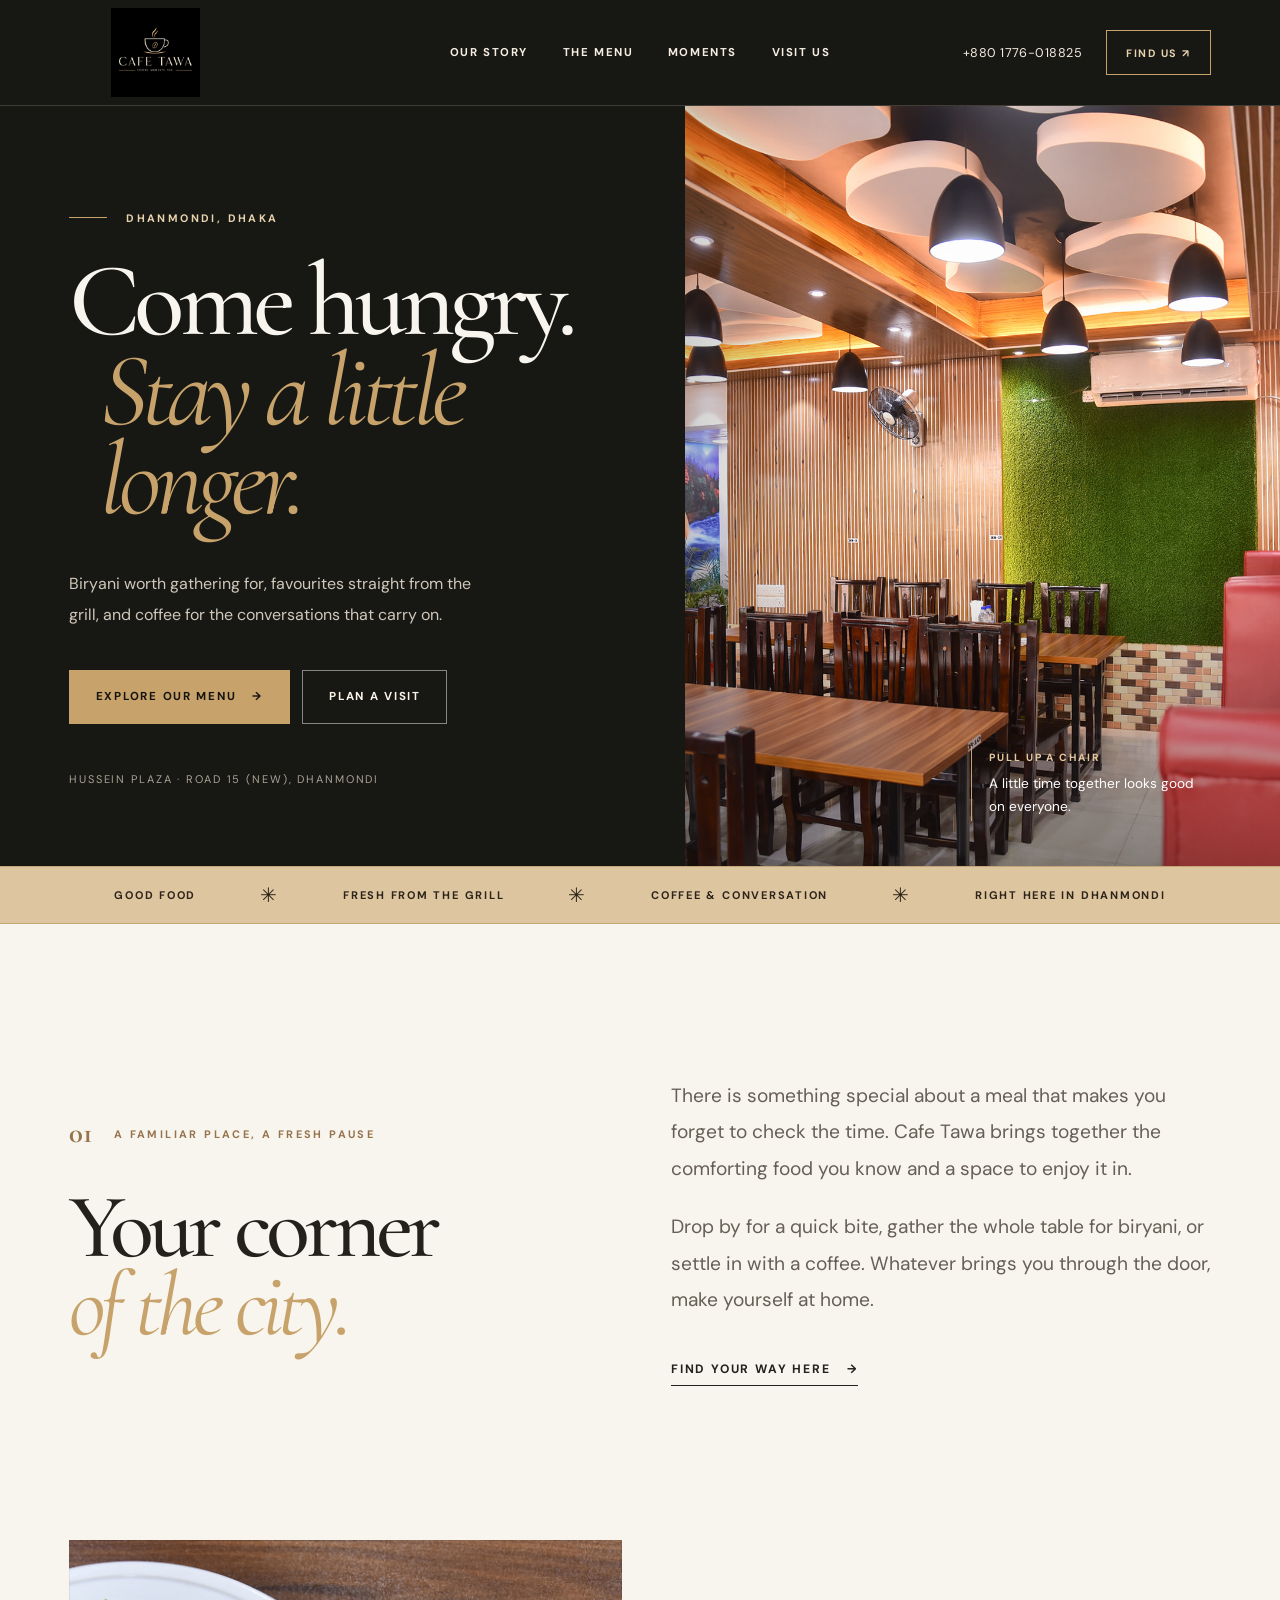
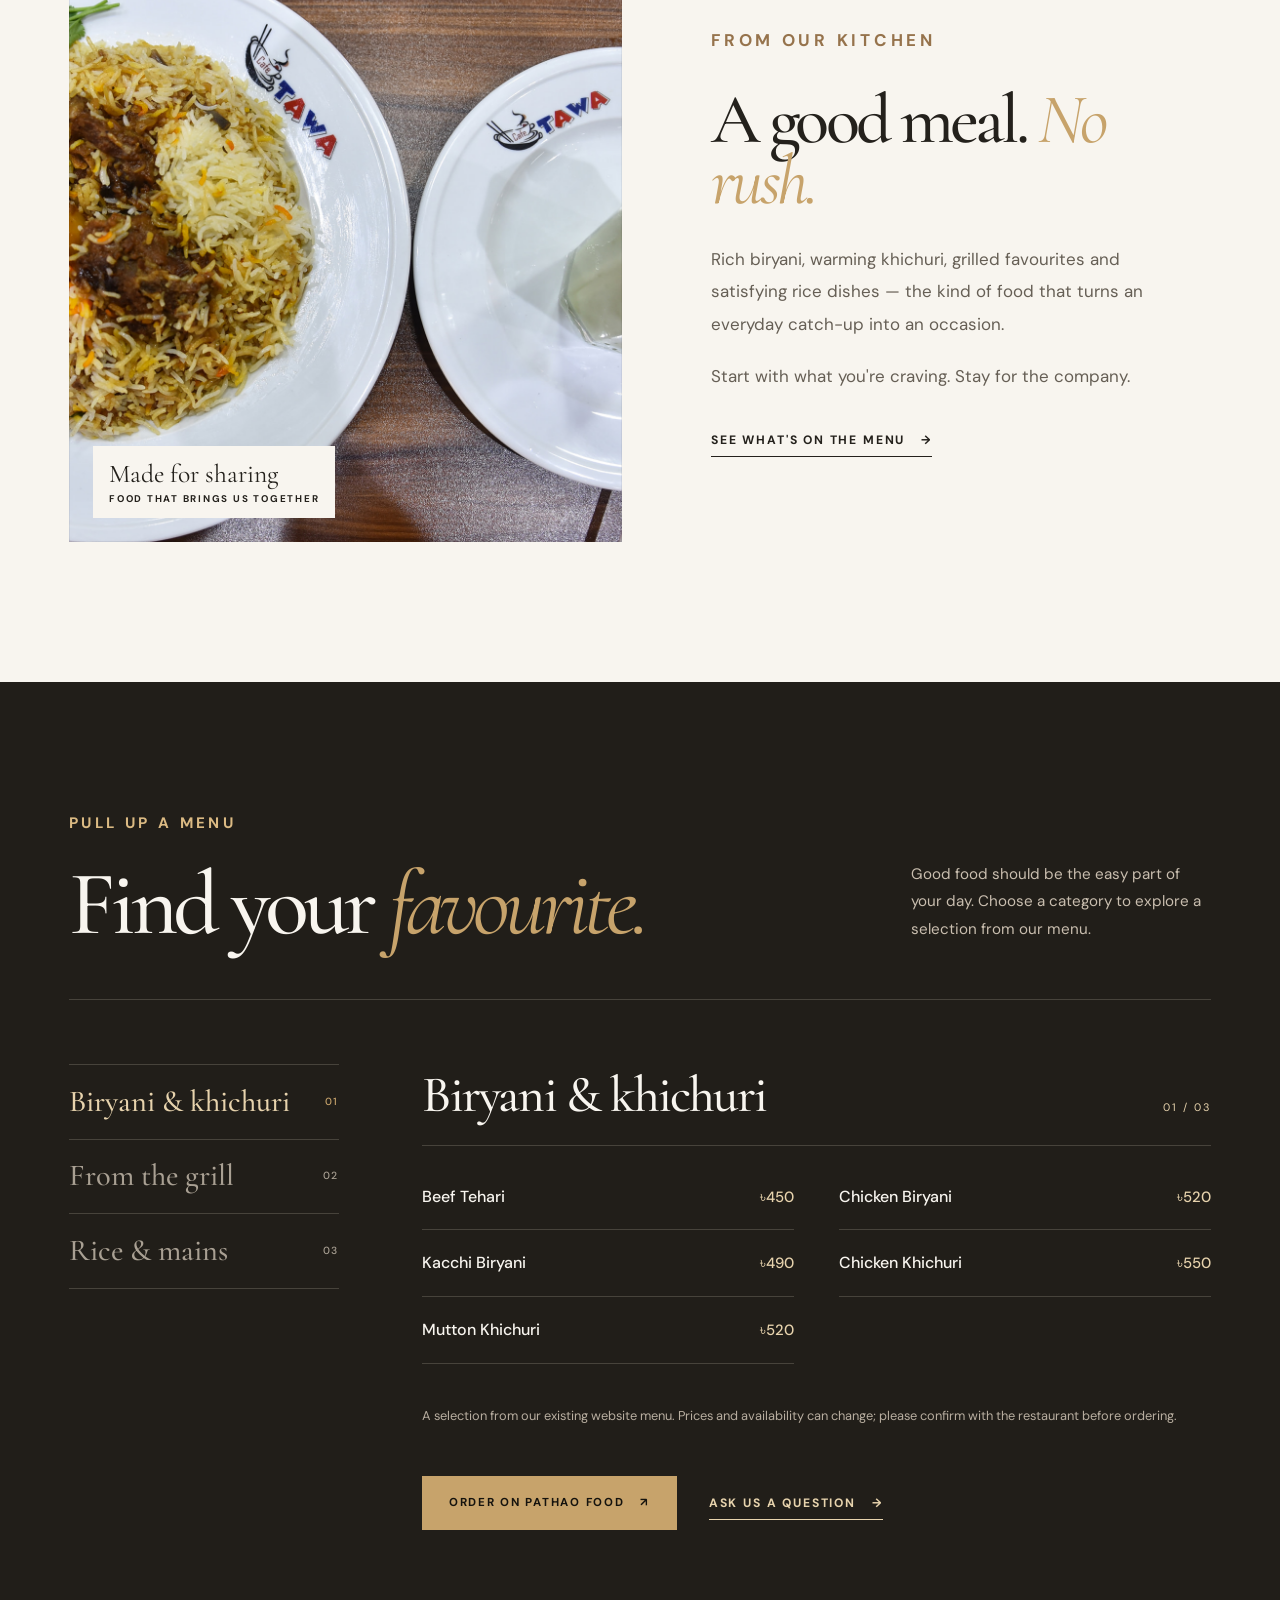
==== index.html @ 7200bcac "feat: add accessible category-based food menu" ====
<!doctype html>
<html lang="en">
<head>
  <meta charset="utf-8">
  <meta name="viewport" content="width=device-width, initial-scale=1">
  <meta name="theme-color" content="#171714">
  <meta name="description" content="Cafe Tawa in Dhanmondi, Dhaka. Biryani, khichuri, grills, coffee and good company. Explore our menu, find us or order delivery.">
  <link rel="canonical" href="https://cafetawa.com/">
  <meta property="og:type" content="restaurant">
  <meta property="og:title" content="Cafe Tawa | Restaurant & Café in Dhanmondi">
  <meta property="og:description" content="Come hungry. Stay a little longer. Find us in Dhanmondi, Dhaka.">
  <meta property="og:url" content="https://cafetawa.com/">
  <meta property="og:image" content="https://cafetawa.com/images/gallery/469578017_1083793163534440_3454982807789287247_n.jpg">
  <meta name="twitter:card" content="summary_large_image">
  <title>Cafe Tawa | Restaurant & Café in Dhanmondi, Dhaka</title>
  <link rel="icon" type="image/jpeg" href="/favicon.jpg">
  <link rel="preconnect" href="https://fonts.googleapis.com">
  <link rel="preconnect" href="https://fonts.gstatic.com" crossorigin>
  <link href="https://fonts.googleapis.com/css2?family=Cormorant+Garamond:ital,wght@0,400;0,500;0,600;1,400;1,500&family=DM+Sans:wght@400;500;600;700&display=swap" rel="stylesheet">
  <link rel="preload" as="image" href="images/gallery/130541223_135856751661424_7557791355764471478_n.jpg">
  <link rel="stylesheet" href="css/cafe-tawa.css">
  <script src="js/cafe-tawa.js" defer></script>
</head>
<body id="top">
  <a class="skip-link" href="#main">Skip to content</a>
  <header class="site-header">
    <div class="container header__inner">
      <a class="brand" href="#top" aria-label="Cafe Tawa — back to top">
        <img src="images/main%20logo.png" width="172" height="89" alt="Cafe Tawa, Coffee. Moments. You.">
      </a>
      <nav class="header__nav" id="primary-navigation" data-navigation aria-label="Primary navigation">
        <ul class="nav-list">
          <li><a href="#about">Our story</a></li>
          <li><a href="#menu">The menu</a></li>
          <li><a href="#gallery">Moments</a></li>
          <li><a href="#visit">Visit us</a></li>
        </ul>
      </nav>
      <div class="header__actions">
        <a class="header__phone" href="tel:+8801776018825">+880 1776-018825</a>
        <a class="header__cta" href="#visit">Find us ↗</a>
        <button type="button" class="menu-toggle" data-menu-toggle aria-controls="primary-navigation" aria-expanded="false" aria-label="Toggle navigation">
          <svg aria-hidden="true" viewBox="0 0 24 24" fill="none" stroke="currentColor" stroke-width="1.5" stroke-linecap="round"><path d="M3 7h18M3 12h18M3 17h18"/></svg>
        </button>
      </div>
    </div>
  </header>
  <main id="main">
    <section class="hero" aria-labelledby="hero-heading">
      <div class="hero__copy">
        <p class="eyebrow hero__eyebrow">Dhanmondi, Dhaka</p>
        <h1 class="hero__title" id="hero-heading">Come hungry.<em>Stay a little longer.</em></h1>
        <p class="hero__lead">Biryani worth gathering for, favourites straight from the grill, and coffee for the conversations that carry on.</p>
        <div class="hero__buttons">
          <a class="button button--gold" href="#menu">Explore our menu <span aria-hidden="true">→</span></a>
          <a class="button button--outline" href="#visit">Plan a visit</a>
        </div>
        <p class="hero__footnote">Hussein Plaza · Road 15 (New), Dhanmondi</p>
      </div>
      <div class="hero__visual">
        <img src="images/gallery/130541223_135856751661424_7557791355764471478_n.jpg" width="1200" height="800" fetchpriority="high" alt="Warmly lit Cafe Tawa dining space with wooden tables and seating">
        <div class="hero__image-tag"><span>Pull up a chair</span>A little time together looks good on everyone.</div>
      </div>
    </section>
    <div class="ticker" aria-label="Menu highlights">
      <div class="ticker__inner">
        <span>Good food</span><b aria-hidden="true">✳</b>
        <span>Fresh from the grill</span><b aria-hidden="true">✳</b>
        <span>Coffee &amp; conversation</span><b aria-hidden="true">✳</b>
        <span>Right here in Dhanmondi</span>
      </div>
    </div>
    <section class="intro" id="about" aria-labelledby="about-heading">
      <div class="container intro__grid">
        <div>
          <div class="intro__meta eyebrow">A familiar place, a fresh pause</div>
          <h2 class="section-heading intro__headline" id="about-heading">Your corner <em>of the city.</em></h2>
        </div>
        <div class="intro__right">
          <p>There is something special about a meal that makes you forget to check the time. Cafe Tawa brings together the comforting food you know and a space to enjoy it in.</p>
          <p>Drop by for a quick bite, gather the whole table for biryani, or settle in with a coffee. Whatever brings you through the door, make yourself at home.</p>
          <a class="text-link" href="#visit">Find your way here <span aria-hidden="true">→</span></a>
        </div>
      </div>
    </section>
    <section class="feature" aria-labelledby="feature-heading">
      <div class="container feature__grid">
        <figure class="feature__photo">
          <img src="images/gallery/469578017_1083793163534440_3454982807789287247_n.jpg" width="1200" height="800" loading="lazy" decoding="async" alt="A plated biryani meal and drink at Cafe Tawa">
          <figcaption class="feature__counter">Made for sharing<span>Food that brings us together</span></figcaption>
        </figure>
        <div class="feature__copy">
          <p class="eyebrow">From our kitchen</p>
          <h2 class="section-heading section-heading--sm" id="feature-heading">A good meal. <em>No rush.</em></h2>
          <p>Rich biryani, warming khichuri, grilled favourites and satisfying rice dishes — the kind of food that turns an everyday catch-up into an occasion.</p>
          <p>Start with what you're craving. Stay for the company.</p>
          <a class="text-link" href="#menu">See what's on the menu <span aria-hidden="true">→</span></a>
        </div>
      </div>
    </section>
    <section class="menu-section" id="menu" aria-labelledby="menu-heading">
      <div class="container">
        <div class="menu-section__top">
          <div><p class="eyebrow">Pull up a menu</p>
          <h2 class="section-heading" id="menu-heading">Find your <em>favourite.</em></h2></div>
          <p>Good food should be the easy part of your day. Choose a category to explore a selection from our menu.</p>
        </div>
        <div class="menu-layout">
          <div class="menu-tabs" role="tablist" aria-label="Menu categories" data-menu-tabs><button class="menu-tab" type="button" id="tab-biryani" role="tab" aria-controls="panel-biryani" aria-selected="true" ><span>Biryani & khichuri</span><small>01</small></button>
<button class="menu-tab" type="button" id="tab-grill" role="tab" aria-controls="panel-grill" aria-selected="false" tabindex="-1"><span>From the grill</span><small>02</small></button>
<button class="menu-tab" type="button" id="tab-rice" role="tab" aria-controls="panel-rice" aria-selected="false" tabindex="-1"><span>Rice & mains</span><small>03</small></button></div>
          <div class="menu-content"><section class="menu-panel" id="panel-biryani" role="tabpanel" aria-labelledby="tab-biryani" tabindex="0">
<div class="menu-panel__header"><h3>Biryani & khichuri</h3><span>01 / 03</span></div>
<ul class="menu-items"><li><span class="menu-items__name">Beef Tehari</span><span class="menu-items__price">৳450</span></li><li><span class="menu-items__name">Chicken Biryani</span><span class="menu-items__price">৳520</span></li><li><span class="menu-items__name">Kacchi Biryani</span><span class="menu-items__price">৳490</span></li><li><span class="menu-items__name">Chicken Khichuri</span><span class="menu-items__price">৳550</span></li><li><span class="menu-items__name">Mutton Khichuri</span><span class="menu-items__price">৳520</span></li></ul>
</section>
<section class="menu-panel" id="panel-grill" role="tabpanel" aria-labelledby="tab-grill" tabindex="0">
<div class="menu-panel__header"><h3>From the grill</h3><span>02 / 03</span></div>
<ul class="menu-items"><li><span class="menu-items__name">Grill Chicken</span><span class="menu-items__price">৳300</span></li><li><span class="menu-items__name">Tandoori Chicken</span><span class="menu-items__price">৳370</span></li><li><span class="menu-items__name">Arabian Kabab</span><span class="menu-items__price">৳340</span></li><li><span class="menu-items__name">Chicken Tikka</span><span class="menu-items__price">৳390</span></li><li><span class="menu-items__name">Beef Chap</span><span class="menu-items__price">৳390</span></li></ul>
</section>
<section class="menu-panel" id="panel-rice" role="tabpanel" aria-labelledby="tab-rice" tabindex="0">
<div class="menu-panel__header"><h3>Rice & mains</h3><span>03 / 03</span></div>
<ul class="menu-items"><li><span class="menu-items__name">White Rice</span><span class="menu-items__price">৳340</span></li><li><span class="menu-items__name">Chicken Jhal Fry with Rice</span><span class="menu-items__price">৳370</span></li><li><span class="menu-items__name">Beef Bhuna</span><span class="menu-items__price">৳490</span></li><li><span class="menu-items__name">Fish</span><span class="menu-items__price">৳450</span></li></ul>
</section>
            <p class="menu-note">A selection from our existing website menu. Prices and availability can change; please confirm with the restaurant before ordering.</p>
            <div class="menu-foot">
              <a class="button button--gold" href="https://food.pathao.com/restaurants/gq2tgoi/cafe-tawa" target="_blank" rel="noopener noreferrer">Order on Pathao Food <span aria-hidden="true">↗</span></a>
              <a class="text-link" href="tel:+8801776018825">Ask us a question <span aria-hidden="true">→</span></a>
            </div>
          </div>
        </div>
      </div>
    </section>
<!-- CONTENT-INSERT -->
  </main>
<!-- FOOTER-INSERT -->
</body>
</html>
---- css/cafe-tawa.css ----
/* Cafe Tawa — independent editorial restaurant design, 2026 */
:root {
  color-scheme: light;
  --ink:#24211c;
  --muted:#665f55;
  --paper:#f8f5ef;
  --surface:#f0ebe1;
  --night:#171714;
  --night-soft:#211f1a;
  --gold:#c7a36b;
  --gold-light:#e7d3ad;
  --rule:rgba(36,33,28,.18);
  --rule-inverse:rgba(242,230,209,.18);
  --serif:"Cormorant Garamond",Georgia,"Times New Roman",serif;
  --sans:"DM Sans",Arial,Helvetica,sans-serif;
  --gutter:clamp(1.3rem,5.4vw,6rem);
  --max:1480px;
}
*,*::before,*::after{box-sizing:border-box}
html{scroll-behavior:smooth;scroll-padding-top:100px}
body{margin:0;background:var(--paper);color:var(--ink);font-family:var(--sans);-webkit-font-smoothing:antialiased}
body.menu-open{overflow:hidden}
::selection{background:#d9bb87;color:#171714}
img{max-width:100%;display:block}
a{color:inherit;text-decoration:none}
button{font:inherit}
button,a{-webkit-tap-highlight-color:transparent}
button:focus-visible,a:focus-visible{outline:2px solid var(--gold);outline-offset:5px}
svg{display:block}
h1,h2,h3,p,figure{margin:0}
ul{margin:0;padding:0;list-style:none}
.container{width:min(calc(100% - var(--gutter)*2),var(--max));margin-inline:auto}
.eyebrow{font-size:.68rem;font-weight:700;letter-spacing:.22em;text-transform:uppercase}
.section-heading{font-family:var(--serif);font-size:clamp(3.7rem,7.1vw,7.65rem);font-weight:500;letter-spacing:-.055em;line-height:.86}
.section-heading em,.hero__title em{font-weight:400;color:var(--gold);font-style:italic}
.section-heading--sm{font-size:clamp(3.2rem,5.5vw,6.2rem)}
.text-link{display:inline-flex;align-items:center;gap:1rem;border-bottom:1px solid currentColor;padding:.5rem 0;font-size:.76rem;text-transform:uppercase;letter-spacing:.15em;font-weight:700;transition:gap .25s ease,color .25s ease}
.text-link:hover{gap:1.5rem;color:#986e39}
.text-link svg{width:17px;height:17px}
.button{min-height:54px;display:inline-flex;align-items:center;justify-content:center;gap:1rem;padding:1rem 1.6rem;border:1px solid transparent;font-size:.72rem;text-transform:uppercase;letter-spacing:.15em;font-weight:700;line-height:1.3;transition:background .22s ease,color .22s ease,border-color .22s ease,transform .22s ease;cursor:pointer}
.button:hover{transform:translateY(-2px)}
.button svg{width:17px;height:17px;flex:none}
.button--gold{background:var(--gold);color:#15130e}
.button--gold:hover{background:#e0bf89}
.button--outline{color:#fbf5e9;border-color:rgba(255,255,255,.48);background:transparent}
.button--outline:hover{background:rgba(255,255,255,.09);border-color:white}
.button--dark{background:var(--night);color:#fff}
.button--dark:hover{background:#393024}
.skip-link{position:fixed;z-index:1000;top:-6rem;left:1rem;padding:.9rem 1.2rem;background:#fff;color:#000}
.skip-link:focus{top:1rem}
.site-header{position:relative;z-index:90;background:var(--night);color:#f6eee0;border-bottom:1px solid var(--rule-inverse)}
.header__inner{height:105px;display:grid;grid-template-columns:1fr auto 1fr;align-items:center;gap:2rem}
.brand{width:176px;display:flex;align-items:center;justify-content:flex-start}
.brand img{width:172px;height:89px;object-fit:contain;object-position:center}
.nav-list{display:flex;align-items:center;gap:clamp(1.35rem,2.7vw,3.15rem)}
.nav-list a{display:block;padding:.7rem 0;font-size:.71rem;font-weight:700;letter-spacing:.14em;text-transform:uppercase;transition:color .2s ease}
.nav-list a:hover,.nav-list a[aria-current="page"]{color:var(--gold-light)}
.header__actions{justify-self:end;display:flex;align-items:center;gap:1.5rem}
.header__phone{font-size:.79rem;letter-spacing:.035em;white-space:nowrap}
.header__phone:hover{color:var(--gold-light)}
.header__cta{border:1px solid var(--gold);padding:.9rem 1.2rem;color:var(--gold-light);font-size:.67rem;letter-spacing:.14em;text-transform:uppercase;font-weight:700;white-space:nowrap;transition:background .25s,color .25s}
.header__cta:hover{background:var(--gold);color:var(--night)}
.menu-toggle{display:none;background:none;border:1px solid var(--rule-inverse);color:inherit;width:46px;height:46px;align-items:center;justify-content:center;cursor:pointer}
.menu-toggle svg{width:22px;height:22px}
.hero{min-height:min(760px,calc(100svh - 105px));background:var(--night);color:var(--paper);display:grid;grid-template-columns:53.5% 46.5%;overflow:hidden}
.hero__copy{position:relative;padding:clamp(4rem,8.2vw,8.2rem) clamp(2.3rem,6.8vw,8rem) 5rem max(var(--gutter),calc((100vw - var(--max))/2));display:flex;flex-direction:column;justify-content:center;align-items:flex-start}
.hero__eyebrow{display:flex;align-items:center;gap:1.2rem;color:var(--gold-light);margin-bottom:2rem}
.hero__eyebrow::before{content:"";height:1px;width:38px;background:var(--gold)}
.hero__title{font-family:var(--serif);font-weight:500;letter-spacing:-.055em;line-height:.86;font-size:clamp(4.6rem,8.15vw,10rem);max-width:880px}
.hero__title em{display:block;margin-left:clamp(.5rem,2.4vw,2rem)}
.hero__lead{margin-top:2.7rem;font-size:clamp(.96rem,1.25vw,1.08rem);line-height:1.9;max-width:425px;color:#d0c8ba;font-weight:400}
.hero__buttons{display:flex;flex-wrap:wrap;gap:.8rem;margin-top:2.5rem}
.hero__footnote{margin-top:auto;padding-top:3rem;color:#aba293;font-size:.69rem;letter-spacing:.17em;text-transform:uppercase}
.hero__visual{position:relative;min-height:610px;overflow:hidden}
.hero__visual::after{content:"";position:absolute;inset:0;background:linear-gradient(90deg,rgba(23,23,20,.2),transparent 24%),linear-gradient(0deg,rgba(0,0,0,.4),transparent 42%)}
.hero__visual img{width:100%;height:100%;position:absolute;inset:0;object-fit:cover;object-position:center}
.hero__image-tag{position:absolute;z-index:2;right:var(--gutter);bottom:2.8rem;max-width:240px;border-left:1px solid var(--gold);padding:.2rem 0 .2rem 1.1rem;line-height:1.65;color:white;font-size:.85rem}
.hero__image-tag span{display:block;color:#e5c99e;text-transform:uppercase;letter-spacing:.18em;font-weight:700;font-size:.65rem;margin-bottom:.45rem}
.ticker{background:#ddc69f;overflow:hidden;color:#2e241b;border-block:1px solid #c2a676}
.ticker__inner{min-height:56px;display:flex;align-items:center;justify-content:center;gap:clamp(1.4rem,5vw,6rem);font-size:.69rem;letter-spacing:.16em;text-transform:uppercase;font-weight:700}
.ticker__inner span{white-space:nowrap}
.ticker__inner b{font-size:1.25rem;line-height:1;font-weight:400}
.intro{padding:clamp(6.5rem,12vw,12rem) 0}
.intro__grid{display:grid;grid-template-columns:.82fr 1.18fr;column-gap:clamp(3rem,9vw,11rem);align-items:center}
.intro__meta{align-self:start;display:flex;align-items:center;gap:1.3rem;margin-bottom:2.5rem;color:#96734c}
.intro__meta::before{content:"01";font-family:var(--serif);font-size:1.8rem;letter-spacing:0;line-height:1}
.intro__headline{max-width:660px}
.intro__right{max-width:540px;justify-self:end}
.intro__right p{font-size:clamp(1.02rem,1.5vw,1.25rem);line-height:1.9;color:var(--muted)}
.intro__right p+p{margin-top:1.4rem}
.intro__right .text-link{margin-top:2.15rem;color:var(--ink)}
.feature{padding-bottom:clamp(7rem,11vw,12rem)}
.feature__grid{display:grid;grid-template-columns:1.05fr .95fr;gap:clamp(2rem,7vw,9rem);align-items:center}
.feature__photo{height:clamp(430px,47vw,670px);position:relative;overflow:hidden;background:#e7e0d4}
.feature__photo img{width:100%;height:100%;object-fit:cover}
.feature__photo::after{content:"";position:absolute;inset:0;border:1px solid rgba(0,0,0,.06);pointer-events:none}
.feature__counter{position:absolute;bottom:1.5rem;left:1.5rem;background:var(--paper);padding:.8rem 1rem;min-width:178px;font-family:var(--serif);font-size:1.6rem}
.feature__counter span{display:block;font-family:var(--sans);font-size:.61rem;letter-spacing:.18em;font-weight:700;text-transform:uppercase;margin-top:.15rem}
.feature__copy{padding:1rem 0}
.feature__copy .eyebrow{color:#96734c;margin-bottom:2.1rem}
.feature__copy .section-heading{margin-bottom:2rem}
.feature__copy p{font-size:1.06rem;color:var(--muted);line-height:1.9;max-width:455px}
.feature__copy p+p{margin-top:1.25rem}
.feature__copy .text-link{margin-top:2rem}
.menu-section{background:#211e19;color:var(--paper);padding:clamp(6.5rem,10vw,11rem) 0}
.menu-section__top{display:flex;justify-content:space-between;align-items:end;gap:2rem;padding-bottom:3.5rem;border-bottom:1px solid var(--rule-inverse)}
.menu-section__top .eyebrow{color:#dbba83;margin-bottom:1.7rem}
.menu-section__top .section-heading{max-width:750px}
.menu-section__top p{color:#c9beaf;max-width:300px;font-size:.95rem;line-height:1.8}
.menu-layout{display:grid;grid-template-columns:270px minmax(0,1fr);gap:clamp(2rem,6.5vw,7rem);padding-top:4rem}
.menu-tabs{display:flex;flex-direction:column;align-items:stretch}
.menu-tab{background:none;border:0;border-bottom:1px solid var(--rule-inverse);color:#a9a093;cursor:pointer;text-align:left;display:flex;justify-content:space-between;gap:1rem;padding:1.35rem 0;font-family:var(--serif);font-size:1.9rem;line-height:1;font-weight:500;transition:color .2s}
.menu-tab:first-child{border-top:1px solid var(--rule-inverse)}
.menu-tab small{align-self:center;font-family:var(--sans);font-size:.65rem;letter-spacing:.16em}
.menu-tab:hover,.menu-tab[aria-selected="true"]{color:var(--gold-light)}
.menu-tab[aria-selected="true"] small{color:var(--gold)}
.menu-panel[hidden]{display:none}
.menu-panel__header{display:flex;justify-content:space-between;align-items:baseline;gap:1rem;border-bottom:1px solid var(--rule-inverse);padding-bottom:1.2rem;margin-bottom:1.1rem}
.menu-panel__header h3{font-family:var(--serif);font-size:clamp(2.5rem,4vw,4rem);font-weight:500;letter-spacing:-.035em}
.menu-panel__header span{font-size:.68rem;color:var(--gold-light);letter-spacing:.18em;text-transform:uppercase}
.menu-items{display:grid;grid-template-columns:1fr 1fr;column-gap:clamp(1.5rem,3.5vw,3.7rem)}
.menu-items li{padding:1.3rem 0;border-bottom:1px solid var(--rule-inverse);display:flex;align-items:baseline;justify-content:space-between;gap:1.25rem}
.menu-items__name{font-size:clamp(.9rem,1.25vw,1.03rem);font-weight:500;line-height:1.5}
.menu-items__price{white-space:nowrap;font-size:.93rem;color:var(--gold-light);font-weight:500}
.menu-note{color:#b8aea0;font-size:.8rem;line-height:1.8;margin-top:2.5rem}
.menu-foot{margin-top:3.1rem;display:flex;flex-wrap:wrap;align-items:center;gap:2rem}
.menu-foot .text-link{color:var(--gold-light)}
.spotlight{background:var(--paper);padding:clamp(7rem,10vw,11rem) 0}
.spotlight__header{display:flex;justify-content:space-between;align-items:end;gap:2rem;margin-bottom:3.5rem}
.spotlight__header .eyebrow{color:#926d40;margin-bottom:1.5rem}
.spotlight__header .section-heading{max-width:660px}
.spotlight__header p{font-size:1rem;color:var(--muted);line-height:1.7;max-width:260px}
.spotlight__photos{display:grid;grid-template-columns:1.14fr .86fr;gap:1.2rem;align-items:stretch}
.spotlight__photo{position:relative;overflow:hidden;background:#e5dfd4}
.spotlight__photo--food{height:clamp(340px,40vw,595px)}
.spotlight__photo--coffee{height:clamp(340px,40vw,595px)}
.spotlight__photo img{height:100%;width:100%;object-fit:cover;transition:transform .7s cubic-bezier(.2,.65,.3,1)}
.spotlight__photo:hover img{transform:scale(1.045)}
.spotlight__photo figcaption{position:absolute;bottom:0;left:0;right:0;padding:3.5rem 2rem 1.7rem;background:linear-gradient(transparent,rgba(0,0,0,.73));font-family:var(--serif);font-size:clamp(1.7rem,2.9vw,3rem);color:#fff}
.spotlight__photo figcaption span{display:block;font-family:var(--sans);font-size:.65rem;letter-spacing:.17em;text-transform:uppercase;color:#e1c69c;font-weight:700;margin-bottom:.35rem}
.visit{background:#eae2d4;padding:clamp(6rem,9vw,10rem) 0}
.visit__grid{display:grid;grid-template-columns:1fr 1fr;gap:clamp(2rem,9vw,9rem)}
.visit__intro .eyebrow{color:#8c673b;margin-bottom:1.9rem}
.visit__intro .section-heading{margin-bottom:2rem}
.visit__intro p{font-size:1.04rem;color:#665b4c;line-height:1.85;max-width:445px}
.visit__actions{display:flex;flex-wrap:wrap;gap:.8rem;margin-top:2.6rem}
.visit__details{padding-top:.5rem}
.visit__detail{padding:1.8rem 0;border-bottom:1px solid rgba(56,47,35,.19);display:grid;grid-template-columns:130px 1fr;gap:1.6rem;align-items:start}
.visit__detail:first-child{border-top:1px solid rgba(56,47,35,.19)}
.visit__detail dt{font-size:.66rem;letter-spacing:.17em;text-transform:uppercase;font-weight:700;color:#816d54;padding-top:.35rem}
.visit__detail dd{margin:0;font-size:1rem;line-height:1.85}
.visit__detail a{text-decoration:underline;text-decoration-color:rgba(0,0,0,.3);text-underline-offset:5px}
.visit__detail a:hover{color:#91663c}
.site-footer{background:#171714;color:#efe9dc;padding:5.5rem 0 2rem}
.footer__top{display:flex;justify-content:space-between;align-items:start;gap:3rem;padding-bottom:4rem}
.footer__brand{max-width:380px}
.footer__brand img{width:230px;height:auto;margin-left:-16px}
.footer__brand p{margin-top:1.3rem;color:#b5ad9e;font-size:.9rem;line-height:1.8}
.footer__links{display:flex;gap:clamp(2rem,5vw,6rem)}
.footer__links h3{font-size:.67rem;letter-spacing:.18em;text-transform:uppercase;color:var(--gold);margin-bottom:1.4rem}
.footer__links a{display:block;margin-bottom:1rem;font-size:.92rem}
.footer__links a:hover{color:var(--gold-light)}
.footer__bottom{border-top:1px solid var(--rule-inverse);padding-top:1.8rem;display:flex;align-items:center;justify-content:space-between;gap:1rem;color:#a69f92;font-size:.7rem;letter-spacing:.08em}
.footer__bottom a:hover{color:var(--gold-light)}
@media (min-width:1500px){.hero__copy{padding-left:max(var(--gutter),calc((100vw - 1480px)/2))}}
@media (max-width:1150px){
 .header__inner{grid-template-columns:1fr auto}
 .header__nav{position:absolute;top:100%;left:0;right:0;background:#1c1b18;padding:1.5rem var(--gutter) 2rem;border-top:1px solid var(--rule-inverse);box-shadow:0 16px 24px rgba(0,0,0,.15);display:none}
 .header__nav.is-open{display:block}
 .nav-list{flex-direction:column;align-items:flex-start;gap:.5rem}
 .nav-list a{font-size:.88rem;padding:.7rem 0}
 .header__actions{grid-column:2;grid-row:1}
 .menu-toggle{display:flex}
 .header__phone{display:none}
 .hero{grid-template-columns:55% 45%}
 .hero__copy{padding-right:3rem}
 .hero__title{font-size:clamp(4.5rem,8.6vw,7.8rem)}
 .menu-layout{grid-template-columns:210px minmax(0,1fr)}
}
@media (max-width:820px){
 .site-header .header__inner{height:85px}
 .brand{width:142px}
 .brand img{width:142px;height:76px}
 .hero{display:flex;flex-direction:column;min-height:auto}
 .hero__copy{padding:5rem var(--gutter) 4rem;min-height:620px}
 .hero__title{font-size:clamp(5rem,13vw,8.5rem)}
 .hero__visual{min-height:430px}
 .hero__footnote{margin-top:3rem;padding-top:0}
 .hero__image-tag{bottom:1.8rem}
 .intro__grid{grid-template-columns:1fr;gap:2.5rem}
 .intro__right{justify-self:start}
 .feature__grid{grid-template-columns:1fr;gap:3rem}
 .feature__photo{height:min(75vw,600px)}
 .feature__copy{padding:0}
 .menu-section__top{display:block}
 .menu-section__top p{margin-top:2rem}
 .menu-layout{grid-template-columns:1fr;gap:2.5rem;padding-top:2.4rem}
 .menu-tabs{flex-direction:row;overflow-x:auto;gap:1.8rem;scrollbar-width:thin}
 .menu-tab{flex:none;white-space:nowrap;font-size:1.65rem;border-top:0!important}
 .spotlight__header{display:block}
 .spotlight__header p{margin-top:2rem}
 .visit__grid{grid-template-columns:1fr;gap:3rem}
 .footer__top{flex-direction:column}
}
@media (max-width:560px){
 :root{--gutter:1.35rem}
 .header__inner{gap:.8rem}
 .header__cta{display:none}
 .hero__copy{min-height:560px;padding-top:4rem}
 .hero__title{font-size:clamp(4.8rem,17vw,7rem)}
 .hero__lead{margin-top:2.1rem;font-size:.98rem}
 .hero__buttons{width:100%;flex-direction:column;align-items:stretch}
 .hero__buttons .button{width:100%}
 .hero__visual{min-height:345px}
 .ticker__inner{justify-content:flex-start;width:max-content;gap:1.2rem;padding-inline:1.35rem}
 .ticker__inner span{font-size:.64rem}
 .intro{padding:5.5rem 0}
 .section-heading{font-size:clamp(3.7rem,15vw,5.6rem)}
 .feature{padding-bottom:6rem}
 .feature__photo{height:375px}
 .menu-section{padding:5.5rem 0}
 .menu-section__top{padding-bottom:2rem}
 .menu-items{grid-template-columns:1fr}
 .menu-items li{padding:1.12rem 0}
 .menu-foot{align-items:flex-start;flex-direction:column;gap:1.2rem}
 .spotlight{padding:5.5rem 0}
 .spotlight__photos{grid-template-columns:1fr;gap:.85rem}
 .spotlight__photo--food{height:360px}
 .spotlight__photo--coffee{height:290px}
 .spotlight__photo figcaption{padding:2.7rem 1.3rem 1.3rem}
 .visit{padding:5rem 0}
 .visit__detail{grid-template-columns:1fr;gap:.45rem;padding:1.3rem 0}
 .visit__actions{flex-direction:column;align-items:stretch}
 .footer__links{flex-wrap:wrap;gap:2.5rem}
 .footer__bottom{align-items:flex-start;flex-direction:column}
}
@media (prefers-reduced-motion:reduce){
 *,*::before,*::after{scroll-behavior:auto!important;animation-duration:.01ms!important;transition-duration:.01ms!important}
}
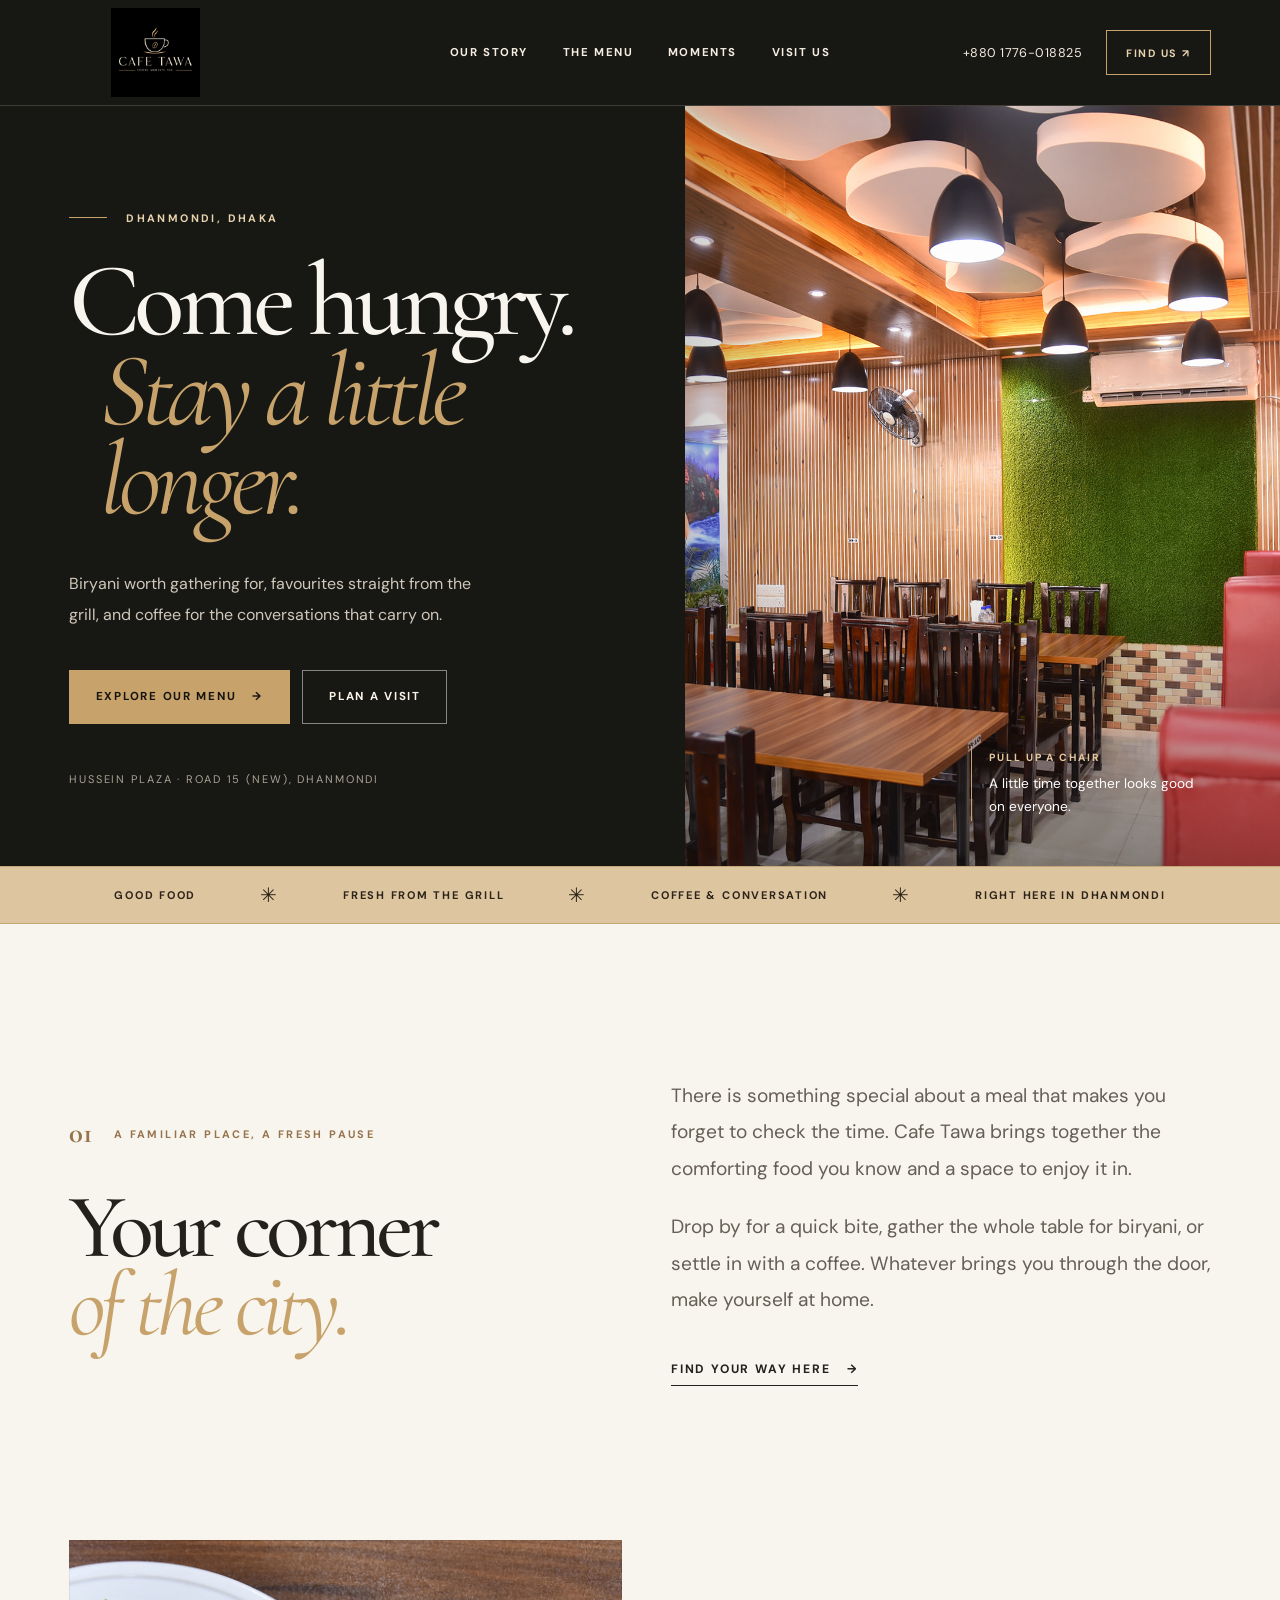
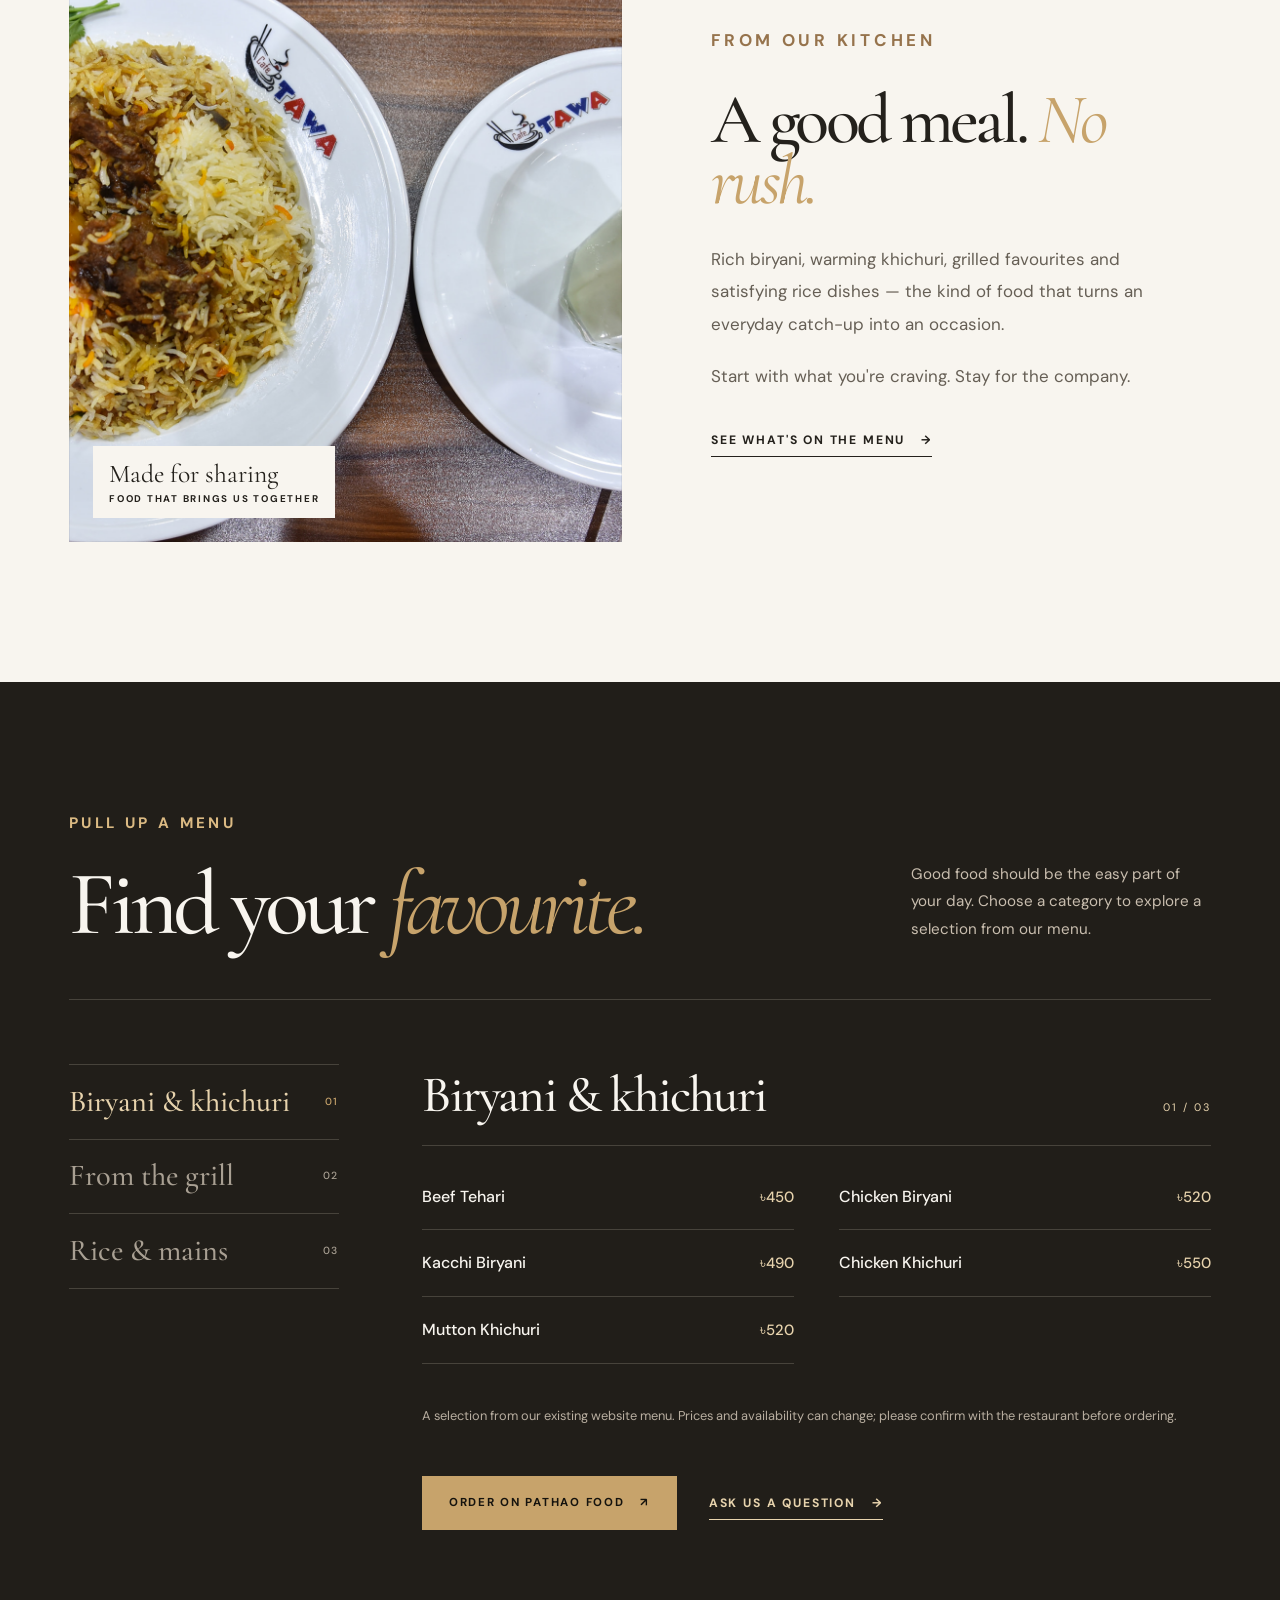
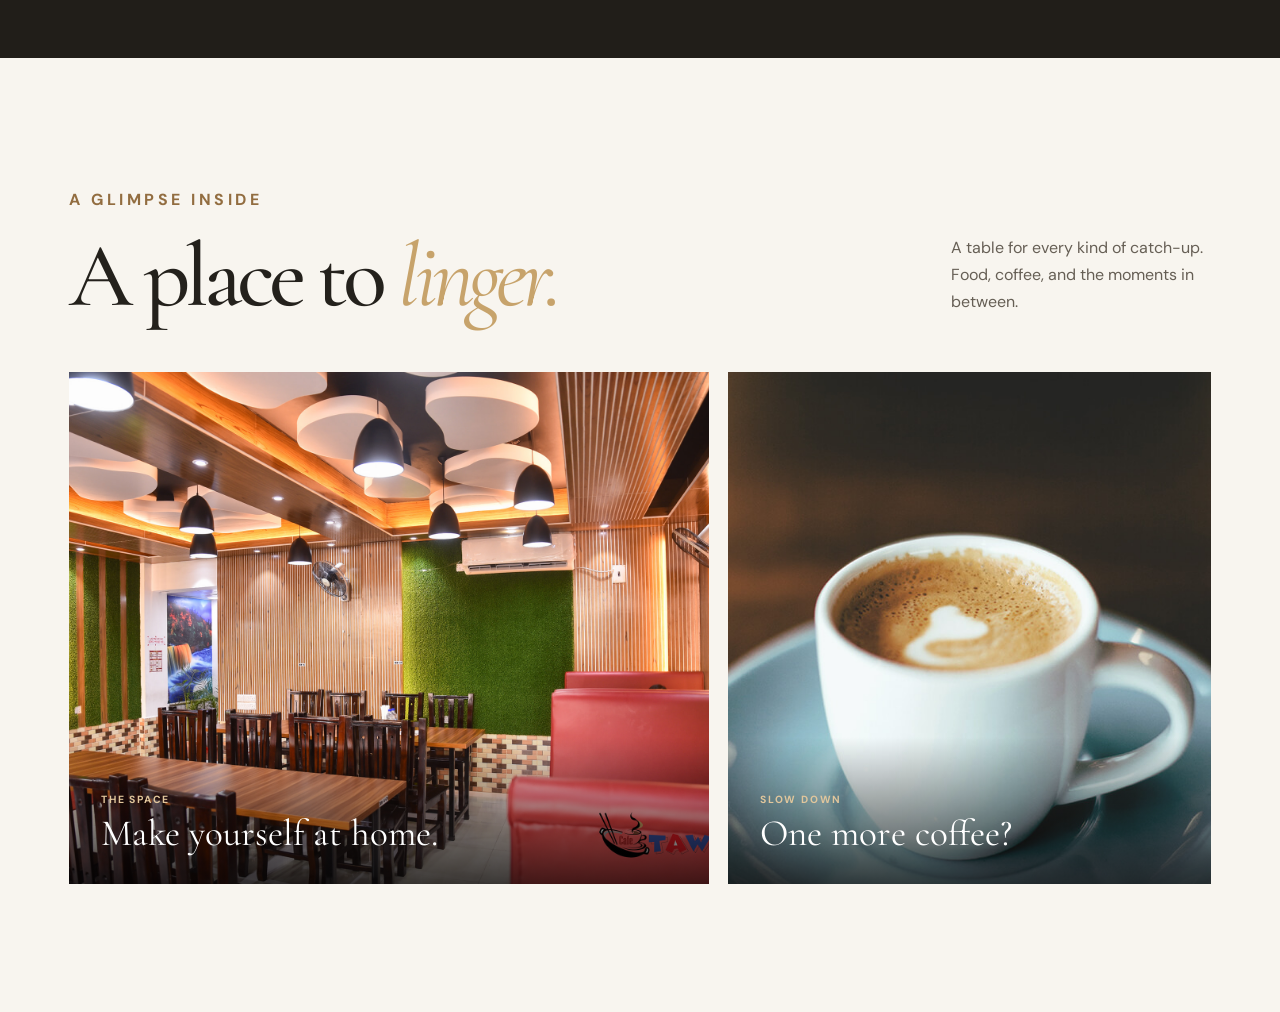
==== commit 98adbbbc: "feat: add gallery feature" ====
--- a/index.html
+++ b/index.html
@@ -130,6 +130,24 @@
         </div>
       </div>
     </section>
+    <section class="spotlight" id="gallery" aria-labelledby="gallery-heading">
+      <div class="container">
+        <div class="spotlight__header">
+          <div><p class="eyebrow">A glimpse inside</p><h2 class="section-heading" id="gallery-heading">A place to <em>linger.</em></h2></div>
+          <p>A table for every kind of catch-up. Food, coffee, and the moments in between.</p>
+        </div>
+        <div class="spotlight__photos">
+          <figure class="spotlight__photo spotlight__photo--food">
+            <img src="images/gallery/130541223_135856751661424_7557791355764471478_n.jpg" loading="lazy" decoding="async" alt="Inside the Cafe Tawa dining room">
+            <figcaption><span>The space</span>Make yourself at home.</figcaption>
+          </figure>
+          <figure class="spotlight__photo spotlight__photo--coffee">
+            <img src="images/gallery/gallery-01.jpg" loading="lazy" decoding="async" alt="A cappuccino with delicate latte art">
+            <figcaption><span>Slow down</span>One more coffee?</figcaption>
+          </figure>
+        </div>
+      </div>
+    </section>
 <!-- CONTENT-INSERT -->
   </main>
 <!-- FOOTER-INSERT -->
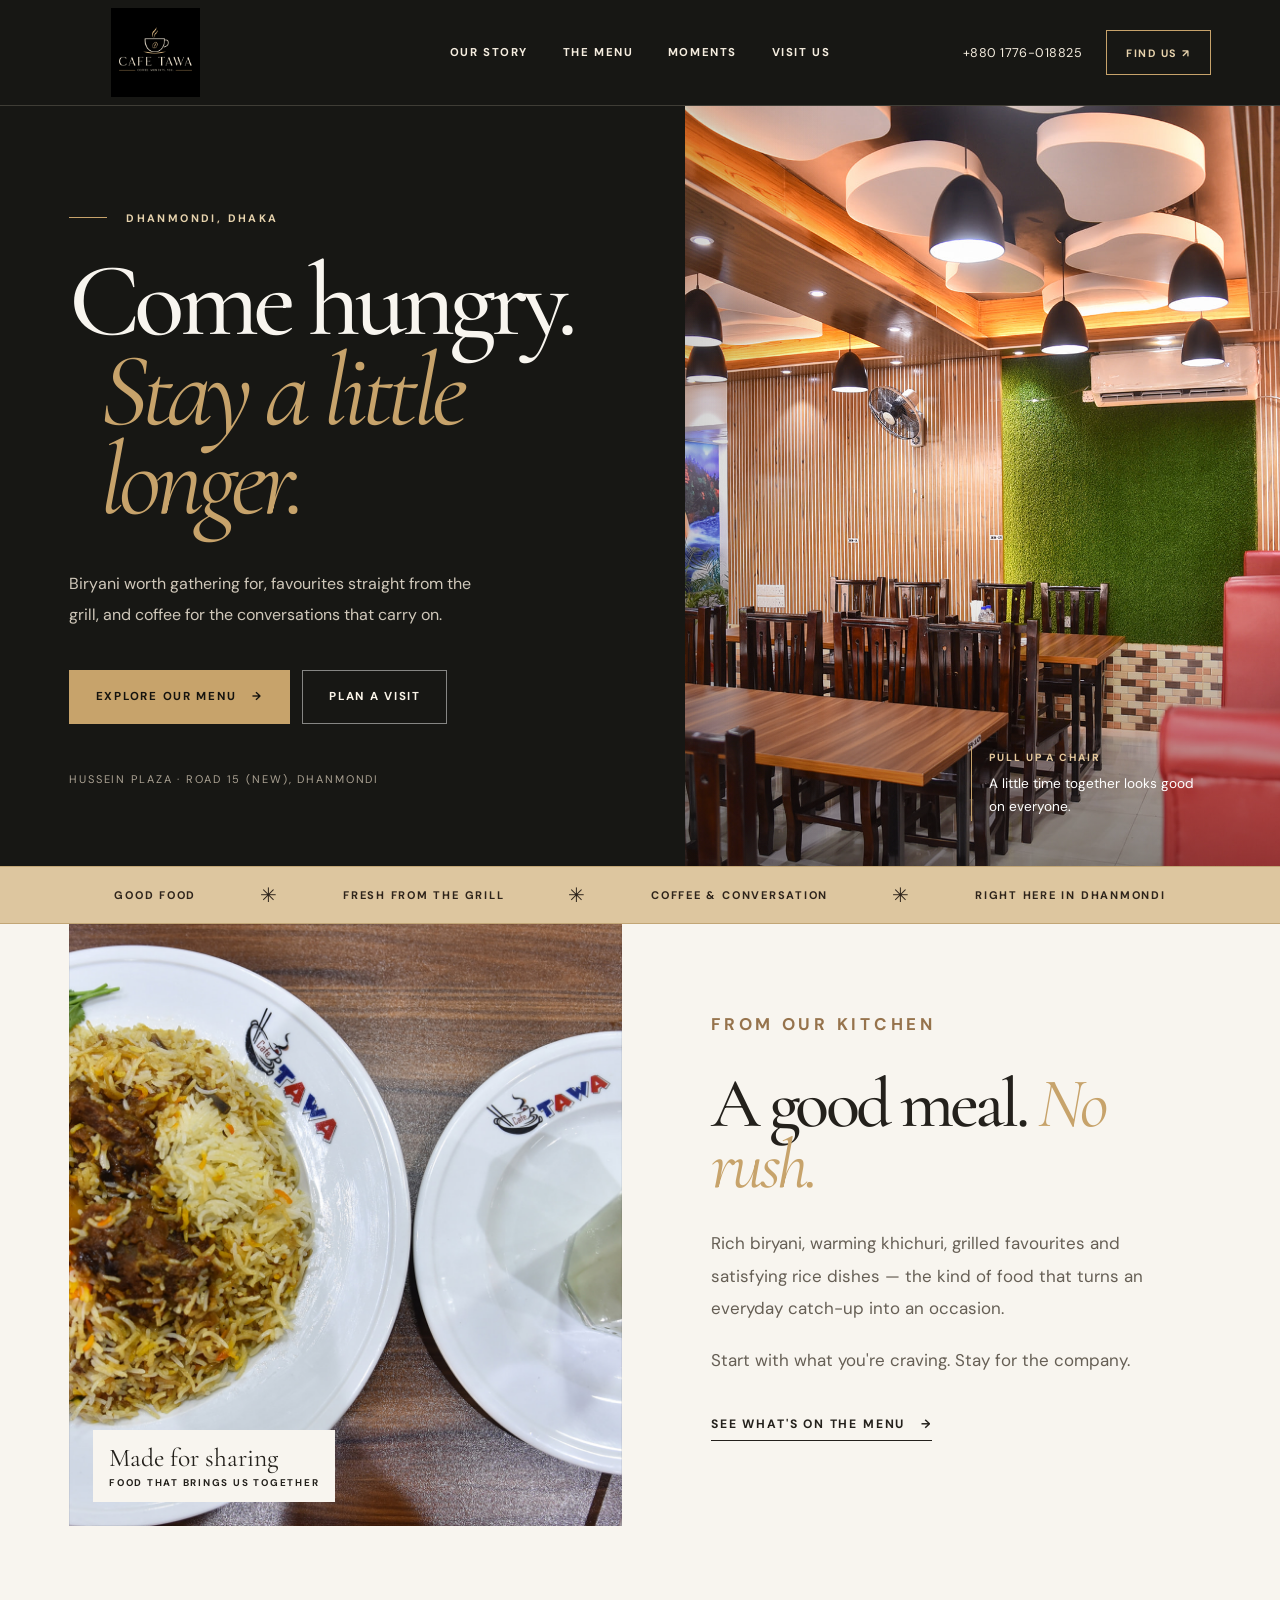
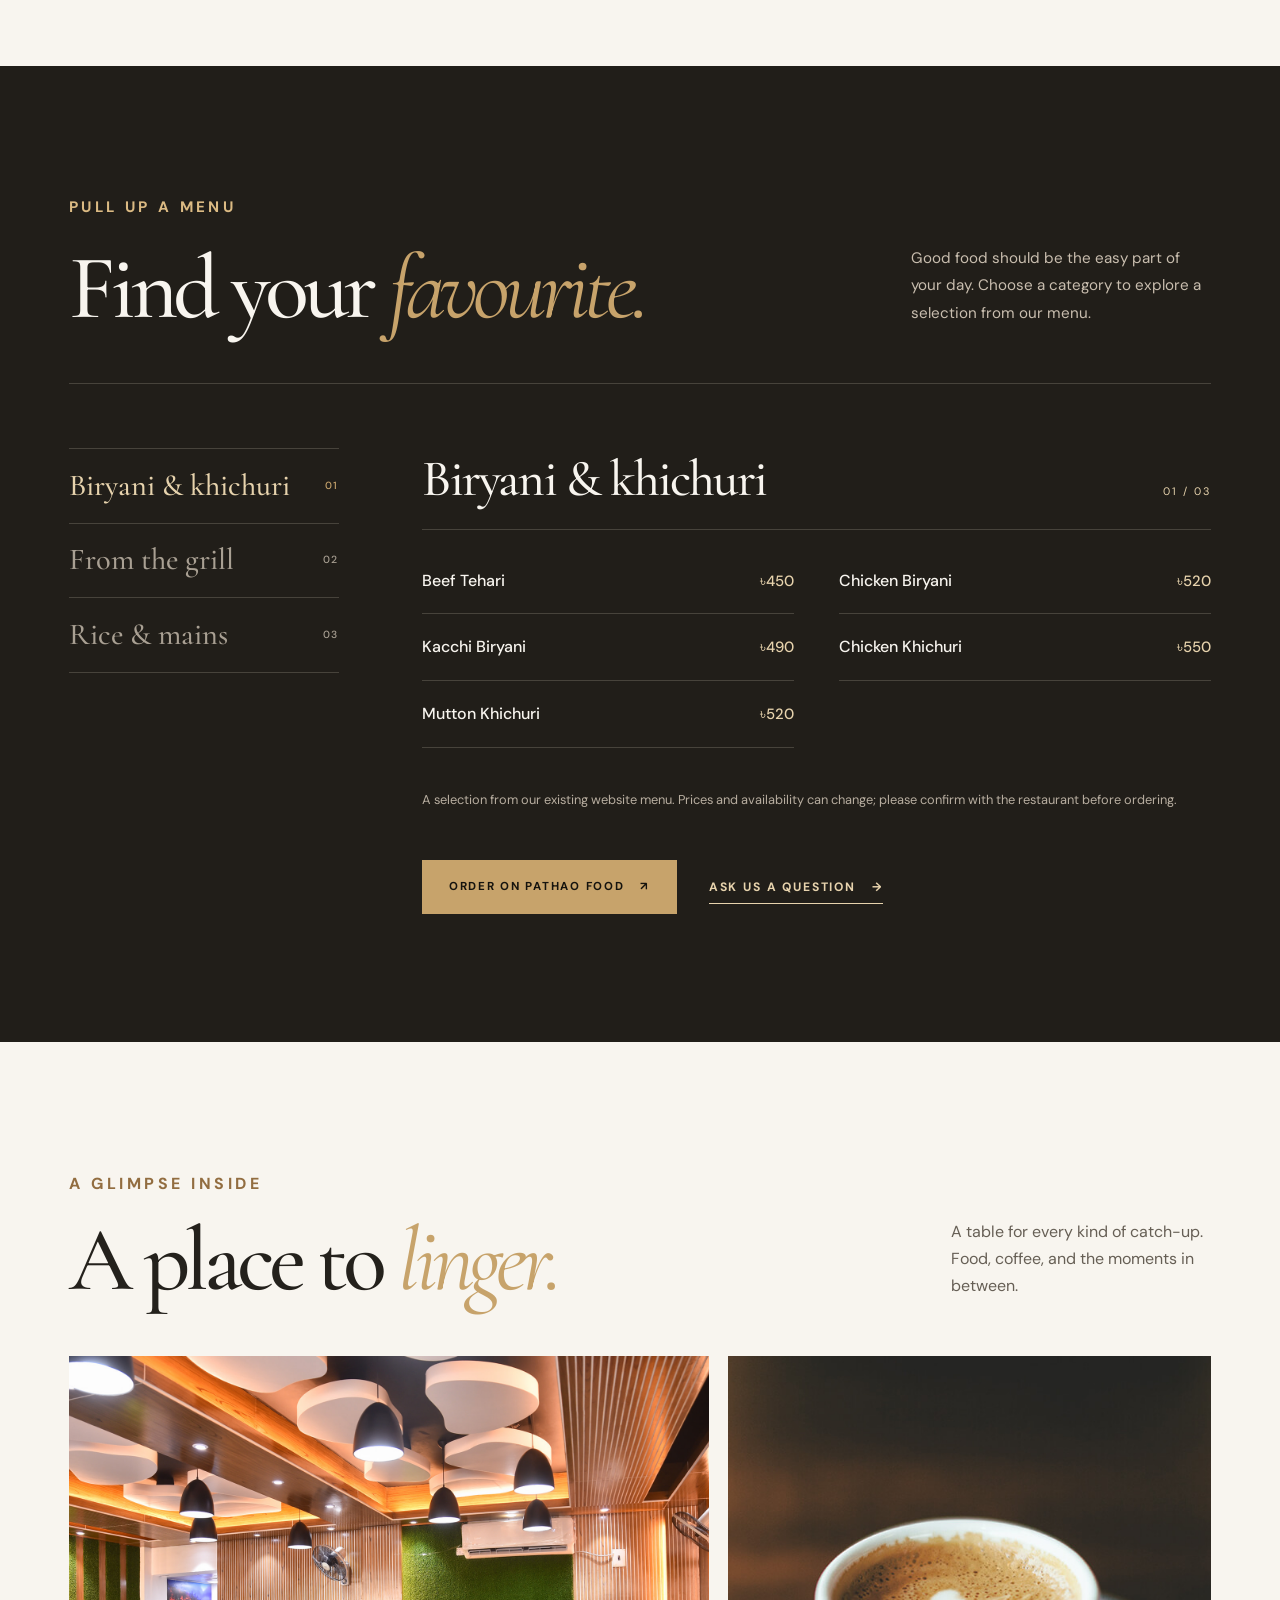
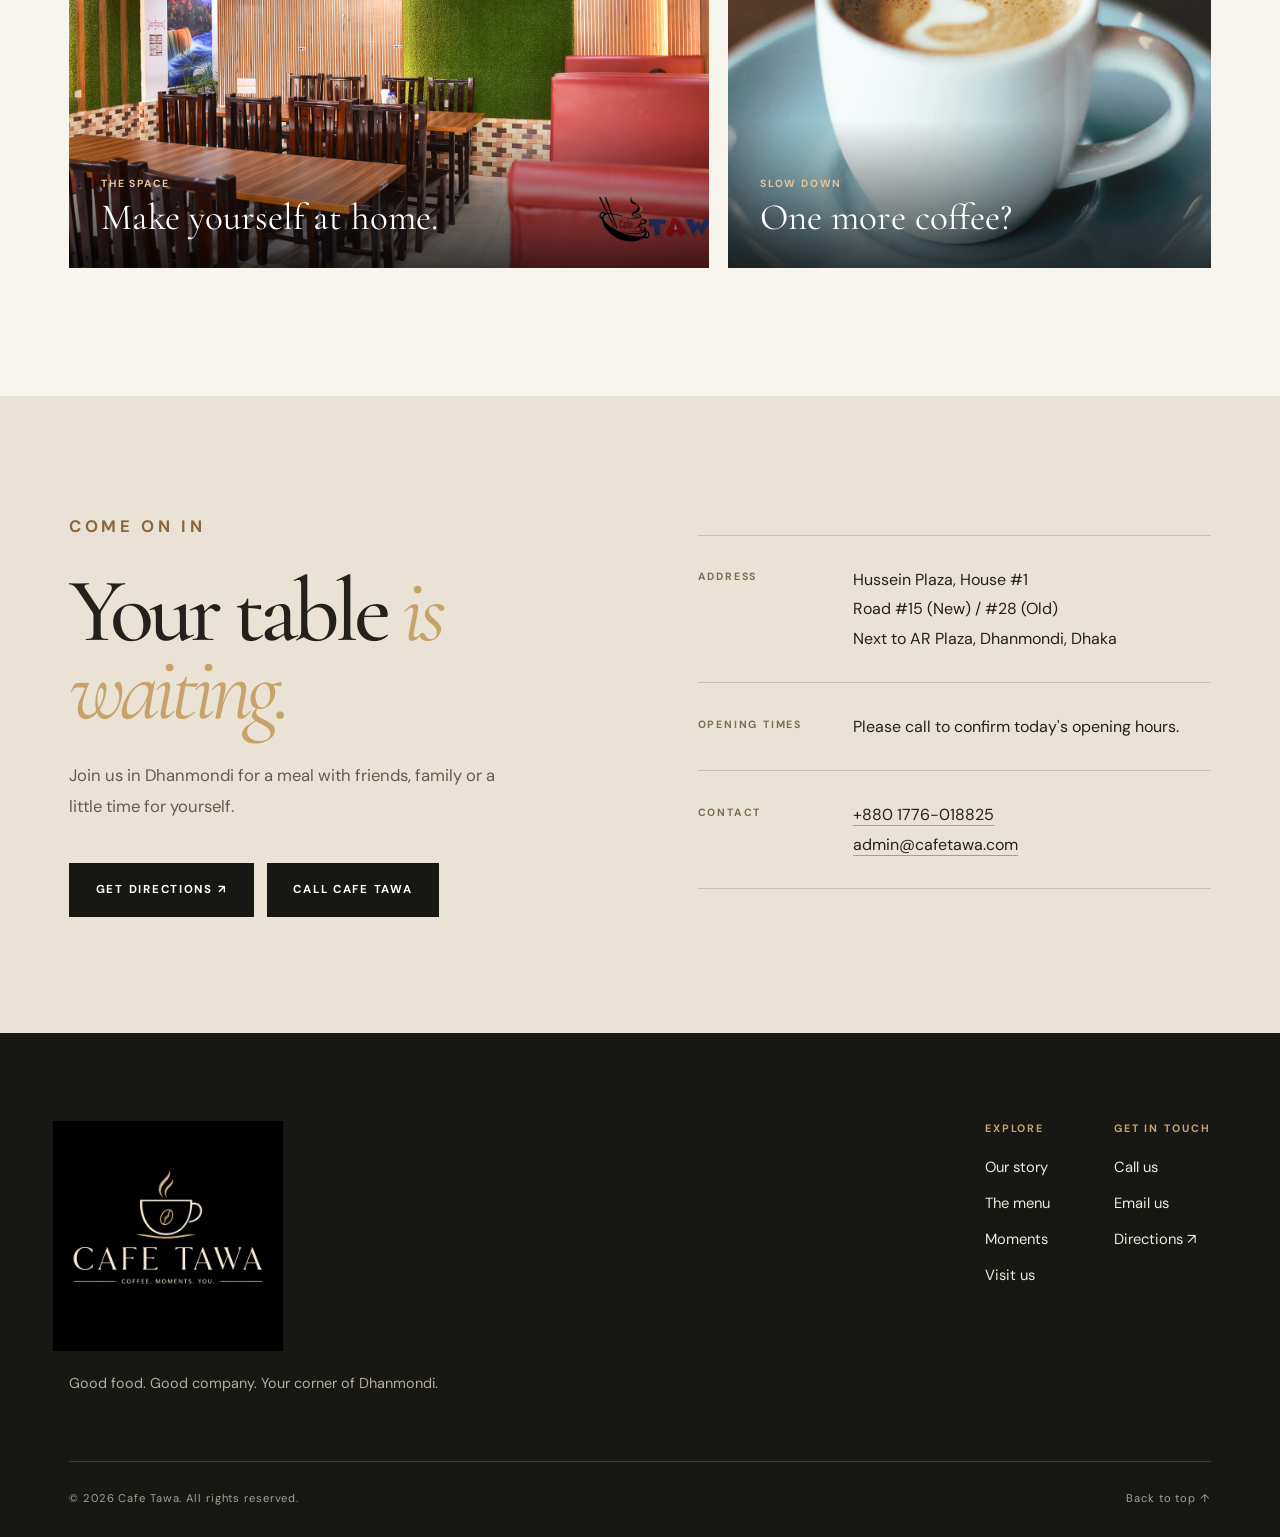
==== commit f819dbd9: "feat: complete premium restaurant homepage, visit details and footer" ====
--- a/index.html
+++ b/index.html
@@ -1,155 +1 @@
-<!doctype html>
-<html lang="en">
-<head>
-  <meta charset="utf-8">
-  <meta name="viewport" content="width=device-width, initial-scale=1">
-  <meta name="theme-color" content="#171714">
-  <meta name="description" content="Cafe Tawa in Dhanmondi, Dhaka. Biryani, khichuri, grills, coffee and good company. Explore our menu, find us or order delivery.">
-  <link rel="canonical" href="https://cafetawa.com/">
-  <meta property="og:type" content="restaurant">
-  <meta property="og:title" content="Cafe Tawa | Restaurant & Café in Dhanmondi">
-  <meta property="og:description" content="Come hungry. Stay a little longer. Find us in Dhanmondi, Dhaka.">
-  <meta property="og:url" content="https://cafetawa.com/">
-  <meta property="og:image" content="https://cafetawa.com/images/gallery/469578017_1083793163534440_3454982807789287247_n.jpg">
-  <meta name="twitter:card" content="summary_large_image">
-  <title>Cafe Tawa | Restaurant & Café in Dhanmondi, Dhaka</title>
-  <link rel="icon" type="image/jpeg" href="/favicon.jpg">
-  <link rel="preconnect" href="https://fonts.googleapis.com">
-  <link rel="preconnect" href="https://fonts.gstatic.com" crossorigin>
-  <link href="https://fonts.googleapis.com/css2?family=Cormorant+Garamond:ital,wght@0,400;0,500;0,600;1,400;1,500&family=DM+Sans:wght@400;500;600;700&display=swap" rel="stylesheet">
-  <link rel="preload" as="image" href="images/gallery/130541223_135856751661424_7557791355764471478_n.jpg">
-  <link rel="stylesheet" href="css/cafe-tawa.css">
-  <script src="js/cafe-tawa.js" defer></script>
-</head>
-<body id="top">
-  <a class="skip-link" href="#main">Skip to content</a>
-  <header class="site-header">
-    <div class="container header__inner">
-      <a class="brand" href="#top" aria-label="Cafe Tawa — back to top">
-        <img src="images/main%20logo.png" width="172" height="89" alt="Cafe Tawa, Coffee. Moments. You.">
-      </a>
-      <nav class="header__nav" id="primary-navigation" data-navigation aria-label="Primary navigation">
-        <ul class="nav-list">
-          <li><a href="#about">Our story</a></li>
-          <li><a href="#menu">The menu</a></li>
-          <li><a href="#gallery">Moments</a></li>
-          <li><a href="#visit">Visit us</a></li>
-        </ul>
-      </nav>
-      <div class="header__actions">
-        <a class="header__phone" href="tel:+8801776018825">+880 1776-018825</a>
-        <a class="header__cta" href="#visit">Find us ↗</a>
-        <button type="button" class="menu-toggle" data-menu-toggle aria-controls="primary-navigation" aria-expanded="false" aria-label="Toggle navigation">
-          <svg aria-hidden="true" viewBox="0 0 24 24" fill="none" stroke="currentColor" stroke-width="1.5" stroke-linecap="round"><path d="M3 7h18M3 12h18M3 17h18"/></svg>
-        </button>
-      </div>
-    </div>
-  </header>
-  <main id="main">
-    <section class="hero" aria-labelledby="hero-heading">
-      <div class="hero__copy">
-        <p class="eyebrow hero__eyebrow">Dhanmondi, Dhaka</p>
-        <h1 class="hero__title" id="hero-heading">Come hungry.<em>Stay a little longer.</em></h1>
-        <p class="hero__lead">Biryani worth gathering for, favourites straight from the grill, and coffee for the conversations that carry on.</p>
-        <div class="hero__buttons">
-          <a class="button button--gold" href="#menu">Explore our menu <span aria-hidden="true">→</span></a>
-          <a class="button button--outline" href="#visit">Plan a visit</a>
-        </div>
-        <p class="hero__footnote">Hussein Plaza · Road 15 (New), Dhanmondi</p>
-      </div>
-      <div class="hero__visual">
-        <img src="images/gallery/130541223_135856751661424_7557791355764471478_n.jpg" width="1200" height="800" fetchpriority="high" alt="Warmly lit Cafe Tawa dining space with wooden tables and seating">
-        <div class="hero__image-tag"><span>Pull up a chair</span>A little time together looks good on everyone.</div>
-      </div>
-    </section>
-    <div class="ticker" aria-label="Menu highlights">
-      <div class="ticker__inner">
-        <span>Good food</span><b aria-hidden="true">✳</b>
-        <span>Fresh from the grill</span><b aria-hidden="true">✳</b>
-        <span>Coffee &amp; conversation</span><b aria-hidden="true">✳</b>
-        <span>Right here in Dhanmondi</span>
-      </div>
-    </div>
-    <section class="intro" id="about" aria-labelledby="about-heading">
-      <div class="container intro__grid">
-        <div>
-          <div class="intro__meta eyebrow">A familiar place, a fresh pause</div>
-          <h2 class="section-heading intro__headline" id="about-heading">Your corner <em>of the city.</em></h2>
-        </div>
-        <div class="intro__right">
-          <p>There is something special about a meal that makes you forget to check the time. Cafe Tawa brings together the comforting food you know and a space to enjoy it in.</p>
-          <p>Drop by for a quick bite, gather the whole table for biryani, or settle in with a coffee. Whatever brings you through the door, make yourself at home.</p>
-          <a class="text-link" href="#visit">Find your way here <span aria-hidden="true">→</span></a>
-        </div>
-      </div>
-    </section>
-    <section class="feature" aria-labelledby="feature-heading">
-      <div class="container feature__grid">
-        <figure class="feature__photo">
-          <img src="images/gallery/469578017_1083793163534440_3454982807789287247_n.jpg" width="1200" height="800" loading="lazy" decoding="async" alt="A plated biryani meal and drink at Cafe Tawa">
-          <figcaption class="feature__counter">Made for sharing<span>Food that brings us together</span></figcaption>
-        </figure>
-        <div class="feature__copy">
-          <p class="eyebrow">From our kitchen</p>
-          <h2 class="section-heading section-heading--sm" id="feature-heading">A good meal. <em>No rush.</em></h2>
-          <p>Rich biryani, warming khichuri, grilled favourites and satisfying rice dishes — the kind of food that turns an everyday catch-up into an occasion.</p>
-          <p>Start with what you're craving. Stay for the company.</p>
-          <a class="text-link" href="#menu">See what's on the menu <span aria-hidden="true">→</span></a>
-        </div>
-      </div>
-    </section>
-    <section class="menu-section" id="menu" aria-labelledby="menu-heading">
-      <div class="container">
-        <div class="menu-section__top">
-          <div><p class="eyebrow">Pull up a menu</p>
-          <h2 class="section-heading" id="menu-heading">Find your <em>favourite.</em></h2></div>
-          <p>Good food should be the easy part of your day. Choose a category to explore a selection from our menu.</p>
-        </div>
-        <div class="menu-layout">
-          <div class="menu-tabs" role="tablist" aria-label="Menu categories" data-menu-tabs><button class="menu-tab" type="button" id="tab-biryani" role="tab" aria-controls="panel-biryani" aria-selected="true" ><span>Biryani & khichuri</span><small>01</small></button>
-<button class="menu-tab" type="button" id="tab-grill" role="tab" aria-controls="panel-grill" aria-selected="false" tabindex="-1"><span>From the grill</span><small>02</small></button>
-<button class="menu-tab" type="button" id="tab-rice" role="tab" aria-controls="panel-rice" aria-selected="false" tabindex="-1"><span>Rice & mains</span><small>03</small></button></div>
-          <div class="menu-content"><section class="menu-panel" id="panel-biryani" role="tabpanel" aria-labelledby="tab-biryani" tabindex="0">
-<div class="menu-panel__header"><h3>Biryani & khichuri</h3><span>01 / 03</span></div>
-<ul class="menu-items"><li><span class="menu-items__name">Beef Tehari</span><span class="menu-items__price">৳450</span></li><li><span class="menu-items__name">Chicken Biryani</span><span class="menu-items__price">৳520</span></li><li><span class="menu-items__name">Kacchi Biryani</span><span class="menu-items__price">৳490</span></li><li><span class="menu-items__name">Chicken Khichuri</span><span class="menu-items__price">৳550</span></li><li><span class="menu-items__name">Mutton Khichuri</span><span class="menu-items__price">৳520</span></li></ul>
-</section>
-<section class="menu-panel" id="panel-grill" role="tabpanel" aria-labelledby="tab-grill" tabindex="0">
-<div class="menu-panel__header"><h3>From the grill</h3><span>02 / 03</span></div>
-<ul class="menu-items"><li><span class="menu-items__name">Grill Chicken</span><span class="menu-items__price">৳300</span></li><li><span class="menu-items__name">Tandoori Chicken</span><span class="menu-items__price">৳370</span></li><li><span class="menu-items__name">Arabian Kabab</span><span class="menu-items__price">৳340</span></li><li><span class="menu-items__name">Chicken Tikka</span><span class="menu-items__price">৳390</span></li><li><span class="menu-items__name">Beef Chap</span><span class="menu-items__price">৳390</span></li></ul>
-</section>
-<section class="menu-panel" id="panel-rice" role="tabpanel" aria-labelledby="tab-rice" tabindex="0">
-<div class="menu-panel__header"><h3>Rice & mains</h3><span>03 / 03</span></div>
-<ul class="menu-items"><li><span class="menu-items__name">White Rice</span><span class="menu-items__price">৳340</span></li><li><span class="menu-items__name">Chicken Jhal Fry with Rice</span><span class="menu-items__price">৳370</span></li><li><span class="menu-items__name">Beef Bhuna</span><span class="menu-items__price">৳490</span></li><li><span class="menu-items__name">Fish</span><span class="menu-items__price">৳450</span></li></ul>
-</section>
-            <p class="menu-note">A selection from our existing website menu. Prices and availability can change; please confirm with the restaurant before ordering.</p>
-            <div class="menu-foot">
-              <a class="button button--gold" href="https://food.pathao.com/restaurants/gq2tgoi/cafe-tawa" target="_blank" rel="noopener noreferrer">Order on Pathao Food <span aria-hidden="true">↗</span></a>
-              <a class="text-link" href="tel:+8801776018825">Ask us a question <span aria-hidden="true">→</span></a>
-            </div>
-          </div>
-        </div>
-      </div>
-    </section>
-    <section class="spotlight" id="gallery" aria-labelledby="gallery-heading">
-      <div class="container">
-        <div class="spotlight__header">
-          <div><p class="eyebrow">A glimpse inside</p><h2 class="section-heading" id="gallery-heading">A place to <em>linger.</em></h2></div>
-          <p>A table for every kind of catch-up. Food, coffee, and the moments in between.</p>
-        </div>
-        <div class="spotlight__photos">
-          <figure class="spotlight__photo spotlight__photo--food">
-            <img src="images/gallery/130541223_135856751661424_7557791355764471478_n.jpg" loading="lazy" decoding="async" alt="Inside the Cafe Tawa dining room">
-            <figcaption><span>The space</span>Make yourself at home.</figcaption>
-          </figure>
-          <figure class="spotlight__photo spotlight__photo--coffee">
-            <img src="images/gallery/gallery-01.jpg" loading="lazy" decoding="async" alt="A cappuccino with delicate latte art">
-            <figcaption><span>Slow down</span>One more coffee?</figcaption>
-          </figure>
-        </div>
-      </div>
-    </section>
-<!-- CONTENT-INSERT -->
-  </main>
-<!-- FOOTER-INSERT -->
-</body>
-</html>+<!doctype html><html lang="en"><head><meta charset="utf-8"><meta name="viewport" content="width=device-width, initial-scale=1"><meta name="theme-color" content="#171714"><meta name="description" content="Cafe Tawa in Dhanmondi, Dhaka. Biryani, khichuri, grills, coffee and good company. Explore our menu, find us or order delivery."><link rel="canonical" href="https://cafetawa.com/"><meta property="og:type" content="restaurant"><meta property="og:title" content="Cafe Tawa | Restaurant & Café in Dhanmondi"><meta property="og:description" content="Come hungry. Stay a little longer. Find us in Dhanmondi, Dhaka."><meta property="og:image" content="https://cafetawa.com/images/gallery/469578017_1083793163534440_3454982807789287247_n.jpg"><title>Cafe Tawa | Restaurant & Café in Dhanmondi, Dhaka</title><link rel="icon" type="image/jpeg" href="/favicon.jpg"><link rel="preconnect" href="https://fonts.googleapis.com"><link rel="preconnect" href="https://fonts.gstatic.com" crossorigin><link href="https://fonts.googleapis.com/css2?family=Cormorant+Garamond:ital,wght@0,400;0,500;0,600;1,400;1,500&family=DM+Sans:wght@400;500;600;700&display=swap" rel="stylesheet"><link rel="preload" as="image" href="images/gallery/130541223_135856751661424_7557791355764471478_n.jpg"><link rel="stylesheet" href="css/cafe-tawa.css"><script src="js/cafe-tawa.js" defer></script></head><body id="top"><a class="skip-link" href="#main">Skip to content</a><header class="site-header"><div class="container header__inner"><a class="brand" href="#top" aria-label="Cafe Tawa — back to top"><img src="images/main%20logo.png" width="172" height="89" alt="Cafe Tawa, Coffee. Moments. You."></a><nav class="header__nav" id="primary-navigation" data-navigation aria-label="Primary navigation"><ul class="nav-list"><li><a href="#about">Our story</a></li><li><a href="#menu">The menu</a></li><li><a href="#gallery">Moments</a></li><li><a href="#visit">Visit us</a></li></ul></nav><div class="header__actions"><a class="header__phone" href="tel:+8801776018825">+880 1776-018825</a><a class="header__cta" href="#visit">Find us ↗</a><button type="button" class="menu-toggle" data-menu-toggle aria-controls="primary-navigation" aria-expanded="false" aria-label="Toggle navigation"><svg aria-hidden="true" viewBox="0 0 24 24" fill="none" stroke="currentColor" stroke-width="1.5" stroke-linecap="round"><path d="M3 7h18M3 12h18M3 17h18"/></svg></button></div></div></header><main id="main"><section class="hero" aria-labelledby="hero-heading"><div class="hero__copy"><p class="eyebrow hero__eyebrow">Dhanmondi, Dhaka</p><h1 class="hero__title" id="hero-heading">Come hungry.<em>Stay a little longer.</em></h1><p class="hero__lead">Biryani worth gathering for, favourites straight from the grill, and coffee for the conversations that carry on.</p><div class="hero__buttons"><a class="button button--gold" href="#menu">Explore our menu <span aria-hidden="true">→</span></a><a class="button button--outline" href="#visit">Plan a visit</a></div><p class="hero__footnote">Hussein Plaza · Road 15 (New), Dhanmondi</p></div><div class="hero__visual"><img src="images/gallery/130541223_135856751661424_7557791355764471478_n.jpg" width="1200" height="800" fetchpriority="high" alt="Warmly lit Cafe Tawa dining space with wooden tables and seating"><div class="hero__image-tag"><span>Pull up a chair</span>A little time together looks good on everyone.</div></div></section><div class="ticker" aria-label="Menu highlights"><div class="ticker__inner"><span>Good food</span><b aria-hidden="true">✳</b><span>Fresh from the grill</span><b aria-hidden="true">✳</b><span>Coffee &amp; conversation</span><b aria-hidden="true">✳</b><span>Right here in Dhanmondi</span></div></div><section class="feature" id="about" aria-labelledby="feature-heading"><div class="container feature__grid"><figure class="feature__photo"><img src="images/gallery/469578017_1083793163534440_3454982807789287247_n.jpg" width="1200" height="800" loading="lazy" decoding="async" alt="A plated biryani meal and drink at Cafe Tawa"><figcaption class="feature__counter">Made for sharing<span>Food that brings us together</span></figcaption></figure><div class="feature__copy"><p class="eyebrow">From our kitchen</p><h2 class="section-heading section-heading--sm" id="feature-heading">A good meal. <em>No rush.</em></h2><p>Rich biryani, warming khichuri, grilled favourites and satisfying rice dishes — the kind of food that turns an everyday catch-up into an occasion.</p><p>Start with what you're craving. Stay for the company.</p><a class="text-link" href="#menu">See what's on the menu <span aria-hidden="true">→</span></a></div></div></section><section class="menu-section" id="menu" aria-labelledby="menu-heading"><div class="container"><div class="menu-section__top"><div><p class="eyebrow">Pull up a menu</p><h2 class="section-heading" id="menu-heading">Find your <em>favourite.</em></h2></div><p>Good food should be the easy part of your day. Choose a category to explore a selection from our menu.</p></div><div class="menu-layout"><div class="menu-tabs" role="tablist" aria-label="Menu categories" data-menu-tabs><button class="menu-tab" type="button" id="tab-biryani" role="tab" aria-controls="panel-biryani" aria-selected="true" ><span>Biryani & khichuri</span><small>01</small></button><button class="menu-tab" type="button" id="tab-grill" role="tab" aria-controls="panel-grill" aria-selected="false" tabindex="-1"><span>From the grill</span><small>02</small></button><button class="menu-tab" type="button" id="tab-rice" role="tab" aria-controls="panel-rice" aria-selected="false" tabindex="-1"><span>Rice & mains</span><small>03</small></button></div><div class="menu-content"><section class="menu-panel" id="panel-biryani" role="tabpanel" aria-labelledby="tab-biryani" tabindex="0"><div class="menu-panel__header"><h3>Biryani & khichuri</h3><span>01 / 03</span></div><ul class="menu-items"><li><span class="menu-items__name">Beef Tehari</span><span class="menu-items__price">৳450</span></li><li><span class="menu-items__name">Chicken Biryani</span><span class="menu-items__price">৳520</span></li><li><span class="menu-items__name">Kacchi Biryani</span><span class="menu-items__price">৳490</span></li><li><span class="menu-items__name">Chicken Khichuri</span><span class="menu-items__price">৳550</span></li><li><span class="menu-items__name">Mutton Khichuri</span><span class="menu-items__price">৳520</span></li></ul></section><section class="menu-panel" id="panel-grill" role="tabpanel" aria-labelledby="tab-grill" tabindex="0"><div class="menu-panel__header"><h3>From the grill</h3><span>02 / 03</span></div><ul class="menu-items"><li><span class="menu-items__name">Grill Chicken</span><span class="menu-items__price">৳300</span></li><li><span class="menu-items__name">Tandoori Chicken</span><span class="menu-items__price">৳370</span></li><li><span class="menu-items__name">Arabian Kabab</span><span class="menu-items__price">৳340</span></li><li><span class="menu-items__name">Chicken Tikka</span><span class="menu-items__price">৳390</span></li><li><span class="menu-items__name">Beef Chap</span><span class="menu-items__price">৳390</span></li></ul></section><section class="menu-panel" id="panel-rice" role="tabpanel" aria-labelledby="tab-rice" tabindex="0"><div class="menu-panel__header"><h3>Rice & mains</h3><span>03 / 03</span></div><ul class="menu-items"><li><span class="menu-items__name">White Rice</span><span class="menu-items__price">৳340</span></li><li><span class="menu-items__name">Chicken Jhal Fry with Rice</span><span class="menu-items__price">৳370</span></li><li><span class="menu-items__name">Beef Bhuna</span><span class="menu-items__price">৳490</span></li><li><span class="menu-items__name">Fish</span><span class="menu-items__price">৳450</span></li></ul></section><p class="menu-note">A selection from our existing website menu. Prices and availability can change; please confirm with the restaurant before ordering.</p><div class="menu-foot"><a class="button button--gold" href="https://food.pathao.com/restaurants/gq2tgoi/cafe-tawa" target="_blank" rel="noopener noreferrer">Order on Pathao Food <span aria-hidden="true">↗</span></a><a class="text-link" href="tel:+8801776018825">Ask us a question <span aria-hidden="true">→</span></a></div></div></div></div></section><section class="spotlight" id="gallery" aria-labelledby="gallery-heading"><div class="container"><div class="spotlight__header"><div><p class="eyebrow">A glimpse inside</p><h2 class="section-heading" id="gallery-heading">A place to <em>linger.</em></h2></div><p>A table for every kind of catch-up. Food, coffee, and the moments in between.</p></div><div class="spotlight__photos"><figure class="spotlight__photo spotlight__photo--food"><img src="images/gallery/130541223_135856751661424_7557791355764471478_n.jpg" loading="lazy" decoding="async" alt="Inside the Cafe Tawa dining room"><figcaption><span>The space</span>Make yourself at home.</figcaption></figure><figure class="spotlight__photo spotlight__photo--coffee"><img src="images/gallery/gallery-01.jpg" loading="lazy" decoding="async" alt="A cappuccino with delicate latte art"><figcaption><span>Slow down</span>One more coffee?</figcaption></figure></div></div></section><section class="visit" id="visit" aria-labelledby="visit-heading"><div class="container visit__grid"><div class="visit__intro"><p class="eyebrow">Come on in</p><h2 class="section-heading" id="visit-heading">Your table <em>is waiting.</em></h2><p>Join us in Dhanmondi for a meal with friends, family or a little time for yourself.</p><div class="visit__actions"><a class="button button--dark" href="https://www.google.com/maps/search/?api=1&amp;query=Cafe%20Tawa%20Hussein%20Plaza%20Dhanmondi%20Dhaka" target="_blank" rel="noopener noreferrer">Get directions ↗</a><a class="button button--dark" href="tel:+8801776018825">Call Cafe Tawa</a></div></div><dl class="visit__details"><div class="visit__detail"><dt>Address</dt><dd>Hussein Plaza, House #1<br>Road #15 (New) / #28 (Old)<br>Next to AR Plaza, Dhanmondi, Dhaka</dd></div><div class="visit__detail"><dt>Opening times</dt><dd>Please call to confirm today's opening hours.</dd></div><div class="visit__detail"><dt>Contact</dt><dd><a href="tel:+8801776018825">+880 1776-018825</a><br><a href="mailto:admin@cafetawa.com">admin@cafetawa.com</a></dd></div></dl></div></section></main><footer class="site-footer"><div class="container"><div class="footer__top"><div class="footer__brand"><a href="#top" aria-label="Cafe Tawa, return to top"><img src="images/main%20logo.png" width="230" height="230" loading="lazy" alt="Cafe Tawa logo"></a><p>Good food. Good company. Your corner of Dhanmondi.</p></div><div class="footer__links"><div><h3>Explore</h3><a href="#about">Our story</a><a href="#menu">The menu</a><a href="#gallery">Moments</a><a href="#visit">Visit us</a></div><div><h3>Get in touch</h3><a href="tel:+8801776018825">Call us</a><a href="mailto:admin@cafetawa.com">Email us</a><a href="#visit">Directions ↗</a></div></div></div><div class="footer__bottom"><span>© <span data-year>2026</span> Cafe Tawa. All rights reserved.</span><a href="#top">Back to top ↑</a></div></div></footer></body></html>
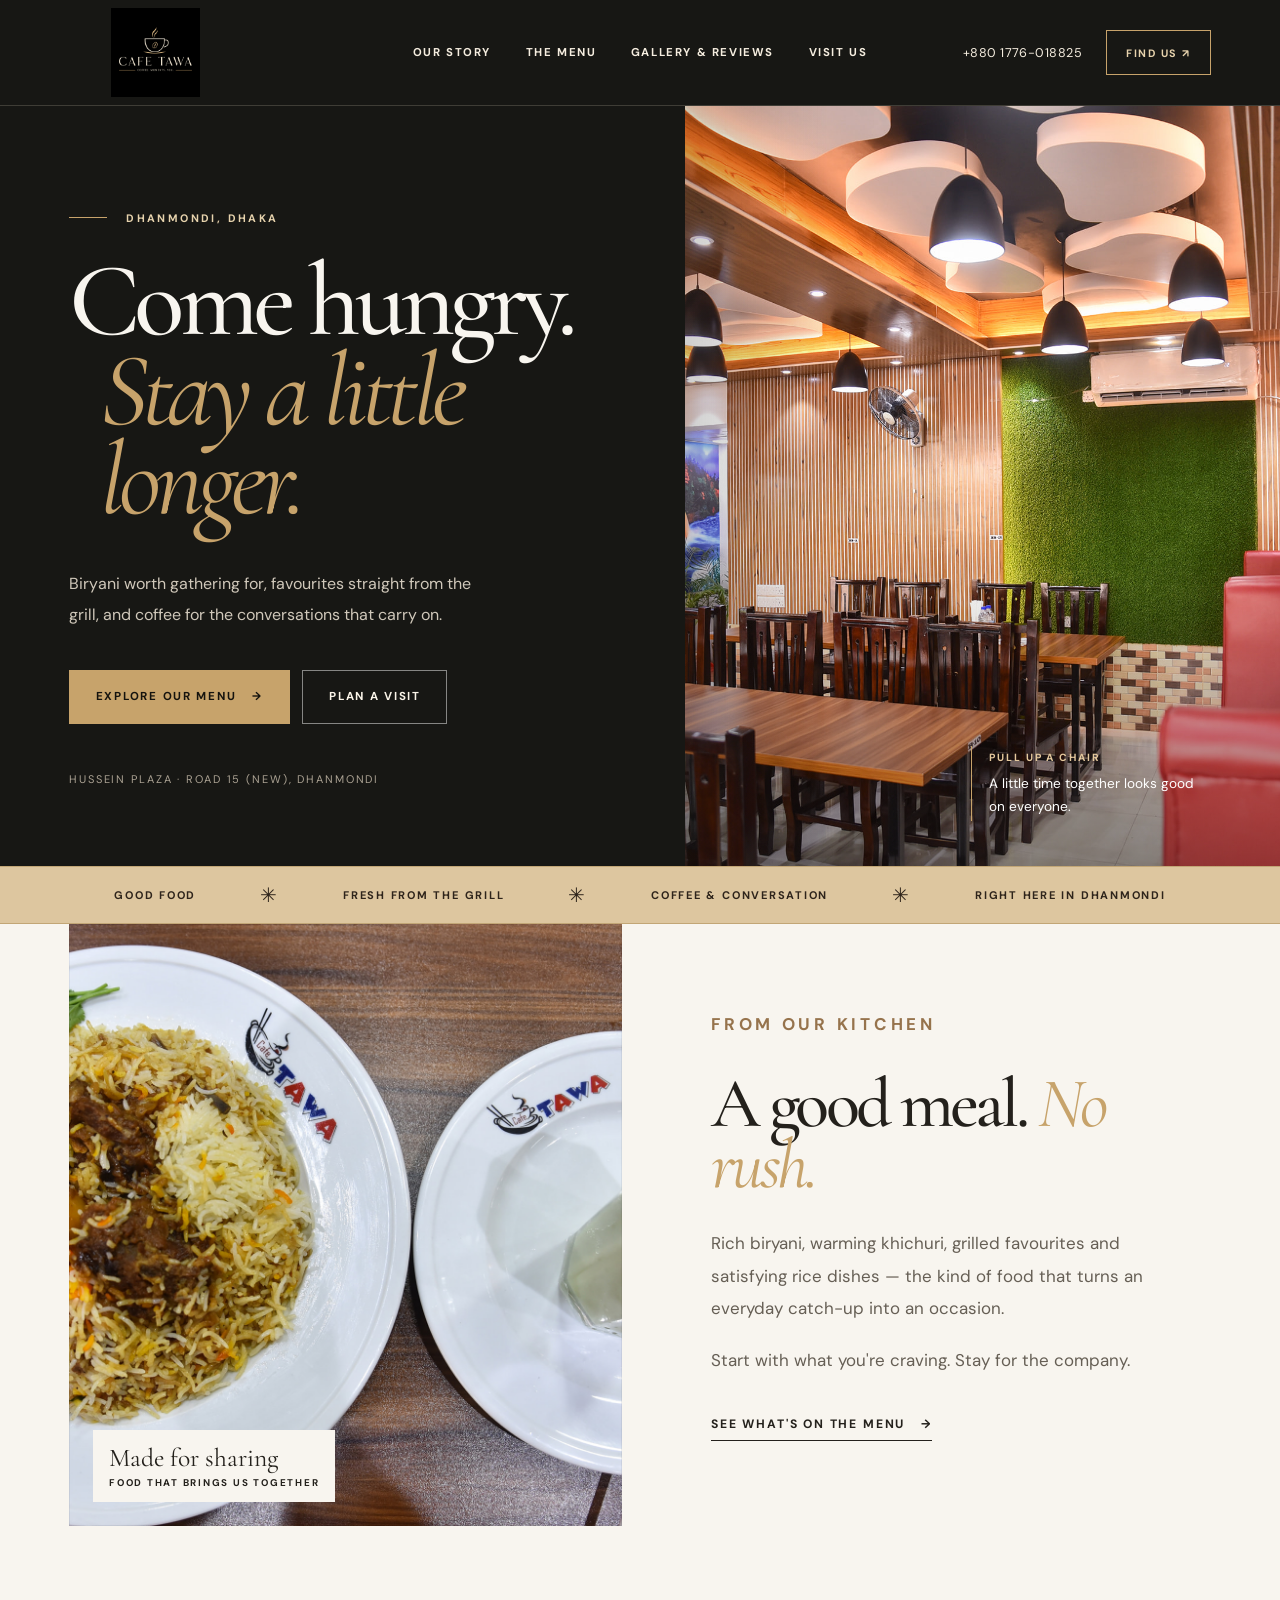
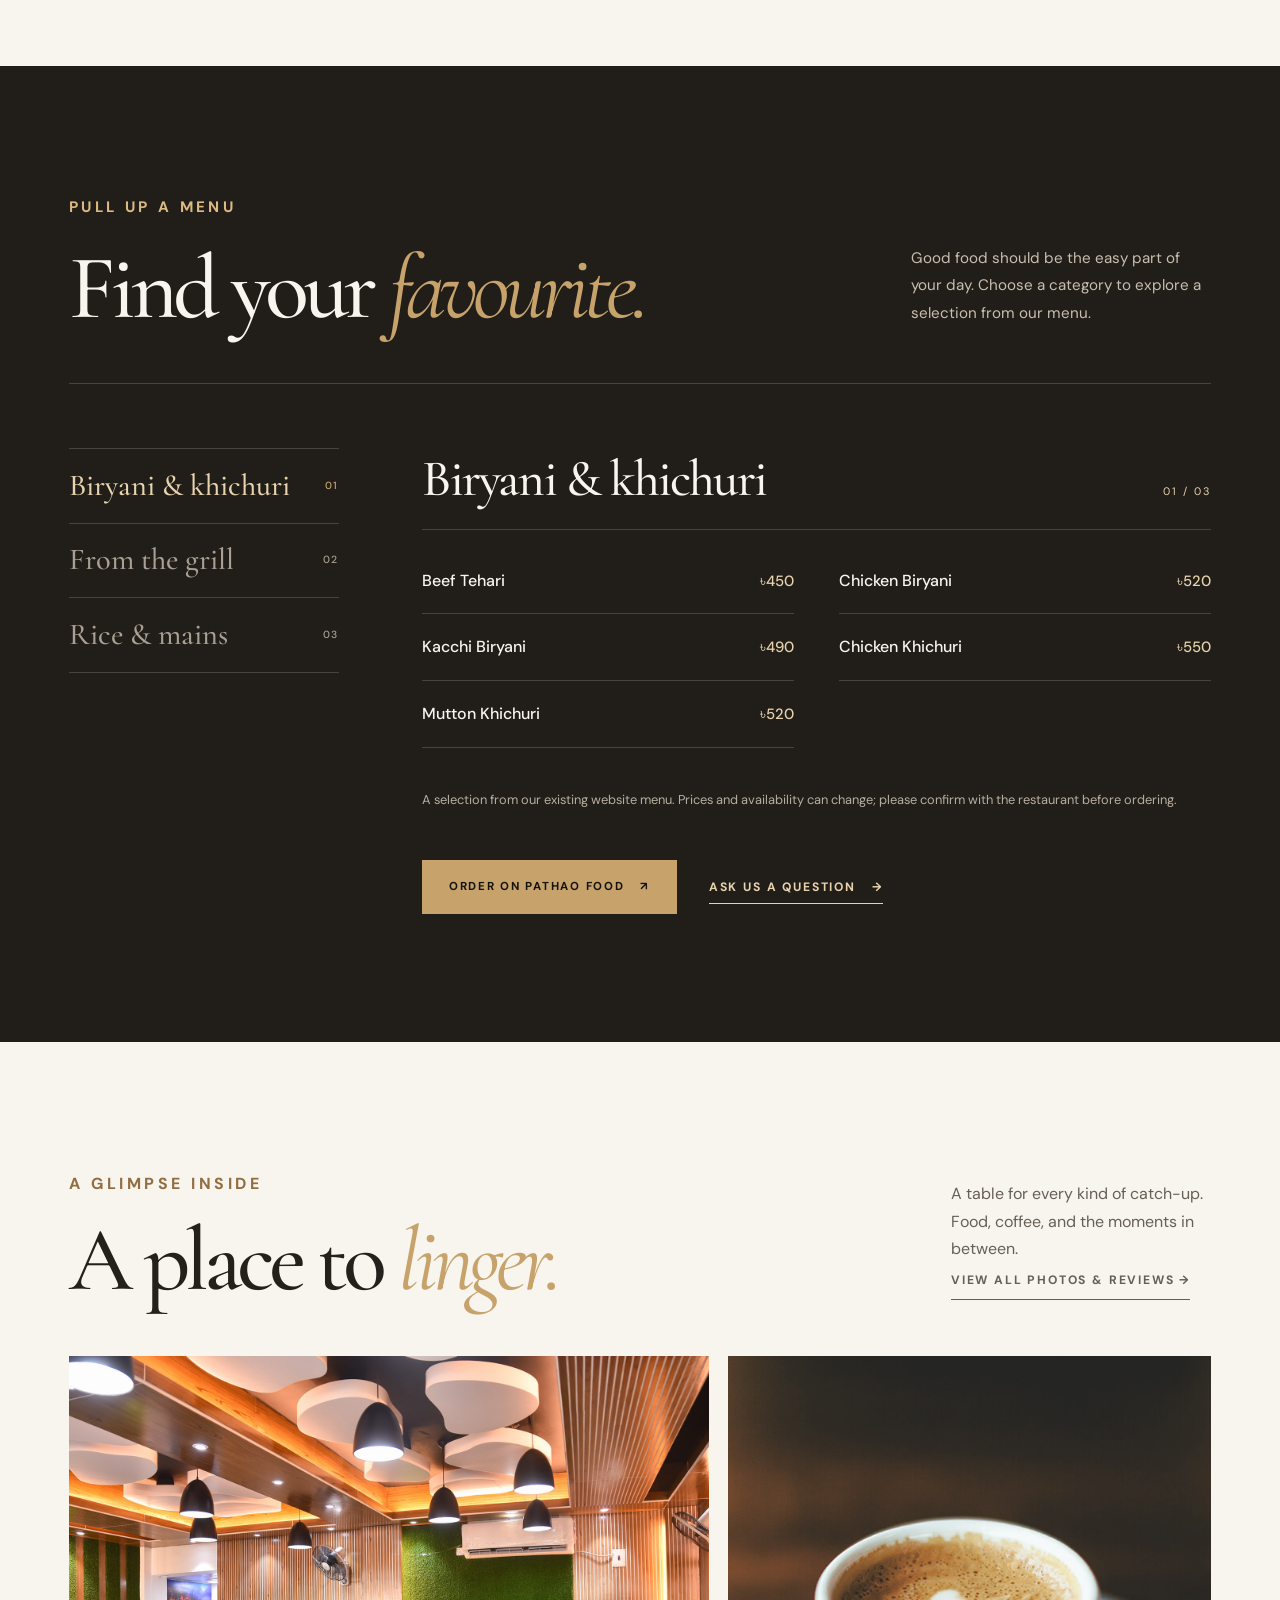
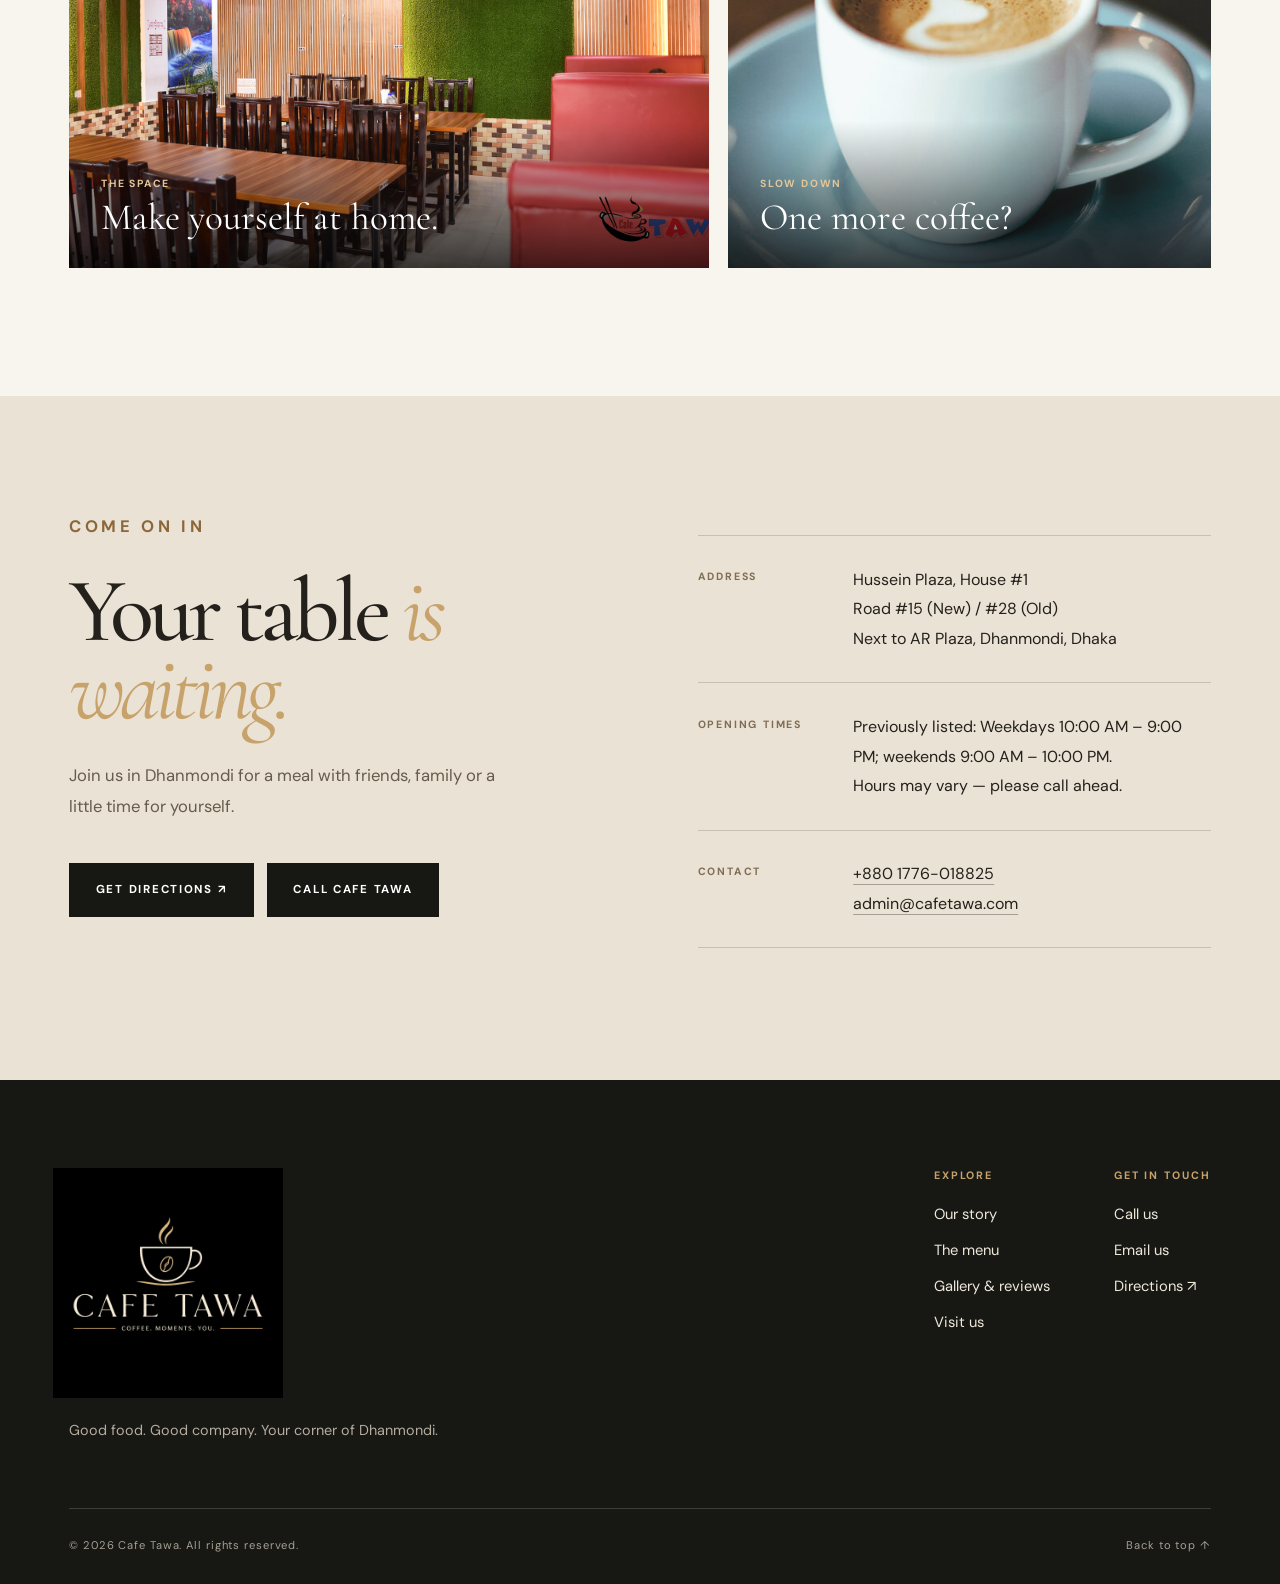
==== commit 3e1cb462: "fix: link complete photo and reviews page, restore published opening hours with caveat" ====
--- a/index.html
+++ b/index.html
@@ -1 +1 @@
-<!doctype html><html lang="en"><head><meta charset="utf-8"><meta name="viewport" content="width=device-width, initial-scale=1"><meta name="theme-color" content="#171714"><meta name="description" content="Cafe Tawa in Dhanmondi, Dhaka. Biryani, khichuri, grills, coffee and good company. Explore our menu, find us or order delivery."><link rel="canonical" href="https://cafetawa.com/"><meta property="og:type" content="restaurant"><meta property="og:title" content="Cafe Tawa | Restaurant & Café in Dhanmondi"><meta property="og:description" content="Come hungry. Stay a little longer. Find us in Dhanmondi, Dhaka."><meta property="og:image" content="https://cafetawa.com/images/gallery/469578017_1083793163534440_3454982807789287247_n.jpg"><title>Cafe Tawa | Restaurant & Café in Dhanmondi, Dhaka</title><link rel="icon" type="image/jpeg" href="/favicon.jpg"><link rel="preconnect" href="https://fonts.googleapis.com"><link rel="preconnect" href="https://fonts.gstatic.com" crossorigin><link href="https://fonts.googleapis.com/css2?family=Cormorant+Garamond:ital,wght@0,400;0,500;0,600;1,400;1,500&family=DM+Sans:wght@400;500;600;700&display=swap" rel="stylesheet"><link rel="preload" as="image" href="images/gallery/130541223_135856751661424_7557791355764471478_n.jpg"><link rel="stylesheet" href="css/cafe-tawa.css"><script src="js/cafe-tawa.js" defer></script></head><body id="top"><a class="skip-link" href="#main">Skip to content</a><header class="site-header"><div class="container header__inner"><a class="brand" href="#top" aria-label="Cafe Tawa — back to top"><img src="images/main%20logo.png" width="172" height="89" alt="Cafe Tawa, Coffee. Moments. You."></a><nav class="header__nav" id="primary-navigation" data-navigation aria-label="Primary navigation"><ul class="nav-list"><li><a href="#about">Our story</a></li><li><a href="#menu">The menu</a></li><li><a href="#gallery">Moments</a></li><li><a href="#visit">Visit us</a></li></ul></nav><div class="header__actions"><a class="header__phone" href="tel:+8801776018825">+880 1776-018825</a><a class="header__cta" href="#visit">Find us ↗</a><button type="button" class="menu-toggle" data-menu-toggle aria-controls="primary-navigation" aria-expanded="false" aria-label="Toggle navigation"><svg aria-hidden="true" viewBox="0 0 24 24" fill="none" stroke="currentColor" stroke-width="1.5" stroke-linecap="round"><path d="M3 7h18M3 12h18M3 17h18"/></svg></button></div></div></header><main id="main"><section class="hero" aria-labelledby="hero-heading"><div class="hero__copy"><p class="eyebrow hero__eyebrow">Dhanmondi, Dhaka</p><h1 class="hero__title" id="hero-heading">Come hungry.<em>Stay a little longer.</em></h1><p class="hero__lead">Biryani worth gathering for, favourites straight from the grill, and coffee for the conversations that carry on.</p><div class="hero__buttons"><a class="button button--gold" href="#menu">Explore our menu <span aria-hidden="true">→</span></a><a class="button button--outline" href="#visit">Plan a visit</a></div><p class="hero__footnote">Hussein Plaza · Road 15 (New), Dhanmondi</p></div><div class="hero__visual"><img src="images/gallery/130541223_135856751661424_7557791355764471478_n.jpg" width="1200" height="800" fetchpriority="high" alt="Warmly lit Cafe Tawa dining space with wooden tables and seating"><div class="hero__image-tag"><span>Pull up a chair</span>A little time together looks good on everyone.</div></div></section><div class="ticker" aria-label="Menu highlights"><div class="ticker__inner"><span>Good food</span><b aria-hidden="true">✳</b><span>Fresh from the grill</span><b aria-hidden="true">✳</b><span>Coffee &amp; conversation</span><b aria-hidden="true">✳</b><span>Right here in Dhanmondi</span></div></div><section class="feature" id="about" aria-labelledby="feature-heading"><div class="container feature__grid"><figure class="feature__photo"><img src="images/gallery/469578017_1083793163534440_3454982807789287247_n.jpg" width="1200" height="800" loading="lazy" decoding="async" alt="A plated biryani meal and drink at Cafe Tawa"><figcaption class="feature__counter">Made for sharing<span>Food that brings us together</span></figcaption></figure><div class="feature__copy"><p class="eyebrow">From our kitchen</p><h2 class="section-heading section-heading--sm" id="feature-heading">A good meal. <em>No rush.</em></h2><p>Rich biryani, warming khichuri, grilled favourites and satisfying rice dishes — the kind of food that turns an everyday catch-up into an occasion.</p><p>Start with what you're craving. Stay for the company.</p><a class="text-link" href="#menu">See what's on the menu <span aria-hidden="true">→</span></a></div></div></section><section class="menu-section" id="menu" aria-labelledby="menu-heading"><div class="container"><div class="menu-section__top"><div><p class="eyebrow">Pull up a menu</p><h2 class="section-heading" id="menu-heading">Find your <em>favourite.</em></h2></div><p>Good food should be the easy part of your day. Choose a category to explore a selection from our menu.</p></div><div class="menu-layout"><div class="menu-tabs" role="tablist" aria-label="Menu categories" data-menu-tabs><button class="menu-tab" type="button" id="tab-biryani" role="tab" aria-controls="panel-biryani" aria-selected="true" ><span>Biryani & khichuri</span><small>01</small></button><button class="menu-tab" type="button" id="tab-grill" role="tab" aria-controls="panel-grill" aria-selected="false" tabindex="-1"><span>From the grill</span><small>02</small></button><button class="menu-tab" type="button" id="tab-rice" role="tab" aria-controls="panel-rice" aria-selected="false" tabindex="-1"><span>Rice & mains</span><small>03</small></button></div><div class="menu-content"><section class="menu-panel" id="panel-biryani" role="tabpanel" aria-labelledby="tab-biryani" tabindex="0"><div class="menu-panel__header"><h3>Biryani & khichuri</h3><span>01 / 03</span></div><ul class="menu-items"><li><span class="menu-items__name">Beef Tehari</span><span class="menu-items__price">৳450</span></li><li><span class="menu-items__name">Chicken Biryani</span><span class="menu-items__price">৳520</span></li><li><span class="menu-items__name">Kacchi Biryani</span><span class="menu-items__price">৳490</span></li><li><span class="menu-items__name">Chicken Khichuri</span><span class="menu-items__price">৳550</span></li><li><span class="menu-items__name">Mutton Khichuri</span><span class="menu-items__price">৳520</span></li></ul></section><section class="menu-panel" id="panel-grill" role="tabpanel" aria-labelledby="tab-grill" tabindex="0"><div class="menu-panel__header"><h3>From the grill</h3><span>02 / 03</span></div><ul class="menu-items"><li><span class="menu-items__name">Grill Chicken</span><span class="menu-items__price">৳300</span></li><li><span class="menu-items__name">Tandoori Chicken</span><span class="menu-items__price">৳370</span></li><li><span class="menu-items__name">Arabian Kabab</span><span class="menu-items__price">৳340</span></li><li><span class="menu-items__name">Chicken Tikka</span><span class="menu-items__price">৳390</span></li><li><span class="menu-items__name">Beef Chap</span><span class="menu-items__price">৳390</span></li></ul></section><section class="menu-panel" id="panel-rice" role="tabpanel" aria-labelledby="tab-rice" tabindex="0"><div class="menu-panel__header"><h3>Rice & mains</h3><span>03 / 03</span></div><ul class="menu-items"><li><span class="menu-items__name">White Rice</span><span class="menu-items__price">৳340</span></li><li><span class="menu-items__name">Chicken Jhal Fry with Rice</span><span class="menu-items__price">৳370</span></li><li><span class="menu-items__name">Beef Bhuna</span><span class="menu-items__price">৳490</span></li><li><span class="menu-items__name">Fish</span><span class="menu-items__price">৳450</span></li></ul></section><p class="menu-note">A selection from our existing website menu. Prices and availability can change; please confirm with the restaurant before ordering.</p><div class="menu-foot"><a class="button button--gold" href="https://food.pathao.com/restaurants/gq2tgoi/cafe-tawa" target="_blank" rel="noopener noreferrer">Order on Pathao Food <span aria-hidden="true">↗</span></a><a class="text-link" href="tel:+8801776018825">Ask us a question <span aria-hidden="true">→</span></a></div></div></div></div></section><section class="spotlight" id="gallery" aria-labelledby="gallery-heading"><div class="container"><div class="spotlight__header"><div><p class="eyebrow">A glimpse inside</p><h2 class="section-heading" id="gallery-heading">A place to <em>linger.</em></h2></div><p>A table for every kind of catch-up. Food, coffee, and the moments in between.</p></div><div class="spotlight__photos"><figure class="spotlight__photo spotlight__photo--food"><img src="images/gallery/130541223_135856751661424_7557791355764471478_n.jpg" loading="lazy" decoding="async" alt="Inside the Cafe Tawa dining room"><figcaption><span>The space</span>Make yourself at home.</figcaption></figure><figure class="spotlight__photo spotlight__photo--coffee"><img src="images/gallery/gallery-01.jpg" loading="lazy" decoding="async" alt="A cappuccino with delicate latte art"><figcaption><span>Slow down</span>One more coffee?</figcaption></figure></div></div></section><section class="visit" id="visit" aria-labelledby="visit-heading"><div class="container visit__grid"><div class="visit__intro"><p class="eyebrow">Come on in</p><h2 class="section-heading" id="visit-heading">Your table <em>is waiting.</em></h2><p>Join us in Dhanmondi for a meal with friends, family or a little time for yourself.</p><div class="visit__actions"><a class="button button--dark" href="https://www.google.com/maps/search/?api=1&amp;query=Cafe%20Tawa%20Hussein%20Plaza%20Dhanmondi%20Dhaka" target="_blank" rel="noopener noreferrer">Get directions ↗</a><a class="button button--dark" href="tel:+8801776018825">Call Cafe Tawa</a></div></div><dl class="visit__details"><div class="visit__detail"><dt>Address</dt><dd>Hussein Plaza, House #1<br>Road #15 (New) / #28 (Old)<br>Next to AR Plaza, Dhanmondi, Dhaka</dd></div><div class="visit__detail"><dt>Opening times</dt><dd>Please call to confirm today's opening hours.</dd></div><div class="visit__detail"><dt>Contact</dt><dd><a href="tel:+8801776018825">+880 1776-018825</a><br><a href="mailto:admin@cafetawa.com">admin@cafetawa.com</a></dd></div></dl></div></section></main><footer class="site-footer"><div class="container"><div class="footer__top"><div class="footer__brand"><a href="#top" aria-label="Cafe Tawa, return to top"><img src="images/main%20logo.png" width="230" height="230" loading="lazy" alt="Cafe Tawa logo"></a><p>Good food. Good company. Your corner of Dhanmondi.</p></div><div class="footer__links"><div><h3>Explore</h3><a href="#about">Our story</a><a href="#menu">The menu</a><a href="#gallery">Moments</a><a href="#visit">Visit us</a></div><div><h3>Get in touch</h3><a href="tel:+8801776018825">Call us</a><a href="mailto:admin@cafetawa.com">Email us</a><a href="#visit">Directions ↗</a></div></div></div><div class="footer__bottom"><span>© <span data-year>2026</span> Cafe Tawa. All rights reserved.</span><a href="#top">Back to top ↑</a></div></div></footer></body></html>+<!doctype html><html lang="en"><head><meta charset="utf-8"><meta name="viewport" content="width=device-width, initial-scale=1"><meta name="theme-color" content="#171714"><meta name="description" content="Cafe Tawa in Dhanmondi, Dhaka. Biryani, khichuri, grills, coffee and good company. Explore our menu, find us or order delivery."><link rel="canonical" href="https://cafetawa.com/"><meta property="og:type" content="restaurant"><meta property="og:title" content="Cafe Tawa | Restaurant & Café in Dhanmondi"><meta property="og:description" content="Come hungry. Stay a little longer. Find us in Dhanmondi, Dhaka."><meta property="og:image" content="https://cafetawa.com/images/gallery/469578017_1083793163534440_3454982807789287247_n.jpg"><title>Cafe Tawa | Restaurant & Café in Dhanmondi, Dhaka</title><link rel="icon" type="image/jpeg" href="/favicon.jpg"><link rel="preconnect" href="https://fonts.googleapis.com"><link rel="preconnect" href="https://fonts.gstatic.com" crossorigin><link href="https://fonts.googleapis.com/css2?family=Cormorant+Garamond:ital,wght@0,400;0,500;0,600;1,400;1,500&family=DM+Sans:wght@400;500;600;700&display=swap" rel="stylesheet"><link rel="preload" as="image" href="images/gallery/130541223_135856751661424_7557791355764471478_n.jpg"><link rel="stylesheet" href="css/cafe-tawa.css"><script src="js/cafe-tawa.js" defer></script></head><body id="top"><a class="skip-link" href="#main">Skip to content</a><header class="site-header"><div class="container header__inner"><a class="brand" href="#top" aria-label="Cafe Tawa — back to top"><img src="images/main%20logo.png" width="172" height="89" alt="Cafe Tawa, Coffee. Moments. You."></a><nav class="header__nav" id="primary-navigation" data-navigation aria-label="Primary navigation"><ul class="nav-list"><li><a href="#about">Our story</a></li><li><a href="#menu">The menu</a></li><li><a href="moments.html">Gallery &amp; reviews</a></li><li><a href="#visit">Visit us</a></li></ul></nav><div class="header__actions"><a class="header__phone" href="tel:+8801776018825">+880 1776-018825</a><a class="header__cta" href="#visit">Find us ↗</a><button type="button" class="menu-toggle" data-menu-toggle aria-controls="primary-navigation" aria-expanded="false" aria-label="Toggle navigation"><svg aria-hidden="true" viewBox="0 0 24 24" fill="none" stroke="currentColor" stroke-width="1.5" stroke-linecap="round"><path d="M3 7h18M3 12h18M3 17h18"/></svg></button></div></div></header><main id="main"><section class="hero" aria-labelledby="hero-heading"><div class="hero__copy"><p class="eyebrow hero__eyebrow">Dhanmondi, Dhaka</p><h1 class="hero__title" id="hero-heading">Come hungry.<em>Stay a little longer.</em></h1><p class="hero__lead">Biryani worth gathering for, favourites straight from the grill, and coffee for the conversations that carry on.</p><div class="hero__buttons"><a class="button button--gold" href="#menu">Explore our menu <span aria-hidden="true">→</span></a><a class="button button--outline" href="#visit">Plan a visit</a></div><p class="hero__footnote">Hussein Plaza · Road 15 (New), Dhanmondi</p></div><div class="hero__visual"><img src="images/gallery/130541223_135856751661424_7557791355764471478_n.jpg" width="1200" height="800" fetchpriority="high" alt="Warmly lit Cafe Tawa dining space with wooden tables and seating"><div class="hero__image-tag"><span>Pull up a chair</span>A little time together looks good on everyone.</div></div></section><div class="ticker" aria-label="Menu highlights"><div class="ticker__inner"><span>Good food</span><b aria-hidden="true">✳</b><span>Fresh from the grill</span><b aria-hidden="true">✳</b><span>Coffee &amp; conversation</span><b aria-hidden="true">✳</b><span>Right here in Dhanmondi</span></div></div><section class="feature" id="about" aria-labelledby="feature-heading"><div class="container feature__grid"><figure class="feature__photo"><img src="images/gallery/469578017_1083793163534440_3454982807789287247_n.jpg" width="1200" height="800" loading="lazy" decoding="async" alt="A plated biryani meal and drink at Cafe Tawa"><figcaption class="feature__counter">Made for sharing<span>Food that brings us together</span></figcaption></figure><div class="feature__copy"><p class="eyebrow">From our kitchen</p><h2 class="section-heading section-heading--sm" id="feature-heading">A good meal. <em>No rush.</em></h2><p>Rich biryani, warming khichuri, grilled favourites and satisfying rice dishes — the kind of food that turns an everyday catch-up into an occasion.</p><p>Start with what you're craving. Stay for the company.</p><a class="text-link" href="#menu">See what's on the menu <span aria-hidden="true">→</span></a></div></div></section><section class="menu-section" id="menu" aria-labelledby="menu-heading"><div class="container"><div class="menu-section__top"><div><p class="eyebrow">Pull up a menu</p><h2 class="section-heading" id="menu-heading">Find your <em>favourite.</em></h2></div><p>Good food should be the easy part of your day. Choose a category to explore a selection from our menu.</p></div><div class="menu-layout"><div class="menu-tabs" role="tablist" aria-label="Menu categories" data-menu-tabs><button class="menu-tab" type="button" id="tab-biryani" role="tab" aria-controls="panel-biryani" aria-selected="true" ><span>Biryani & khichuri</span><small>01</small></button><button class="menu-tab" type="button" id="tab-grill" role="tab" aria-controls="panel-grill" aria-selected="false" tabindex="-1"><span>From the grill</span><small>02</small></button><button class="menu-tab" type="button" id="tab-rice" role="tab" aria-controls="panel-rice" aria-selected="false" tabindex="-1"><span>Rice & mains</span><small>03</small></button></div><div class="menu-content"><section class="menu-panel" id="panel-biryani" role="tabpanel" aria-labelledby="tab-biryani" tabindex="0"><div class="menu-panel__header"><h3>Biryani & khichuri</h3><span>01 / 03</span></div><ul class="menu-items"><li><span class="menu-items__name">Beef Tehari</span><span class="menu-items__price">৳450</span></li><li><span class="menu-items__name">Chicken Biryani</span><span class="menu-items__price">৳520</span></li><li><span class="menu-items__name">Kacchi Biryani</span><span class="menu-items__price">৳490</span></li><li><span class="menu-items__name">Chicken Khichuri</span><span class="menu-items__price">৳550</span></li><li><span class="menu-items__name">Mutton Khichuri</span><span class="menu-items__price">৳520</span></li></ul></section><section class="menu-panel" id="panel-grill" role="tabpanel" aria-labelledby="tab-grill" tabindex="0"><div class="menu-panel__header"><h3>From the grill</h3><span>02 / 03</span></div><ul class="menu-items"><li><span class="menu-items__name">Grill Chicken</span><span class="menu-items__price">৳300</span></li><li><span class="menu-items__name">Tandoori Chicken</span><span class="menu-items__price">৳370</span></li><li><span class="menu-items__name">Arabian Kabab</span><span class="menu-items__price">৳340</span></li><li><span class="menu-items__name">Chicken Tikka</span><span class="menu-items__price">৳390</span></li><li><span class="menu-items__name">Beef Chap</span><span class="menu-items__price">৳390</span></li></ul></section><section class="menu-panel" id="panel-rice" role="tabpanel" aria-labelledby="tab-rice" tabindex="0"><div class="menu-panel__header"><h3>Rice & mains</h3><span>03 / 03</span></div><ul class="menu-items"><li><span class="menu-items__name">White Rice</span><span class="menu-items__price">৳340</span></li><li><span class="menu-items__name">Chicken Jhal Fry with Rice</span><span class="menu-items__price">৳370</span></li><li><span class="menu-items__name">Beef Bhuna</span><span class="menu-items__price">৳490</span></li><li><span class="menu-items__name">Fish</span><span class="menu-items__price">৳450</span></li></ul></section><p class="menu-note">A selection from our existing website menu. Prices and availability can change; please confirm with the restaurant before ordering.</p><div class="menu-foot"><a class="button button--gold" href="https://food.pathao.com/restaurants/gq2tgoi/cafe-tawa" target="_blank" rel="noopener noreferrer">Order on Pathao Food <span aria-hidden="true">↗</span></a><a class="text-link" href="tel:+8801776018825">Ask us a question <span aria-hidden="true">→</span></a></div></div></div></div></section><section class="spotlight" id="gallery" aria-labelledby="gallery-heading"><div class="container"><div class="spotlight__header"><div><p class="eyebrow">A glimpse inside</p><h2 class="section-heading" id="gallery-heading">A place to <em>linger.</em></h2></div><p>A table for every kind of catch-up. Food, coffee, and the moments in between. <a class="text-link" href="moments.html">View all photos &amp; reviews →</a></p></div><div class="spotlight__photos"><figure class="spotlight__photo spotlight__photo--food"><img src="images/gallery/130541223_135856751661424_7557791355764471478_n.jpg" loading="lazy" decoding="async" alt="Inside the Cafe Tawa dining room"><figcaption><span>The space</span>Make yourself at home.</figcaption></figure><figure class="spotlight__photo spotlight__photo--coffee"><img src="images/gallery/gallery-01.jpg" loading="lazy" decoding="async" alt="A cappuccino with delicate latte art"><figcaption><span>Slow down</span>One more coffee?</figcaption></figure></div></div></section><section class="visit" id="visit" aria-labelledby="visit-heading"><div class="container visit__grid"><div class="visit__intro"><p class="eyebrow">Come on in</p><h2 class="section-heading" id="visit-heading">Your table <em>is waiting.</em></h2><p>Join us in Dhanmondi for a meal with friends, family or a little time for yourself.</p><div class="visit__actions"><a class="button button--dark" href="https://www.google.com/maps/search/?api=1&amp;query=Cafe%20Tawa%20Hussein%20Plaza%20Dhanmondi%20Dhaka" target="_blank" rel="noopener noreferrer">Get directions ↗</a><a class="button button--dark" href="tel:+8801776018825">Call Cafe Tawa</a></div></div><dl class="visit__details"><div class="visit__detail"><dt>Address</dt><dd>Hussein Plaza, House #1<br>Road #15 (New) / #28 (Old)<br>Next to AR Plaza, Dhanmondi, Dhaka</dd></div><div class="visit__detail"><dt>Opening times</dt><dd>Previously listed: Weekdays 10:00 AM – 9:00 PM; weekends 9:00 AM – 10:00 PM.<br>Hours may vary — please call ahead.</dd></div><div class="visit__detail"><dt>Contact</dt><dd><a href="tel:+8801776018825">+880 1776-018825</a><br><a href="mailto:admin@cafetawa.com">admin@cafetawa.com</a></dd></div></dl></div></section></main><footer class="site-footer"><div class="container"><div class="footer__top"><div class="footer__brand"><a href="#top" aria-label="Cafe Tawa, return to top"><img src="images/main%20logo.png" width="230" height="230" loading="lazy" alt="Cafe Tawa logo"></a><p>Good food. Good company. Your corner of Dhanmondi.</p></div><div class="footer__links"><div><h3>Explore</h3><a href="#about">Our story</a><a href="#menu">The menu</a><a href="moments.html">Gallery &amp; reviews</a><a href="#visit">Visit us</a></div><div><h3>Get in touch</h3><a href="tel:+8801776018825">Call us</a><a href="mailto:admin@cafetawa.com">Email us</a><a href="#visit">Directions ↗</a></div></div></div><div class="footer__bottom"><span>© <span data-year>2026</span> Cafe Tawa. All rights reserved.</span><a href="#top">Back to top ↑</a></div></div></footer></body></html>
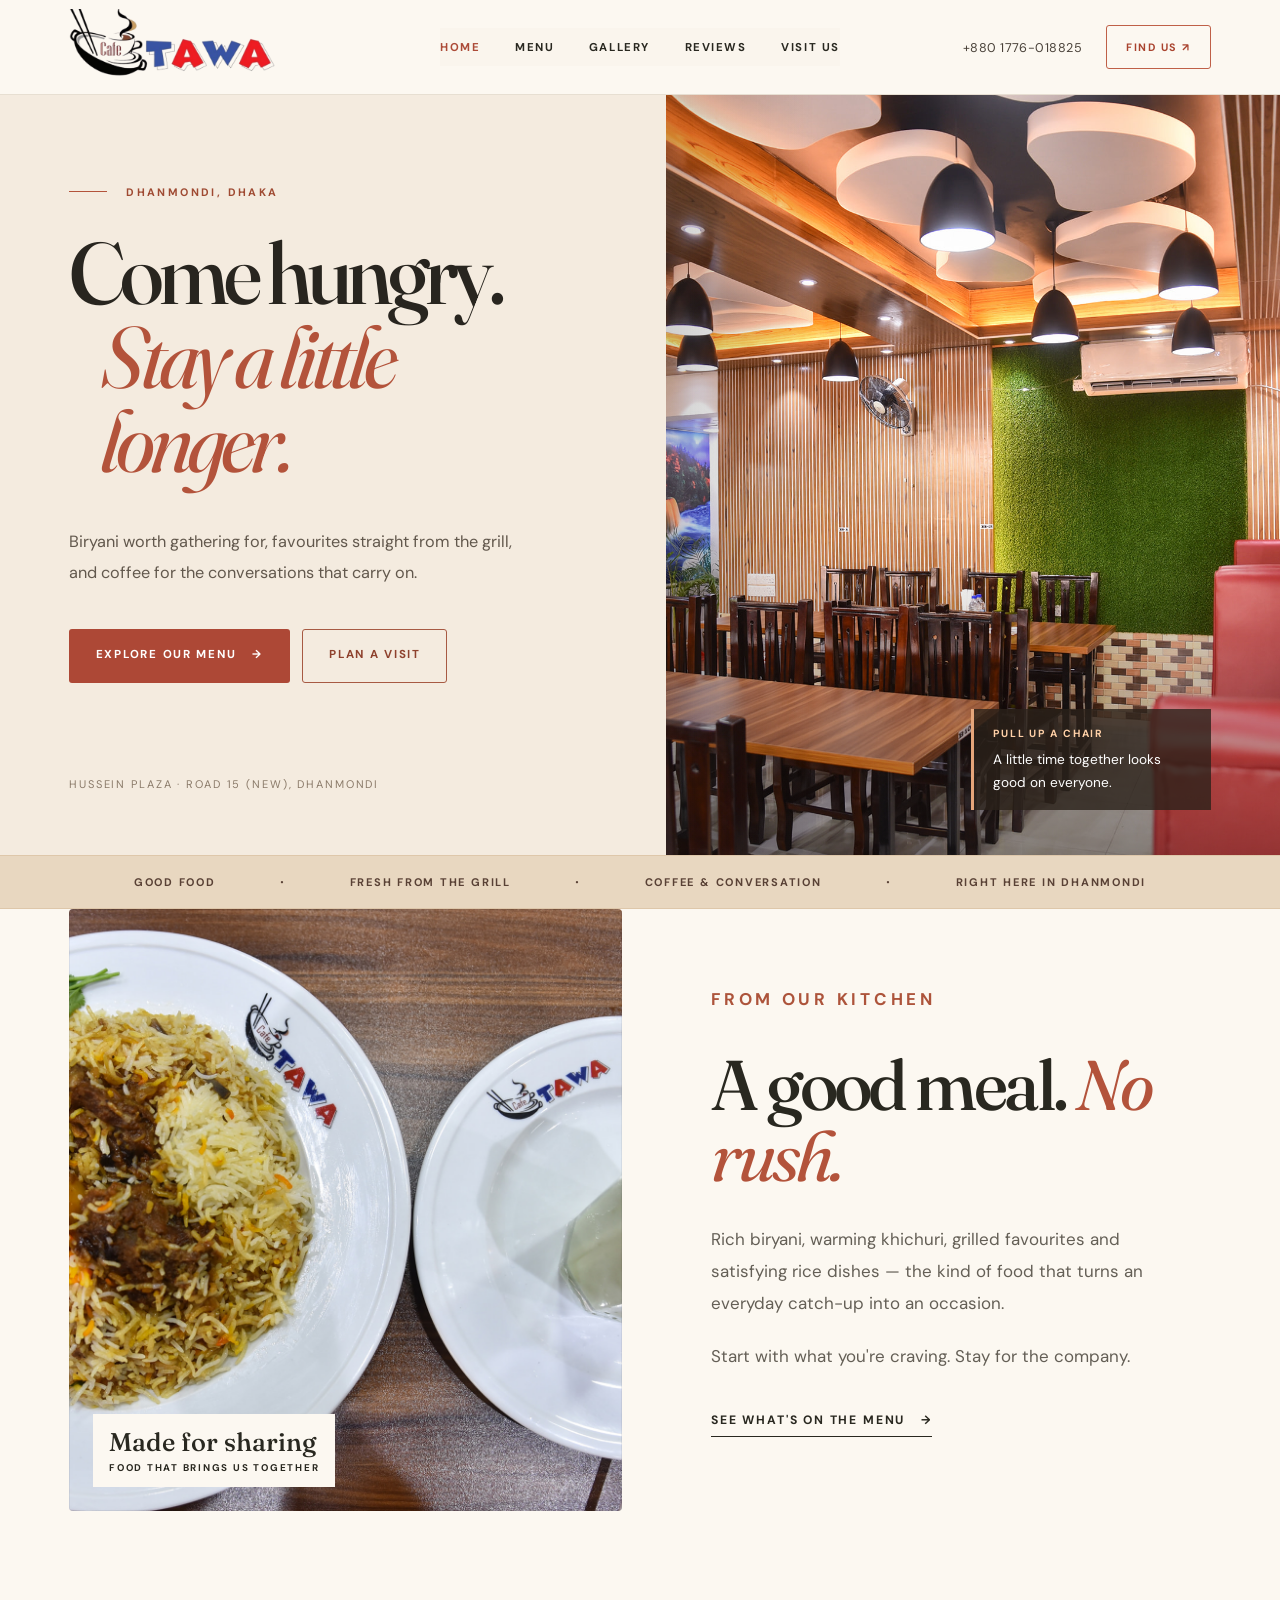
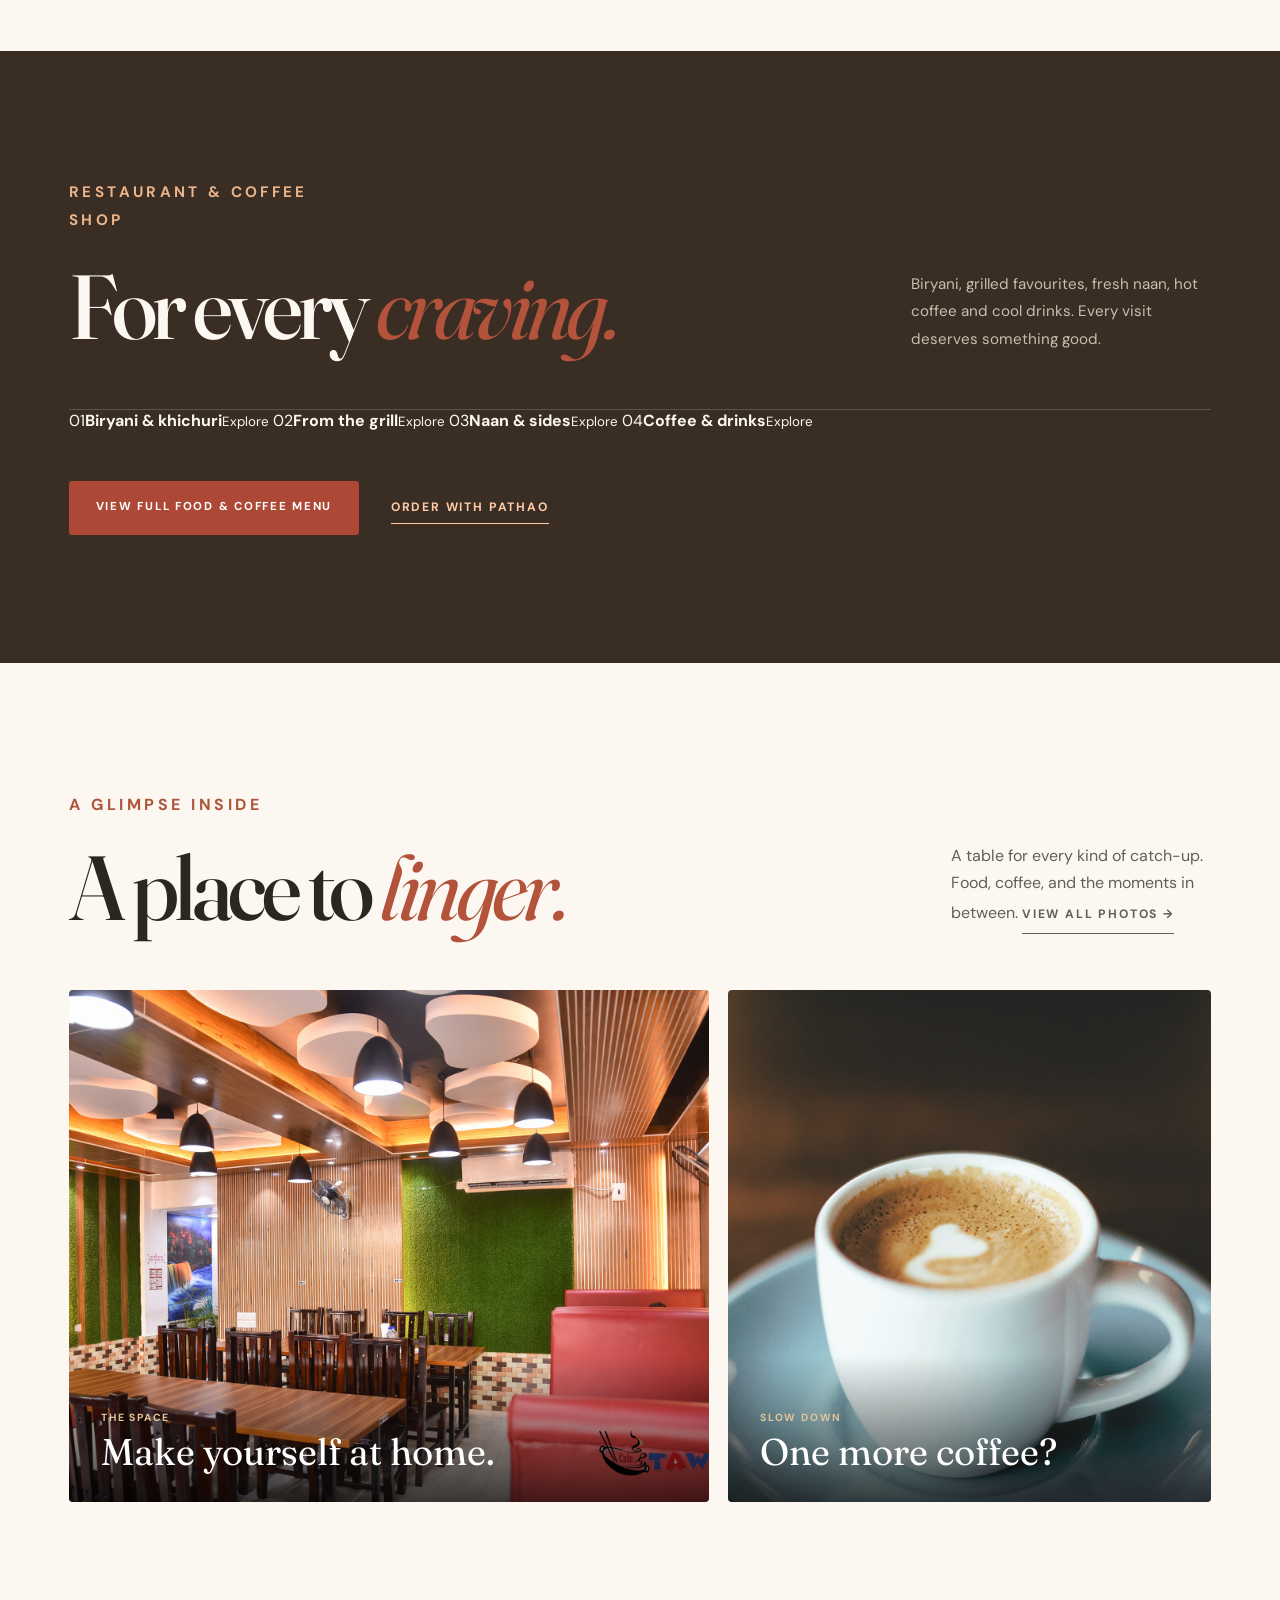
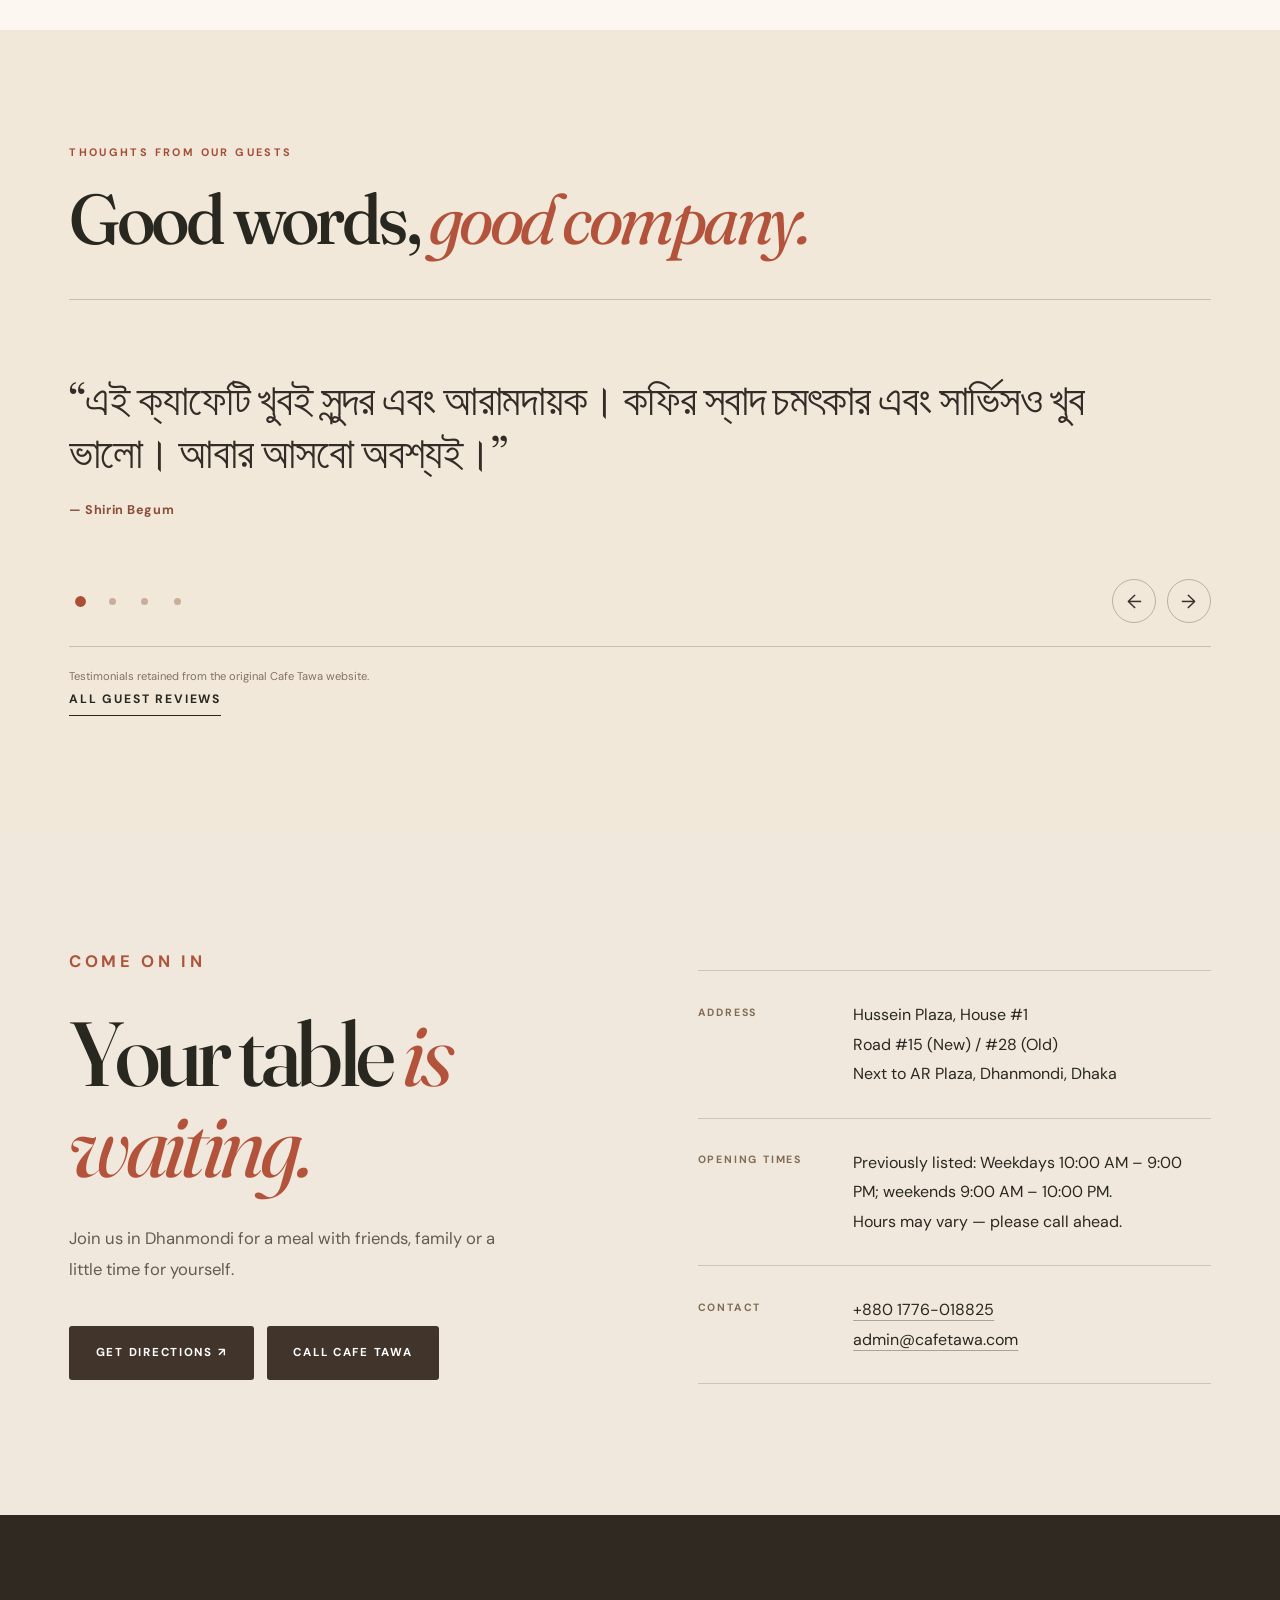
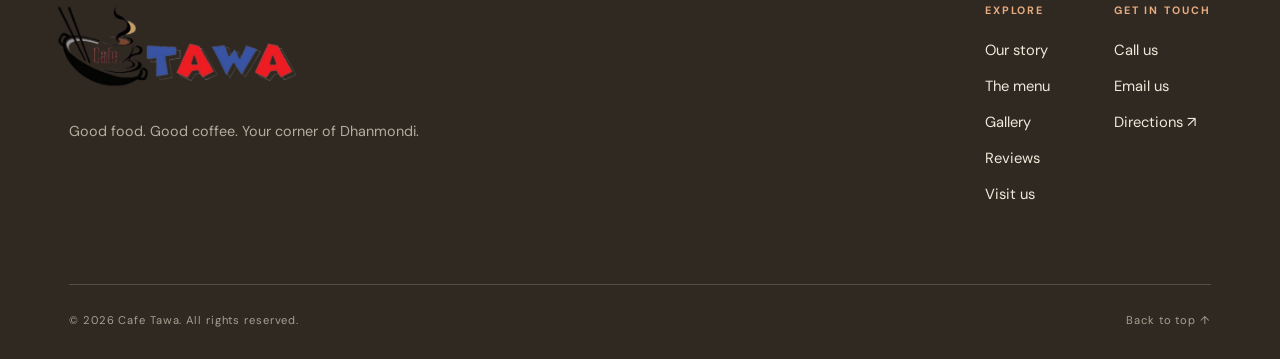
==== commit 650f13d0: "feat: restore original logo, add auto reviews and focused restaurant-coffee homepage" ====
--- a/index.html
+++ b/index.html
@@ -1 +1,27 @@
-<!doctype html><html lang="en"><head><meta charset="utf-8"><meta name="viewport" content="width=device-width, initial-scale=1"><meta name="theme-color" content="#171714"><meta name="description" content="Cafe Tawa in Dhanmondi, Dhaka. Biryani, khichuri, grills, coffee and good company. Explore our menu, find us or order delivery."><link rel="canonical" href="https://cafetawa.com/"><meta property="og:type" content="restaurant"><meta property="og:title" content="Cafe Tawa | Restaurant & Café in Dhanmondi"><meta property="og:description" content="Come hungry. Stay a little longer. Find us in Dhanmondi, Dhaka."><meta property="og:image" content="https://cafetawa.com/images/gallery/469578017_1083793163534440_3454982807789287247_n.jpg"><title>Cafe Tawa | Restaurant & Café in Dhanmondi, Dhaka</title><link rel="icon" type="image/jpeg" href="/favicon.jpg"><link rel="preconnect" href="https://fonts.googleapis.com"><link rel="preconnect" href="https://fonts.gstatic.com" crossorigin><link href="https://fonts.googleapis.com/css2?family=Cormorant+Garamond:ital,wght@0,400;0,500;0,600;1,400;1,500&family=DM+Sans:wght@400;500;600;700&display=swap" rel="stylesheet"><link rel="preload" as="image" href="images/gallery/130541223_135856751661424_7557791355764471478_n.jpg"><link rel="stylesheet" href="css/cafe-tawa.css"><script src="js/cafe-tawa.js" defer></script></head><body id="top"><a class="skip-link" href="#main">Skip to content</a><header class="site-header"><div class="container header__inner"><a class="brand" href="#top" aria-label="Cafe Tawa — back to top"><img src="images/main%20logo.png" width="172" height="89" alt="Cafe Tawa, Coffee. Moments. You."></a><nav class="header__nav" id="primary-navigation" data-navigation aria-label="Primary navigation"><ul class="nav-list"><li><a href="#about">Our story</a></li><li><a href="#menu">The menu</a></li><li><a href="moments.html">Gallery &amp; reviews</a></li><li><a href="#visit">Visit us</a></li></ul></nav><div class="header__actions"><a class="header__phone" href="tel:+8801776018825">+880 1776-018825</a><a class="header__cta" href="#visit">Find us ↗</a><button type="button" class="menu-toggle" data-menu-toggle aria-controls="primary-navigation" aria-expanded="false" aria-label="Toggle navigation"><svg aria-hidden="true" viewBox="0 0 24 24" fill="none" stroke="currentColor" stroke-width="1.5" stroke-linecap="round"><path d="M3 7h18M3 12h18M3 17h18"/></svg></button></div></div></header><main id="main"><section class="hero" aria-labelledby="hero-heading"><div class="hero__copy"><p class="eyebrow hero__eyebrow">Dhanmondi, Dhaka</p><h1 class="hero__title" id="hero-heading">Come hungry.<em>Stay a little longer.</em></h1><p class="hero__lead">Biryani worth gathering for, favourites straight from the grill, and coffee for the conversations that carry on.</p><div class="hero__buttons"><a class="button button--gold" href="#menu">Explore our menu <span aria-hidden="true">→</span></a><a class="button button--outline" href="#visit">Plan a visit</a></div><p class="hero__footnote">Hussein Plaza · Road 15 (New), Dhanmondi</p></div><div class="hero__visual"><img src="images/gallery/130541223_135856751661424_7557791355764471478_n.jpg" width="1200" height="800" fetchpriority="high" alt="Warmly lit Cafe Tawa dining space with wooden tables and seating"><div class="hero__image-tag"><span>Pull up a chair</span>A little time together looks good on everyone.</div></div></section><div class="ticker" aria-label="Menu highlights"><div class="ticker__inner"><span>Good food</span><b aria-hidden="true">✳</b><span>Fresh from the grill</span><b aria-hidden="true">✳</b><span>Coffee &amp; conversation</span><b aria-hidden="true">✳</b><span>Right here in Dhanmondi</span></div></div><section class="feature" id="about" aria-labelledby="feature-heading"><div class="container feature__grid"><figure class="feature__photo"><img src="images/gallery/469578017_1083793163534440_3454982807789287247_n.jpg" width="1200" height="800" loading="lazy" decoding="async" alt="A plated biryani meal and drink at Cafe Tawa"><figcaption class="feature__counter">Made for sharing<span>Food that brings us together</span></figcaption></figure><div class="feature__copy"><p class="eyebrow">From our kitchen</p><h2 class="section-heading section-heading--sm" id="feature-heading">A good meal. <em>No rush.</em></h2><p>Rich biryani, warming khichuri, grilled favourites and satisfying rice dishes — the kind of food that turns an everyday catch-up into an occasion.</p><p>Start with what you're craving. Stay for the company.</p><a class="text-link" href="#menu">See what's on the menu <span aria-hidden="true">→</span></a></div></div></section><section class="menu-section" id="menu" aria-labelledby="menu-heading"><div class="container"><div class="menu-section__top"><div><p class="eyebrow">Pull up a menu</p><h2 class="section-heading" id="menu-heading">Find your <em>favourite.</em></h2></div><p>Good food should be the easy part of your day. Choose a category to explore a selection from our menu.</p></div><div class="menu-layout"><div class="menu-tabs" role="tablist" aria-label="Menu categories" data-menu-tabs><button class="menu-tab" type="button" id="tab-biryani" role="tab" aria-controls="panel-biryani" aria-selected="true" ><span>Biryani & khichuri</span><small>01</small></button><button class="menu-tab" type="button" id="tab-grill" role="tab" aria-controls="panel-grill" aria-selected="false" tabindex="-1"><span>From the grill</span><small>02</small></button><button class="menu-tab" type="button" id="tab-rice" role="tab" aria-controls="panel-rice" aria-selected="false" tabindex="-1"><span>Rice & mains</span><small>03</small></button></div><div class="menu-content"><section class="menu-panel" id="panel-biryani" role="tabpanel" aria-labelledby="tab-biryani" tabindex="0"><div class="menu-panel__header"><h3>Biryani & khichuri</h3><span>01 / 03</span></div><ul class="menu-items"><li><span class="menu-items__name">Beef Tehari</span><span class="menu-items__price">৳450</span></li><li><span class="menu-items__name">Chicken Biryani</span><span class="menu-items__price">৳520</span></li><li><span class="menu-items__name">Kacchi Biryani</span><span class="menu-items__price">৳490</span></li><li><span class="menu-items__name">Chicken Khichuri</span><span class="menu-items__price">৳550</span></li><li><span class="menu-items__name">Mutton Khichuri</span><span class="menu-items__price">৳520</span></li></ul></section><section class="menu-panel" id="panel-grill" role="tabpanel" aria-labelledby="tab-grill" tabindex="0"><div class="menu-panel__header"><h3>From the grill</h3><span>02 / 03</span></div><ul class="menu-items"><li><span class="menu-items__name">Grill Chicken</span><span class="menu-items__price">৳300</span></li><li><span class="menu-items__name">Tandoori Chicken</span><span class="menu-items__price">৳370</span></li><li><span class="menu-items__name">Arabian Kabab</span><span class="menu-items__price">৳340</span></li><li><span class="menu-items__name">Chicken Tikka</span><span class="menu-items__price">৳390</span></li><li><span class="menu-items__name">Beef Chap</span><span class="menu-items__price">৳390</span></li></ul></section><section class="menu-panel" id="panel-rice" role="tabpanel" aria-labelledby="tab-rice" tabindex="0"><div class="menu-panel__header"><h3>Rice & mains</h3><span>03 / 03</span></div><ul class="menu-items"><li><span class="menu-items__name">White Rice</span><span class="menu-items__price">৳340</span></li><li><span class="menu-items__name">Chicken Jhal Fry with Rice</span><span class="menu-items__price">৳370</span></li><li><span class="menu-items__name">Beef Bhuna</span><span class="menu-items__price">৳490</span></li><li><span class="menu-items__name">Fish</span><span class="menu-items__price">৳450</span></li></ul></section><p class="menu-note">A selection from our existing website menu. Prices and availability can change; please confirm with the restaurant before ordering.</p><div class="menu-foot"><a class="button button--gold" href="https://food.pathao.com/restaurants/gq2tgoi/cafe-tawa" target="_blank" rel="noopener noreferrer">Order on Pathao Food <span aria-hidden="true">↗</span></a><a class="text-link" href="tel:+8801776018825">Ask us a question <span aria-hidden="true">→</span></a></div></div></div></div></section><section class="spotlight" id="gallery" aria-labelledby="gallery-heading"><div class="container"><div class="spotlight__header"><div><p class="eyebrow">A glimpse inside</p><h2 class="section-heading" id="gallery-heading">A place to <em>linger.</em></h2></div><p>A table for every kind of catch-up. Food, coffee, and the moments in between. <a class="text-link" href="moments.html">View all photos &amp; reviews →</a></p></div><div class="spotlight__photos"><figure class="spotlight__photo spotlight__photo--food"><img src="images/gallery/130541223_135856751661424_7557791355764471478_n.jpg" loading="lazy" decoding="async" alt="Inside the Cafe Tawa dining room"><figcaption><span>The space</span>Make yourself at home.</figcaption></figure><figure class="spotlight__photo spotlight__photo--coffee"><img src="images/gallery/gallery-01.jpg" loading="lazy" decoding="async" alt="A cappuccino with delicate latte art"><figcaption><span>Slow down</span>One more coffee?</figcaption></figure></div></div></section><section class="visit" id="visit" aria-labelledby="visit-heading"><div class="container visit__grid"><div class="visit__intro"><p class="eyebrow">Come on in</p><h2 class="section-heading" id="visit-heading">Your table <em>is waiting.</em></h2><p>Join us in Dhanmondi for a meal with friends, family or a little time for yourself.</p><div class="visit__actions"><a class="button button--dark" href="https://www.google.com/maps/search/?api=1&amp;query=Cafe%20Tawa%20Hussein%20Plaza%20Dhanmondi%20Dhaka" target="_blank" rel="noopener noreferrer">Get directions ↗</a><a class="button button--dark" href="tel:+8801776018825">Call Cafe Tawa</a></div></div><dl class="visit__details"><div class="visit__detail"><dt>Address</dt><dd>Hussein Plaza, House #1<br>Road #15 (New) / #28 (Old)<br>Next to AR Plaza, Dhanmondi, Dhaka</dd></div><div class="visit__detail"><dt>Opening times</dt><dd>Previously listed: Weekdays 10:00 AM – 9:00 PM; weekends 9:00 AM – 10:00 PM.<br>Hours may vary — please call ahead.</dd></div><div class="visit__detail"><dt>Contact</dt><dd><a href="tel:+8801776018825">+880 1776-018825</a><br><a href="mailto:admin@cafetawa.com">admin@cafetawa.com</a></dd></div></dl></div></section></main><footer class="site-footer"><div class="container"><div class="footer__top"><div class="footer__brand"><a href="#top" aria-label="Cafe Tawa, return to top"><img src="images/main%20logo.png" width="230" height="230" loading="lazy" alt="Cafe Tawa logo"></a><p>Good food. Good company. Your corner of Dhanmondi.</p></div><div class="footer__links"><div><h3>Explore</h3><a href="#about">Our story</a><a href="#menu">The menu</a><a href="moments.html">Gallery &amp; reviews</a><a href="#visit">Visit us</a></div><div><h3>Get in touch</h3><a href="tel:+8801776018825">Call us</a><a href="mailto:admin@cafetawa.com">Email us</a><a href="#visit">Directions ↗</a></div></div></div><div class="footer__bottom"><span>© <span data-year>2026</span> Cafe Tawa. All rights reserved.</span><a href="#top">Back to top ↑</a></div></div></footer></body></html>+<!doctype html><html lang="en"><head><meta charset="utf-8"><meta name="viewport" content="width=device-width, initial-scale=1"><meta name="theme-color" content="#fcf8f1"><meta name="description" content="Cafe Tawa in Dhanmondi, Dhaka. Biryani, khichuri, grills, coffee and good company. Explore our menu, find us or order delivery."><link rel="canonical" href="https://cafetawa.com/"><meta property="og:type" content="restaurant"><meta property="og:title" content="Cafe Tawa | Restaurant & Café in Dhanmondi"><meta property="og:description" content="Come hungry. Stay a little longer. Find us in Dhanmondi, Dhaka."><meta property="og:image" content="https://cafetawa.com/images/gallery/469578017_1083793163534440_3454982807789287247_n.jpg"><title>Cafe Tawa | Restaurant & Café in Dhanmondi, Dhaka</title><link rel="icon" type="image/jpeg" href="/favicon.jpg"><link rel="preconnect" href="https://fonts.googleapis.com"><link rel="preconnect" href="https://fonts.gstatic.com" crossorigin><link href="https://fonts.googleapis.com/css2?family=DM+Sans:wght@400;500;600;700&family=Fraunces:ital,opsz,wght@0,9..144,400;0,9..144,500;0,9..144,600;1,9..144,400;1,9..144,500&display=swap" rel="stylesheet"><link rel="preload" as="image" href="images/gallery/130541223_135856751661424_7557791355764471478_n.jpg"><link rel="stylesheet" href="css/cafe-tawa.css"><link rel="stylesheet" href="css/cafe-tawa-refresh.css"><script src="js/cafe-tawa.js" defer></script></head><body id="top"><a class="skip-link" href="#main">Skip to content</a><header class="site-header"><div class="container header__inner"><a class="brand" href="#top" aria-label="Cafe Tawa — back to top"><img src="images/Summer.png" width="172" height="89" alt="Cafe Tawa original logo"></a><nav class="header__nav" id="primary-navigation" data-navigation aria-label="Primary navigation"><ul class="nav-list">
+<li><a href="#top" aria-current="page">Home</a></li><li><a href="menu.html">Menu</a></li>
+<li><a href="moments.html">Gallery</a></li><li><a href="reviews.html">Reviews</a></li>
+<li><a href="#visit">Visit us</a></li></ul></nav><div class="header__actions"><a class="header__phone" href="tel:+8801776018825">+880 1776-018825</a><a class="header__cta" href="#visit">Find us ↗</a><button type="button" class="menu-toggle" data-menu-toggle aria-controls="primary-navigation" aria-expanded="false" aria-label="Toggle navigation"><svg aria-hidden="true" viewBox="0 0 24 24" fill="none" stroke="currentColor" stroke-width="1.5" stroke-linecap="round"><path d="M3 7h18M3 12h18M3 17h18"/></svg></button></div></div></header><main id="main"><section class="hero" aria-labelledby="hero-heading"><div class="hero__copy"><p class="eyebrow hero__eyebrow">Dhanmondi, Dhaka</p><h1 class="hero__title" id="hero-heading">Come hungry.<em>Stay a little longer.</em></h1><p class="hero__lead">Biryani worth gathering for, favourites straight from the grill, and coffee for the conversations that carry on.</p><div class="hero__buttons"><a class="button button--gold" href="menu.html">Explore our menu <span aria-hidden="true">→</span></a><a class="button button--outline" href="#visit">Plan a visit</a></div><p class="hero__footnote">Hussein Plaza · Road 15 (New), Dhanmondi</p></div><div class="hero__visual"><img src="images/gallery/130541223_135856751661424_7557791355764471478_n.jpg" width="1200" height="800" fetchpriority="high" alt="Warmly lit Cafe Tawa dining space with wooden tables and seating"><div class="hero__image-tag"><span>Pull up a chair</span>A little time together looks good on everyone.</div></div></section><div class="ticker" aria-label="Menu highlights"><div class="ticker__inner"><span>Good food</span><b aria-hidden="true">·</b><span>Fresh from the grill</span><b aria-hidden="true">·</b><span>Coffee &amp; conversation</span><b aria-hidden="true">·</b><span>Right here in Dhanmondi</span></div></div><section class="feature" id="about" aria-labelledby="feature-heading"><div class="container feature__grid"><figure class="feature__photo"><img src="images/gallery/469578017_1083793163534440_3454982807789287247_n.jpg" width="1200" height="800" loading="lazy" decoding="async" alt="A plated biryani meal and drink at Cafe Tawa"><figcaption class="feature__counter">Made for sharing<span>Food that brings us together</span></figcaption></figure><div class="feature__copy"><p class="eyebrow">From our kitchen</p><h2 class="section-heading section-heading--sm" id="feature-heading">A good meal. <em>No rush.</em></h2><p>Rich biryani, warming khichuri, grilled favourites and satisfying rice dishes — the kind of food that turns an everyday catch-up into an occasion.</p><p>Start with what you're craving. Stay for the company.</p><a class="text-link" href="menu.html">See what's on the menu <span aria-hidden="true">→</span></a></div></div></section><section class="menu-section" id="menu" aria-labelledby="menu-heading"><div class="container">
+<div class="menu-section__top"><div><p class="eyebrow">Restaurant & coffee shop</p>
+<h2 class="section-heading" id="menu-heading">For every <em>craving.</em></h2></div>
+<p>Biryani, grilled favourites, fresh naan, hot coffee and cool drinks. Every visit deserves something good.</p></div>
+<div class="home-menu-categories">
+<a href="menu.html#biryani"><span>01</span><strong>Biryani & khichuri</strong><small>Explore</small></a>
+<a href="menu.html#grill"><span>02</span><strong>From the grill</strong><small>Explore</small></a>
+<a href="menu.html#naan"><span>03</span><strong>Naan & sides</strong><small>Explore</small></a>
+<a href="menu.html#drinks"><span>04</span><strong>Coffee & drinks</strong><small>Explore</small></a>
+</div><div class="menu-foot"><a class="button button--gold" href="menu.html">View full food & coffee menu</a>
+<a class="text-link" href="https://food.pathao.com/restaurants/gq2tgoi/cafe-tawa" target="_blank" rel="noopener noreferrer">Order with Pathao</a></div>
+</div></section><section class="spotlight" id="gallery" aria-labelledby="gallery-heading"><div class="container"><div class="spotlight__header"><div><p class="eyebrow">A glimpse inside</p><h2 class="section-heading" id="gallery-heading">A place to <em>linger.</em></h2></div><p>A table for every kind of catch-up. Food, coffee, and the moments in between. <a class="text-link" href="moments.html">View all photos →</a></p></div><div class="spotlight__photos"><figure class="spotlight__photo spotlight__photo--food"><img src="images/gallery/130541223_135856751661424_7557791355764471478_n.jpg" loading="lazy" decoding="async" alt="Inside the Cafe Tawa dining room"><figcaption><span>The space</span>Make yourself at home.</figcaption></figure><figure class="spotlight__photo spotlight__photo--coffee"><img src="images/gallery/gallery-01.jpg" loading="lazy" decoding="async" alt="A cappuccino with delicate latte art"><figcaption><span>Slow down</span>One more coffee?</figcaption></figure></div></div></section><section class="review-carousel-section" id="reviews" aria-labelledby="home-reviews-heading">
+<div class="container"><p class="eyebrow">Thoughts from our guests</p>
+<h2 class="section-heading section-heading--sm" id="home-reviews-heading">Good words, <em>good company.</em></h2>
+<div class="review-carousel" role="region" aria-roledescription="carousel" aria-label="Cafe Tawa guest testimonials" data-review-carousel>
+<div class="review-carousel__viewport"><div class="review-carousel__track" data-carousel-track><figure class="review-carousel__slide" data-review-slide aria-roledescription="slide" aria-label="Guest review 1 of 4" aria-hidden="false"><blockquote lang="bn">“এই ক্যাফেটি খুবই সুন্দর এবং আরামদায়ক। কফির স্বাদ চমৎকার এবং সার্ভিসও খুব ভালো। আবার আসবো অবশ্যই।”</blockquote><figcaption>— Shirin Begum</figcaption></figure>
+<figure class="review-carousel__slide" data-review-slide aria-roledescription="slide" aria-label="Guest review 2 of 4" aria-hidden="true"><blockquote lang="en">“Great ambiance and quality service. Their espresso and desserts are top-notch. Highly recommended for anyone visiting Dhaka.”</blockquote><figcaption>— Tanvir Hossain</figcaption></figure>
+<figure class="review-carousel__slide" data-review-slide aria-roledescription="slide" aria-label="Guest review 3 of 4" aria-hidden="true"><blockquote lang="en">“The coffee and pastries are fresh and delicious. Perfect place for relaxing and taking photos.”</blockquote><figcaption>— Nusrat Jahan</figcaption></figure>
+<figure class="review-carousel__slide" data-review-slide aria-roledescription="slide" aria-label="Guest review 4 of 4" aria-hidden="true"><blockquote lang="en">“One of the best coffee shops in Dhaka. The environment is very comfortable and relaxing. Their coffee tastes amazing and the service is very friendly.”</blockquote><figcaption>— Fahim Khan</figcaption></figure></div></div>
+<div class="review-carousel__foot"><div class="review-carousel__dots" data-carousel-dots aria-label="Choose a review"></div>
+<div class="review-carousel__arrows"><button type="button" data-carousel-prev aria-label="Previous review">←</button><button type="button" data-carousel-next aria-label="Next review">→</button></div></div>
+<p class="sr-only" role="status" aria-live="polite" data-carousel-status></p></div>
+<p class="review-carousel__notice">Testimonials retained from the original Cafe Tawa website.</p>
+<a class="text-link" href="reviews.html">All guest reviews</a></div></section><section class="visit" id="visit" aria-labelledby="visit-heading"><div class="container visit__grid"><div class="visit__intro"><p class="eyebrow">Come on in</p><h2 class="section-heading" id="visit-heading">Your table <em>is waiting.</em></h2><p>Join us in Dhanmondi for a meal with friends, family or a little time for yourself.</p><div class="visit__actions"><a class="button button--dark" href="https://www.google.com/maps/search/?api=1&amp;query=Cafe%20Tawa%20Hussein%20Plaza%20Dhanmondi%20Dhaka" target="_blank" rel="noopener noreferrer">Get directions ↗</a><a class="button button--dark" href="tel:+8801776018825">Call Cafe Tawa</a></div></div><dl class="visit__details"><div class="visit__detail"><dt>Address</dt><dd>Hussein Plaza, House #1<br>Road #15 (New) / #28 (Old)<br>Next to AR Plaza, Dhanmondi, Dhaka</dd></div><div class="visit__detail"><dt>Opening times</dt><dd>Previously listed: Weekdays 10:00 AM – 9:00 PM; weekends 9:00 AM – 10:00 PM.<br>Hours may vary — please call ahead.</dd></div><div class="visit__detail"><dt>Contact</dt><dd><a href="tel:+8801776018825">+880 1776-018825</a><br><a href="mailto:admin@cafetawa.com">admin@cafetawa.com</a></dd></div></dl></div></section></main><footer class="site-footer"><div class="container"><div class="footer__top"><div class="footer__brand"><a href="#top" aria-label="Cafe Tawa, return to top"><img src="images/Summer.png" width="230" height="230" loading="lazy" alt="Cafe Tawa logo"></a><p>Good food. Good coffee. Your corner of Dhanmondi.</p></div><div class="footer__links"><div><h3>Explore</h3><a href="#about">Our story</a><a href="menu.html">The menu</a><a href="moments.html">Gallery</a><a href="reviews.html">Reviews</a><a href="#visit">Visit us</a></div><div><h3>Get in touch</h3><a href="tel:+8801776018825">Call us</a><a href="mailto:admin@cafetawa.com">Email us</a><a href="#visit">Directions ↗</a></div></div></div><div class="footer__bottom"><span>© <span data-year>2026</span> Cafe Tawa. All rights reserved.</span><a href="#top">Back to top ↑</a></div></div></footer></body></html>
--- a/css/cafe-tawa-refresh.css
+++ b/css/cafe-tawa-refresh.css
@@ -0,0 +1,166 @@
+/* Cafe Tawa refresh — welcoming restaurant and coffeehouse identity */
+:root {
+  --ink:#292820;
+  --muted:#645f56;
+  --paper:#fcf8f1;
+  --surface:#efe9de;
+  --night:#302a24;
+  --night-soft:#3a3129;
+  --gold:#c45e43;
+  --gold-light:#ffd6b7;
+  --rule:rgba(54,42,30,.19);
+  --rule-inverse:rgba(255,244,226,.19);
+  --serif:"Fraunces",Georgia,serif;
+  --sans:"DM Sans",Arial,sans-serif;
+}
+html{scroll-behavior:smooth}
+body{background:var(--paper)}
+.site-header{background:#fcf8f1;color:#292820;border-bottom:1px solid #e7dfd2;position:sticky;top:0}
+.header__inner{height:94px}
+.brand{width:206px;height:77px;overflow:hidden}
+.brand img{width:206px;height:77px;max-width:none;object-fit:cover;object-position:center}
+.header__phone{color:#484038}
+.header__cta{color:#a9432e;border-color:#bf6048;border-radius:3px}
+.header__cta:hover{color:#fff;background:#a9432e}
+.nav-list a:hover,.nav-list a[aria-current="page"]{color:#ac4b38}
+.menu-toggle{border-color:#d0c3b4;color:#322b24;border-radius:3px}
+.hero{background:#f4ebdf;color:#28251f;grid-template-columns:52% 48%}
+.hero__copy{padding-top:clamp(4rem,7vw,8rem);padding-bottom:4rem}
+.hero__title{font-weight:500;letter-spacing:-.057em;line-height:.97;font-size:clamp(4.1rem,6.8vw,8.25rem)}
+.hero__title em,.section-heading em{color:#b3533b}
+.hero__eyebrow{color:#9f4a32}
+.hero__eyebrow::before{background:#b3533b}
+.hero__lead{color:#62584d;font-size:clamp(1rem,1.27vw,1.1rem);max-width:470px}
+.hero__footnote{color:#8a7a69}
+.hero__image-tag{background:rgba(42,34,26,.79);padding:1rem 1.2rem;border-left:3px solid #e5a57a}
+.hero__image-tag span{color:#ffd0a7}
+.button--gold{background:#ad4836;color:#fff;border-radius:3px}
+.button--gold:hover{background:#903e2d}
+.button--outline{border-color:#a75a43;color:#8e412d;border-radius:3px}
+.button--outline:hover{background:#b4513c;color:#fff;border-color:#b4513c}
+.button--dark{background:#40342b;border-radius:3px}
+.ticker{background:#e8d7c0;border-block-color:#dec7aa}
+.ticker__inner{min-height:52px;color:#594135}
+.section-heading{letter-spacing:-.05em;line-height:1.01}
+.intro__meta,.feature__copy .eyebrow,.spotlight__header .eyebrow,.visit__intro .eyebrow{color:#ad543b}
+.feature__counter{font-weight:500}
+.feature__photo{border-radius:4px}
+.menu-section{background:#392d24}
+.menu-section__top .eyebrow{color:#ecb48b}
+.menu-tab:hover,.menu-tab[aria-selected="true"]{color:#f3bd99}
+.menu-panel__header span,.menu-items__price{color:#ffceaa}
+.menu-foot .text-link{color:#ffcca6}
+.spotlight__photo{border-radius:4px}
+.visit{background:#f1e8dd}
+.visit__intro .eyebrow{color:#ad543b}
+.visit__detail a:hover{color:#aa4b37}
+.site-footer{background:#302922}
+.footer__links h3{color:#e7ab80}
+.footer__brand img{width:240px;height:100px;margin-left:-12px;object-fit:cover;object-position:center}
+.footer__brand p{margin-top:1rem}
+.site-header .header__nav.is-open{background:#faf5ed;color:#2c2821}
+.site-header .header__nav{background:#faf5ed}
+.header__nav.is-open{box-shadow:0 15px 24px rgba(42,32,20,.12)}
+/* Extended global page elements */
+.inner-hero{padding:clamp(5.2rem,8vw,8rem) 0;background:#efe6d9}
+.inner-hero--coffee{background:#3d3027;color:#fff1e5}
+.inner-hero .eyebrow{color:#aa4b33;margin-bottom:1.55rem}
+.inner-hero--coffee .eyebrow{color:#efbe99}
+.inner-hero__grid{display:grid;grid-template-columns:1.2fr .8fr;gap:4rem;align-items:end}
+.inner-hero .section-heading{font-size:clamp(4.1rem,8vw,9rem)}
+.inner-hero p:not(.eyebrow){color:var(--muted);font-size:1.05rem;line-height:1.85;max-width:490px}
+.inner-hero--coffee p:not(.eyebrow){color:#dccfc0}
+.page-crumb{font-size:.7rem;letter-spacing:.12em;text-transform:uppercase;margin-top:2.5rem}
+.page-crumb a{text-decoration:underline;text-underline-offset:4px}
+.subnav{display:flex;gap:.6rem;flex-wrap:wrap;margin:2rem 0 0}
+.subnav a{display:inline-block;padding:.8rem 1.1rem;background:#fff8ee;border:1px solid #dcd0c0;border-radius:3px;font-size:.72rem;font-weight:700;letter-spacing:.08em;text-transform:uppercase}
+.subnav a:hover{background:#f0ddd0;border-color:#bc987a}
+.plate-spotlight{display:grid;grid-template-columns:repeat(3,minmax(0,1fr));gap:1rem;margin:4rem 0 0}
+.plate-spotlight figure{position:relative;overflow:hidden;min-height:230px;border-radius:4px;background:#e5dbcd}
+.plate-spotlight img{width:100%;height:100%;object-fit:cover;position:absolute;inset:0}
+.plate-spotlight figcaption{position:absolute;inset:auto 0 0;padding:3rem 1.15rem 1.2rem;background:linear-gradient(transparent,rgba(0,0,0,.69));font-family:var(--serif);font-size:1.25rem;color:#fff}
+.menu-catalog{padding:clamp(4.5rem,8vw,8rem) 0}
+.menu-catalog__group{scroll-margin-top:130px;padding:0 0 4.4rem;margin:0 0 4.4rem;border-bottom:1px solid #ded5c9}
+.menu-catalog__group:last-child{margin-bottom:0;border:0}
+.menu-catalog__head{display:flex;align-items:end;gap:3rem;justify-content:space-between;margin-bottom:1.9rem}
+.menu-catalog__head h2{font-family:var(--serif);font-size:clamp(2.8rem,5vw,5.3rem);line-height:1.04;letter-spacing:-.05em;font-weight:500}
+.menu-catalog__head .eyebrow{color:#a24830;margin-bottom:.8rem}
+.menu-catalog__head p{max-width:330px;color:#72685d;line-height:1.75;font-size:.9rem}
+.catalog-grid{display:grid;grid-template-columns:repeat(3,minmax(0,1fr));gap:.85rem}
+.catalog-item{display:flex;flex-direction:column;justify-content:space-between;gap:1.7rem;background:#fffdf8;border:1px solid #e6d9ca;border-radius:4px;padding:1.5rem;min-height:154px}
+.catalog-item h3{font-family:var(--serif);font-size:1.65rem;line-height:1.11;letter-spacing:-.035em;font-weight:500}
+.catalog-item p{font-size:.81rem;color:#71665b;line-height:1.65;margin-top:.6rem}
+.catalog-item__bottom{display:flex;justify-content:space-between;align-items:end;gap:.7rem}
+.catalog-item__price{font-weight:700;font-size:1.05rem;color:#b04b37;white-space:nowrap}
+.catalog-item__tag{font-size:.64rem;font-weight:700;letter-spacing:.07em;text-transform:uppercase;color:#7a7165}
+.catalog-item--legacy{background:#f5eee3;border-style:dashed}
+.catalog-item--legacy .catalog-item__price{font-size:.76rem}
+.menu-accuracy{display:flex;gap:2.5rem;justify-content:space-between;align-items:center;padding:2rem 2.4rem;background:#e9d9c5;border-radius:4px;margin-top:3.5rem}
+.menu-accuracy p{max-width:770px;color:#5d4d40;line-height:1.7;font-size:.88rem}
+.menu-accuracy strong{display:block;margin-bottom:.5rem;font-size:.83rem}
+.menu-accuracy .text-link{white-space:nowrap}
+.menu-cta{padding:5rem 0;background:#34291f;color:#fff1e6}
+.menu-cta__grid{display:flex;align-items:center;justify-content:space-between;gap:3rem}
+.menu-cta h2{font-family:var(--serif);font-size:clamp(3rem,5vw,5.5rem);font-weight:500;letter-spacing:-.04em;line-height:1.05;max-width:670px}
+.menu-cta p{line-height:1.8;margin-top:1.2rem;color:#d5c7b5}
+.menu-cta__actions{display:flex;gap:.8rem;flex-wrap:wrap}
+.review-carousel-section{background:#f2e8da;padding:clamp(5rem,9vw,9rem) 0}
+.review-carousel-section .eyebrow{color:#a34e36;margin-bottom:1.5rem}
+.review-carousel-section .section-heading{max-width:860px}
+.review-carousel{position:relative;margin-top:2.8rem;border-top:1px solid #cdbcaa;border-bottom:1px solid #cdbcaa;padding:2.6rem 0 1.4rem;overflow:hidden}
+.review-carousel__viewport{overflow:hidden}
+.review-carousel__track{display:flex;transition:transform .65s cubic-bezier(.25,.75,.3,1)}
+.review-carousel__slide{flex:0 0 100%;min-width:0;padding-right:4rem;min-height:210px;display:flex;flex-direction:column;align-items:flex-start;justify-content:center}
+.review-carousel__slide blockquote{margin:0;color:#342c26;font-family:var(--serif);font-size:clamp(1.75rem,3.35vw,3.4rem);line-height:1.22;letter-spacing:-.025em;max-width:1030px}
+.review-carousel__slide figcaption{margin-top:1.4rem;font-size:.79rem;font-weight:700;letter-spacing:.045em;color:#8a4d3a}
+.review-carousel__foot{display:flex;align-items:center;justify-content:space-between;margin-top:1.75rem}
+.review-carousel__dots{display:flex;align-items:center;gap:.65rem}
+.review-carousel__dot{border:0;padding:0;width:22px;height:22px;background:transparent;cursor:pointer;display:grid;place-items:center}
+.review-carousel__dot::after{content:"";width:7px;height:7px;border-radius:50%;background:#c9ae9c;transition:transform .2s,background .2s}
+.review-carousel__dot[aria-current="true"]::after{background:#aa4e35;transform:scale(1.55)}
+.review-carousel__arrows{display:flex;gap:.65rem}
+.review-carousel__arrows button{width:44px;height:44px;border:1px solid #bcb09f;background:none;color:#3a3029;cursor:pointer;border-radius:50%;font-size:1.2rem}
+.review-carousel__arrows button:hover{background:#432d24;color:#fff}
+.review-carousel__notice{font-size:.7rem;color:#827262;margin-top:1.4rem}
+.review-page-archive{padding:5rem 0;background:#fffaf3}
+.review-page-archive__grid{display:grid;grid-template-columns:repeat(2,1fr);gap:2rem 5rem}
+.review-page-archive blockquote{font-family:var(--serif);font-size:1.5rem;line-height:1.4}
+.review-page-archive figure{border-top:1px solid #d6cabe;padding:1.7rem 0}
+.review-page-archive figcaption{font-size:.75rem;font-weight:700;margin-top:1.3rem;color:#a34e36}
+@media(max-width:1150px){
+ .header__nav{background:#fcf8f1}
+ .header__nav.is-open{background:#fcf8f1}
+}
+@media(max-width:820px){
+ .inner-hero__grid{grid-template-columns:1fr;gap:2.2rem}
+ .catalog-grid{grid-template-columns:repeat(2,minmax(0,1fr))}
+ .plate-spotlight{gap:.6rem}
+ .menu-accuracy{align-items:start;flex-direction:column}
+ .menu-cta__grid{align-items:start;flex-direction:column}
+}
+@media(max-width:560px){
+ .site-header .header__inner{height:80px}
+ .brand{height:64px;width:168px}
+ .brand img{width:168px;height:64px}
+ .hero__copy{min-height:0}
+ .hero__title{font-size:clamp(3.85rem,13.5vw,6rem);line-height:1}
+ .hero__visual{min-height:390px}
+ .ticker__inner{width:auto;flex-wrap:wrap;justify-content:center;gap:1rem;padding-block:1rem}
+ .ticker__inner span{white-space:normal;text-align:center}
+ .ticker__inner b{display:none}
+ .inner-hero{padding:4rem 0}
+ .inner-hero .section-heading{font-size:clamp(3.8rem,13vw,6rem)}
+ .catalog-grid{grid-template-columns:1fr}
+ .catalog-item{min-height:116px}
+ .menu-catalog__head{display:block}
+ .menu-catalog__head p{margin-top:1.1rem}
+ .plate-spotlight{grid-template-columns:1fr 1fr}
+ .plate-spotlight figure{min-height:180px}
+ .plate-spotlight figure:last-child{display:none}
+ .menu-accuracy{padding:1.4rem}
+ .review-carousel__slide{padding-right:.8rem;min-height:275px}
+ .review-carousel__slide blockquote{font-size:clamp(1.65rem,6vw,2.25rem)}
+ .review-page-archive__grid{grid-template-columns:1fr}
+ .menu-cta__actions{width:100%;flex-direction:column}
+}
+@media(prefers-reduced-motion:reduce){.review-carousel__track,.moments-photo img{transition:none!important}}
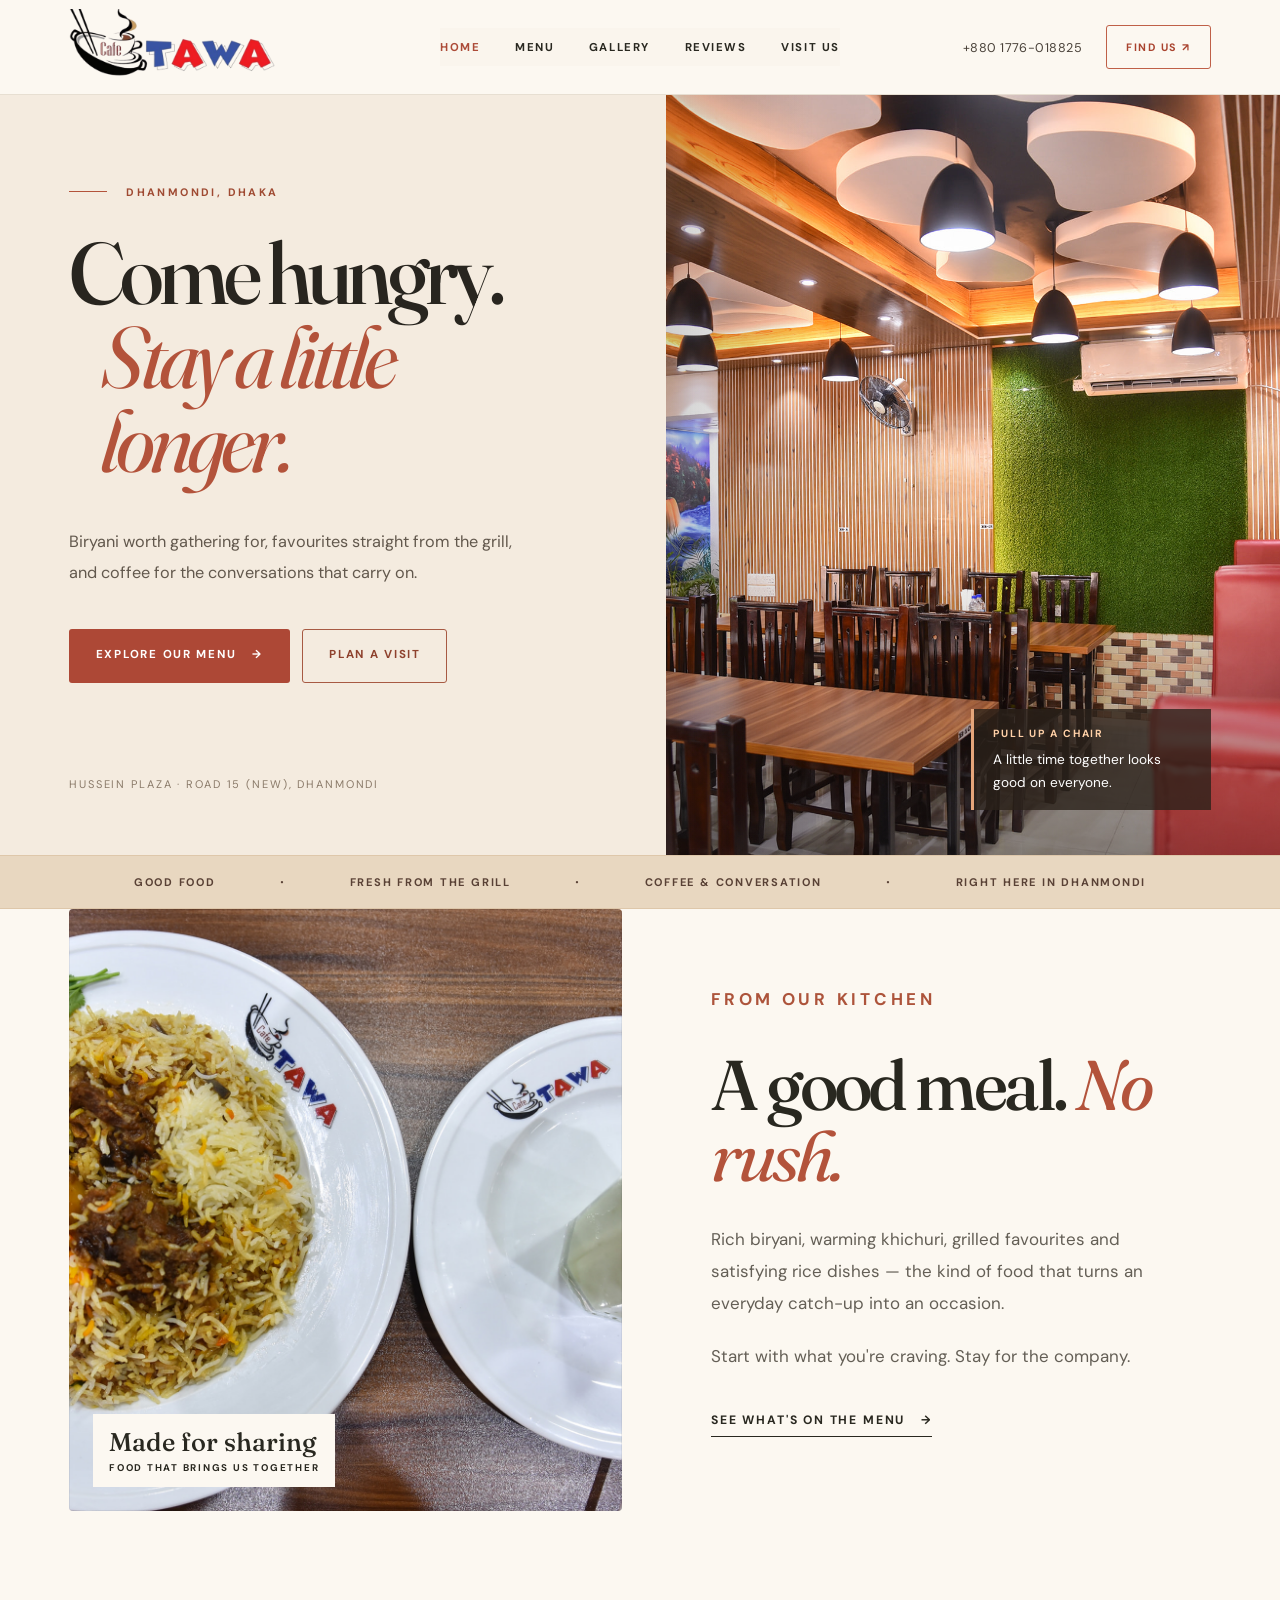
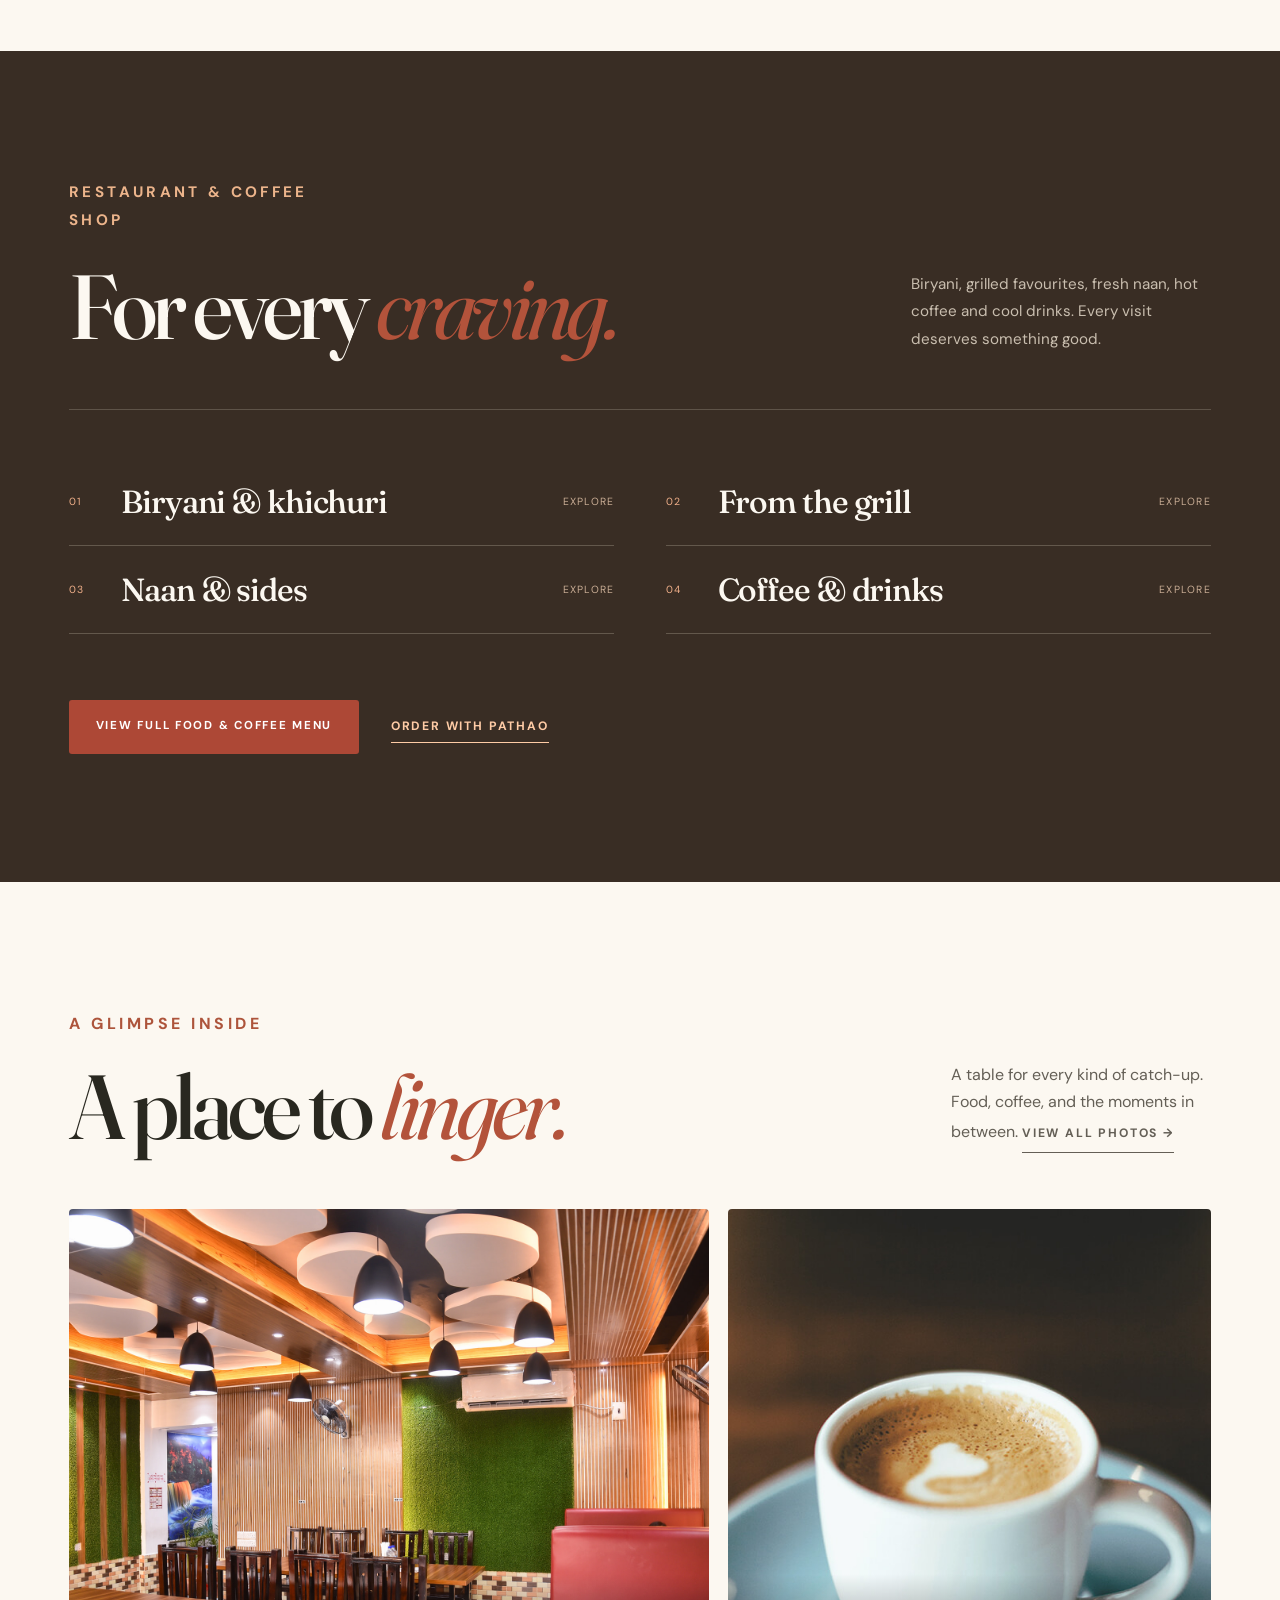
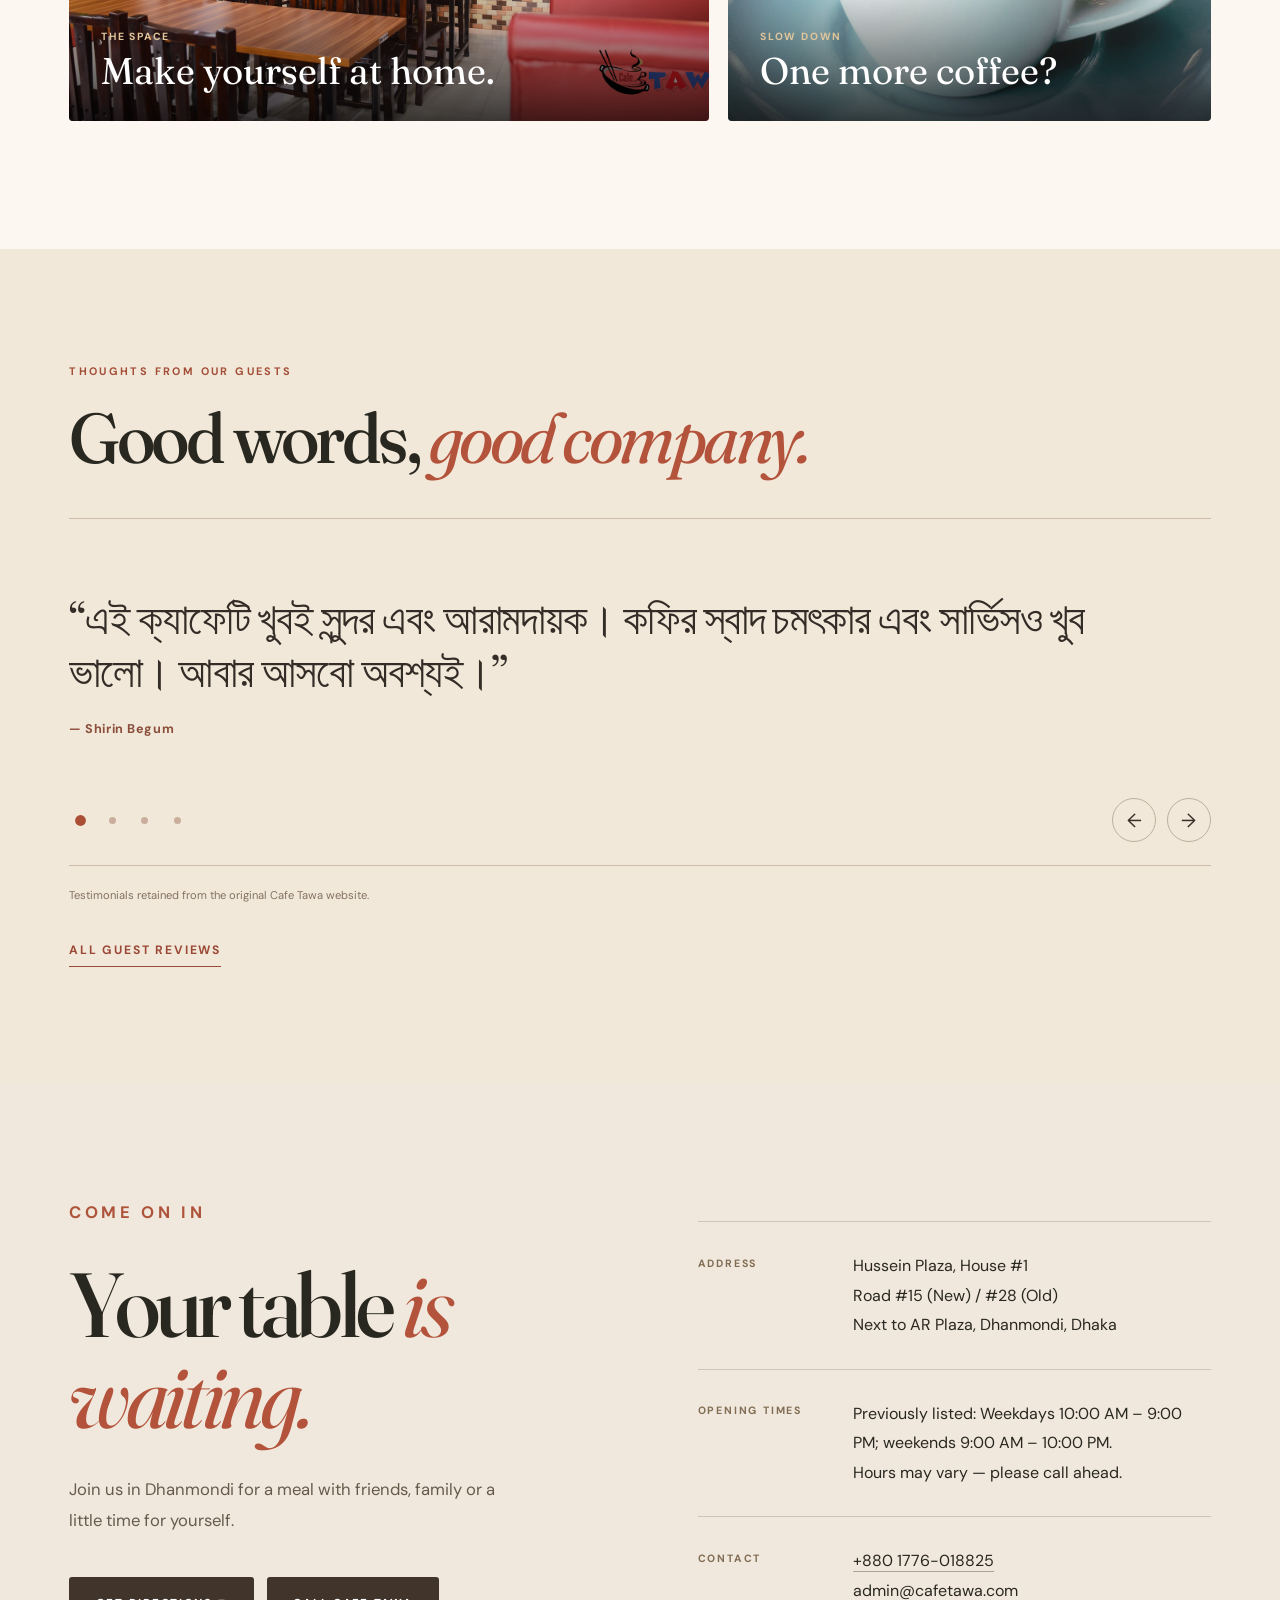
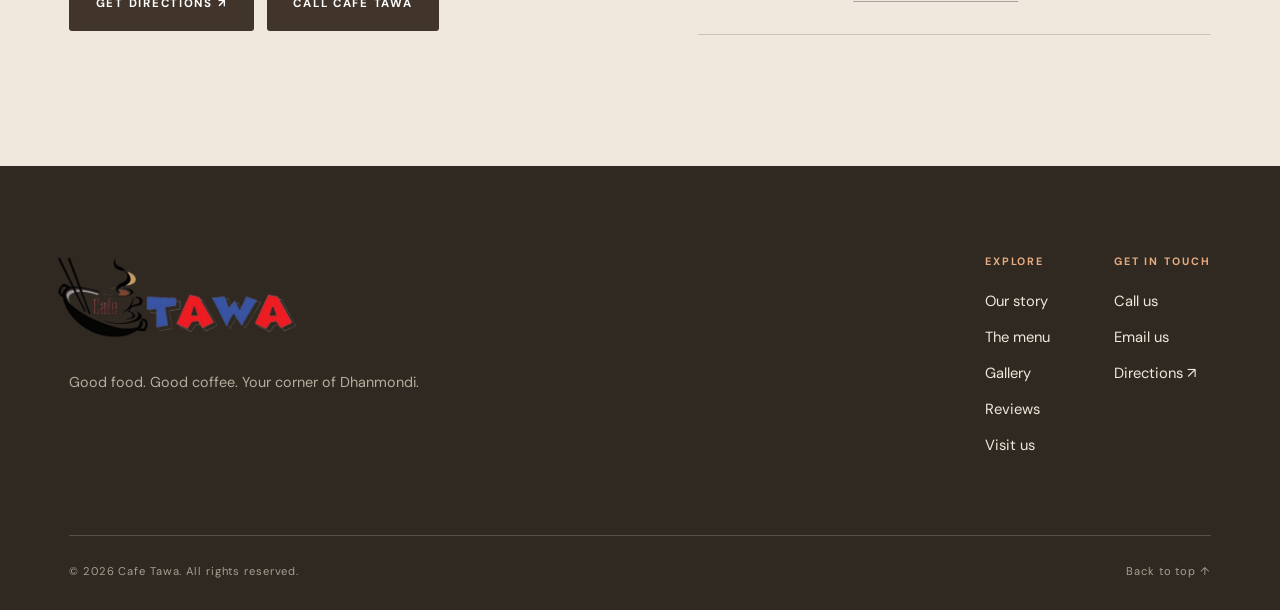
==== commit 489b9702: "fix: consistent original Cafe Tawa favicon and restaurant search metadata" ====
--- a/index.html
+++ b/index.html
@@ -1,4 +1,4 @@
-<!doctype html><html lang="en"><head><meta charset="utf-8"><meta name="viewport" content="width=device-width, initial-scale=1"><meta name="theme-color" content="#fcf8f1"><meta name="description" content="Cafe Tawa in Dhanmondi, Dhaka. Biryani, khichuri, grills, coffee and good company. Explore our menu, find us or order delivery."><link rel="canonical" href="https://cafetawa.com/"><meta property="og:type" content="restaurant"><meta property="og:title" content="Cafe Tawa | Restaurant & Café in Dhanmondi"><meta property="og:description" content="Come hungry. Stay a little longer. Find us in Dhanmondi, Dhaka."><meta property="og:image" content="https://cafetawa.com/images/gallery/469578017_1083793163534440_3454982807789287247_n.jpg"><title>Cafe Tawa | Restaurant & Café in Dhanmondi, Dhaka</title><link rel="icon" type="image/jpeg" href="/favicon.jpg"><link rel="preconnect" href="https://fonts.googleapis.com"><link rel="preconnect" href="https://fonts.gstatic.com" crossorigin><link href="https://fonts.googleapis.com/css2?family=DM+Sans:wght@400;500;600;700&family=Fraunces:ital,opsz,wght@0,9..144,400;0,9..144,500;0,9..144,600;1,9..144,400;1,9..144,500&display=swap" rel="stylesheet"><link rel="preload" as="image" href="images/gallery/130541223_135856751661424_7557791355764471478_n.jpg"><link rel="stylesheet" href="css/cafe-tawa.css"><link rel="stylesheet" href="css/cafe-tawa-refresh.css"><script src="js/cafe-tawa.js" defer></script></head><body id="top"><a class="skip-link" href="#main">Skip to content</a><header class="site-header"><div class="container header__inner"><a class="brand" href="#top" aria-label="Cafe Tawa — back to top"><img src="images/Summer.png" width="172" height="89" alt="Cafe Tawa original logo"></a><nav class="header__nav" id="primary-navigation" data-navigation aria-label="Primary navigation"><ul class="nav-list">
+<!doctype html><html lang="en"><head><meta charset="utf-8"><meta name="viewport" content="width=device-width, initial-scale=1"><meta name="theme-color" content="#fcf8f1"><meta name="description" content="Cafe Tawa in Dhanmondi, Dhaka. Biryani, khichuri, grills, coffee and good company. Explore our menu, find us or order delivery."><link rel="canonical" href="https://cafetawa.com/"><meta property="og:type" content="restaurant"><meta property="og:title" content="Cafe Tawa | Restaurant & Café in Dhanmondi"><meta property="og:description" content="Come hungry. Stay a little longer. Find us in Dhanmondi, Dhaka."><meta property="og:image" content="https://cafetawa.com/images/gallery/469578017_1083793163534440_3454982807789287247_n.jpg"><title>Cafe Tawa | Restaurant & Café in Dhanmondi, Dhaka</title><link rel="icon" type="image/png" href="images/Summer.png"><link rel="preconnect" href="https://fonts.googleapis.com"><link rel="preconnect" href="https://fonts.gstatic.com" crossorigin><link href="https://fonts.googleapis.com/css2?family=DM+Sans:wght@400;500;600;700&family=Fraunces:ital,opsz,wght@0,9..144,400;0,9..144,500;0,9..144,600;1,9..144,400;1,9..144,500&display=swap" rel="stylesheet"><link rel="preload" as="image" href="images/gallery/130541223_135856751661424_7557791355764471478_n.jpg"><link rel="stylesheet" href="css/cafe-tawa.css"><link rel="stylesheet" href="css/cafe-tawa-refresh.css"><script src="js/cafe-tawa.js" defer></script><script type="application/ld+json">{"@context":"https://schema.org","@type":"Restaurant","@id":"https://cafetawa.com/#restaurant","name":"Cafe Tawa","url":"https://cafetawa.com/","image":"https://cafetawa.com/images/gallery/130541223_135856751661424_7557791355764471478_n.jpg","telephone":"+8801776018825","email":"admin@cafetawa.com","servesCuisine":["Bangladeshi","Biryani","Grill","Coffee"],"hasMenu":"https://cafetawa.com/menu.html","address":{"@type":"PostalAddress","streetAddress":"Hussein Plaza, House #1, Road #15 (New), Road #28 (Old), next to AR Plaza","addressLocality":"Dhanmondi","addressRegion":"Dhaka","addressCountry":"BD"}}</script></head><body id="top"><a class="skip-link" href="#main">Skip to content</a><header class="site-header"><div class="container header__inner"><a class="brand" href="#top" aria-label="Cafe Tawa — back to top"><img src="images/Summer.png" width="172" height="89" alt="Cafe Tawa original logo"></a><nav class="header__nav" id="primary-navigation" data-navigation aria-label="Primary navigation"><ul class="nav-list">
 <li><a href="#top" aria-current="page">Home</a></li><li><a href="menu.html">Menu</a></li>
 <li><a href="moments.html">Gallery</a></li><li><a href="reviews.html">Reviews</a></li>
 <li><a href="#visit">Visit us</a></li></ul></nav><div class="header__actions"><a class="header__phone" href="tel:+8801776018825">+880 1776-018825</a><a class="header__cta" href="#visit">Find us ↗</a><button type="button" class="menu-toggle" data-menu-toggle aria-controls="primary-navigation" aria-expanded="false" aria-label="Toggle navigation"><svg aria-hidden="true" viewBox="0 0 24 24" fill="none" stroke="currentColor" stroke-width="1.5" stroke-linecap="round"><path d="M3 7h18M3 12h18M3 17h18"/></svg></button></div></div></header><main id="main"><section class="hero" aria-labelledby="hero-heading"><div class="hero__copy"><p class="eyebrow hero__eyebrow">Dhanmondi, Dhaka</p><h1 class="hero__title" id="hero-heading">Come hungry.<em>Stay a little longer.</em></h1><p class="hero__lead">Biryani worth gathering for, favourites straight from the grill, and coffee for the conversations that carry on.</p><div class="hero__buttons"><a class="button button--gold" href="menu.html">Explore our menu <span aria-hidden="true">→</span></a><a class="button button--outline" href="#visit">Plan a visit</a></div><p class="hero__footnote">Hussein Plaza · Road 15 (New), Dhanmondi</p></div><div class="hero__visual"><img src="images/gallery/130541223_135856751661424_7557791355764471478_n.jpg" width="1200" height="800" fetchpriority="high" alt="Warmly lit Cafe Tawa dining space with wooden tables and seating"><div class="hero__image-tag"><span>Pull up a chair</span>A little time together looks good on everyone.</div></div></section><div class="ticker" aria-label="Menu highlights"><div class="ticker__inner"><span>Good food</span><b aria-hidden="true">·</b><span>Fresh from the grill</span><b aria-hidden="true">·</b><span>Coffee &amp; conversation</span><b aria-hidden="true">·</b><span>Right here in Dhanmondi</span></div></div><section class="feature" id="about" aria-labelledby="feature-heading"><div class="container feature__grid"><figure class="feature__photo"><img src="images/gallery/469578017_1083793163534440_3454982807789287247_n.jpg" width="1200" height="800" loading="lazy" decoding="async" alt="A plated biryani meal and drink at Cafe Tawa"><figcaption class="feature__counter">Made for sharing<span>Food that brings us together</span></figcaption></figure><div class="feature__copy"><p class="eyebrow">From our kitchen</p><h2 class="section-heading section-heading--sm" id="feature-heading">A good meal. <em>No rush.</em></h2><p>Rich biryani, warming khichuri, grilled favourites and satisfying rice dishes — the kind of food that turns an everyday catch-up into an occasion.</p><p>Start with what you're craving. Stay for the company.</p><a class="text-link" href="menu.html">See what's on the menu <span aria-hidden="true">→</span></a></div></div></section><section class="menu-section" id="menu" aria-labelledby="menu-heading"><div class="container">
--- a/css/cafe-tawa-refresh.css
+++ b/css/cafe-tawa-refresh.css
@@ -164,3 +164,38 @@
  .menu-cta__actions{width:100%;flex-direction:column}
 }
 @media(prefers-reduced-motion:reduce){.review-carousel__track,.moments-photo img{transition:none!important}}
+
+/* Homepage menu shortcuts, gallery finishing and keyboard utilities */
+.sr-only{position:absolute!important;width:1px!important;height:1px!important;padding:0!important;margin:-1px!important;overflow:hidden!important;clip:rect(0,0,0,0)!important;white-space:nowrap!important;border:0!important}
+.home-menu-categories{display:grid;grid-template-columns:repeat(2,minmax(0,1fr));gap:0 3.2rem;margin:3rem 0 1.5rem}
+.home-menu-categories a{display:grid;grid-template-columns:2rem 1fr auto;gap:1.25rem;align-items:center;border-bottom:1px solid rgba(255,244,226,.21);padding:1.5rem 0;transition:color .2s}
+.home-menu-categories a:hover{color:#ffbd90}
+.home-menu-categories span,.home-menu-categories small{font-size:.65rem;letter-spacing:.12em;text-transform:uppercase;color:#f1b08a}
+.home-menu-categories strong{font-family:var(--serif);font-size:clamp(1.45rem,2.5vw,2.45rem);font-weight:500;letter-spacing:-.035em}
+.home-menu-categories small{color:#c9ad95}
+.menu-section .menu-foot{padding-top:1rem}
+.review-carousel-section>.container>.text-link{margin-top:2rem;color:#9b4936}
+.gallery-review-intro{font-size:1rem;line-height:1.85;max-width:580px;color:var(--muted);margin:1.3rem 0 2.2rem}
+.moments-hero{background:#3a3028}
+.moments-hero .eyebrow{color:#e6b18e}
+.moments-gallery{background:#fffaf4}
+.moments-section__head .eyebrow{color:#ad573d}
+.moments-photo{border-radius:3px}
+.moments-cta{background:#342b22}
+.moments-cta .eyebrow{color:#ffd3b3}
+.moments-cta__actions .button--outline{color:#fff4e7;border-color:#bba392}
+.moments-cta__actions .button--outline:hover{background:#574031}
+.review-carousel__slide:focus{outline:none}
+@media(max-width:820px){
+ .home-menu-categories{gap:0 1.8rem}
+ .home-menu-categories a{gap:.8rem;grid-template-columns:1.2rem 1fr}
+ .home-menu-categories small{display:none}
+}
+@media(max-width:560px){
+ .home-menu-categories{grid-template-columns:1fr;margin-top:2rem}
+ .home-menu-categories a{padding:1.2rem 0;grid-template-columns:1.2rem 1fr auto}
+ .home-menu-categories small{display:block}
+ .home-menu-categories strong{font-size:1.6rem}
+ .menu-section .menu-foot .button{width:100%}
+ .review-carousel-section .section-heading{font-size:3.15rem}
+}
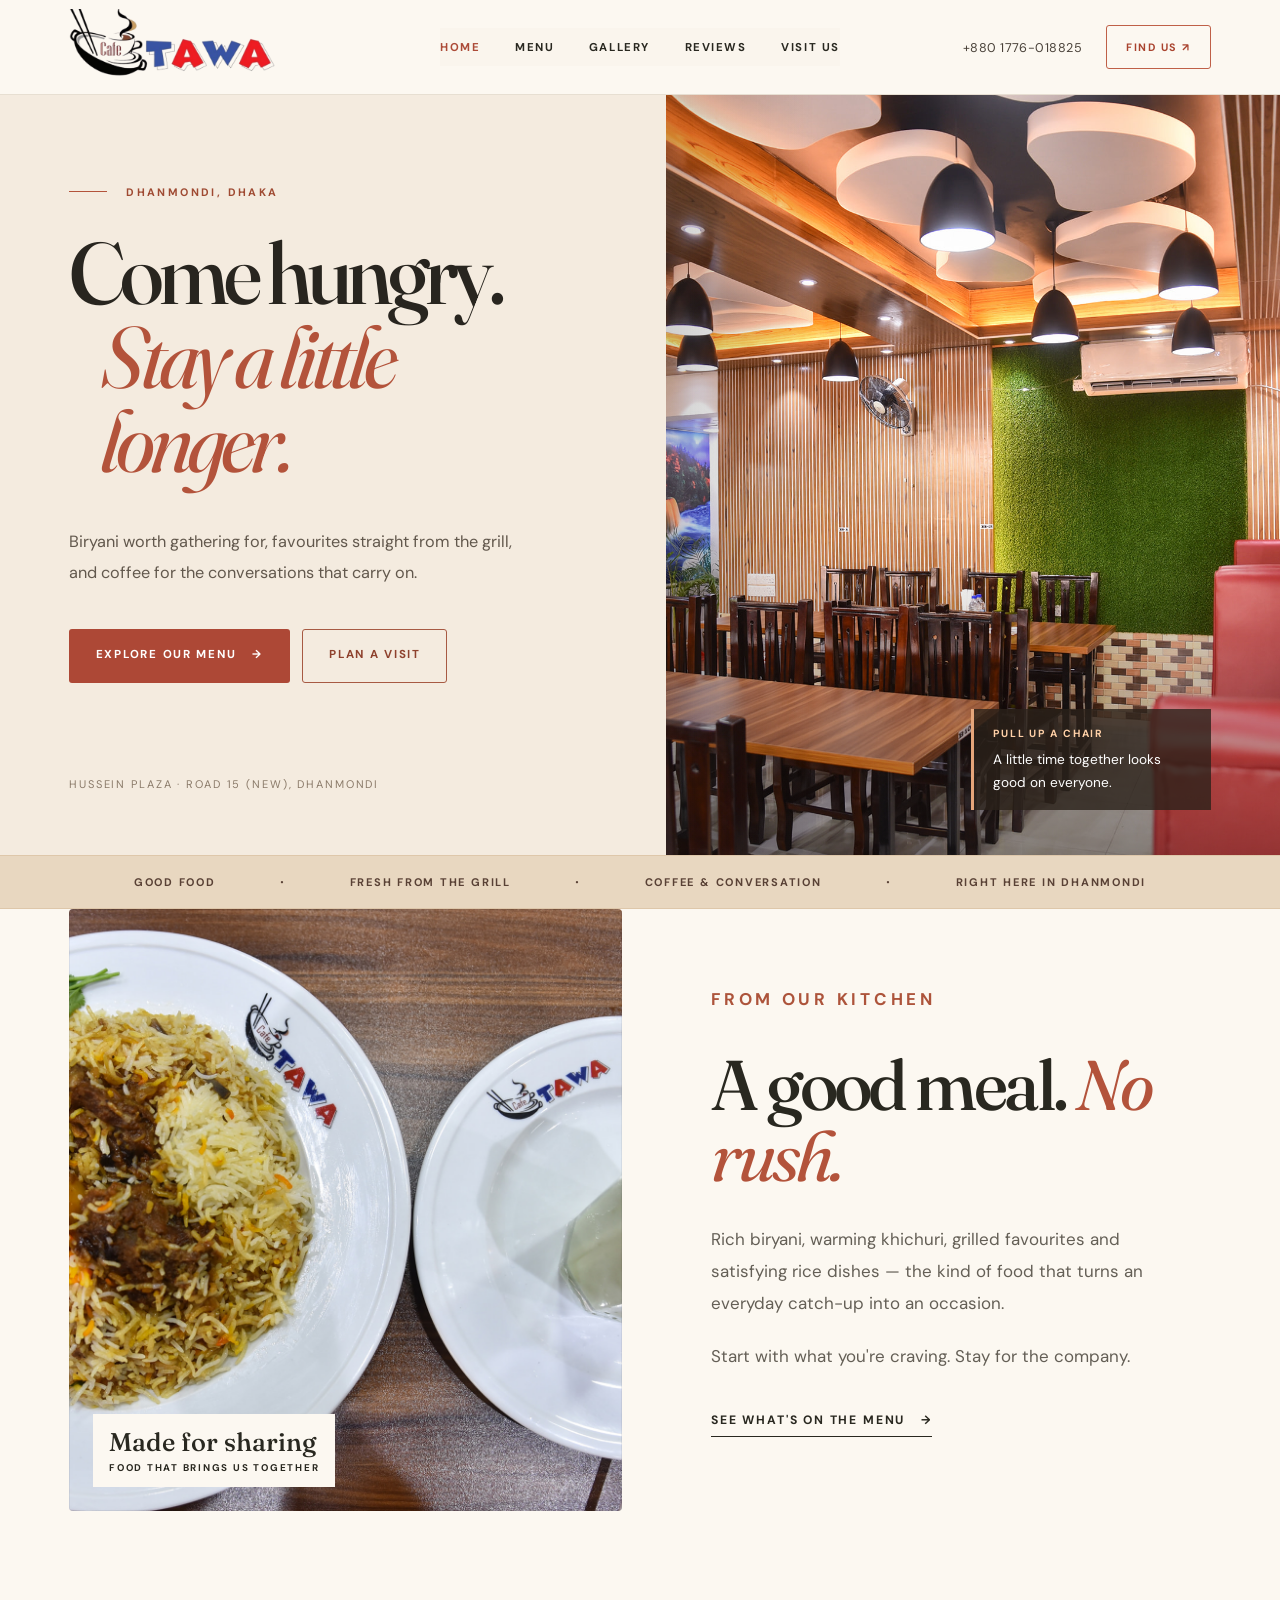
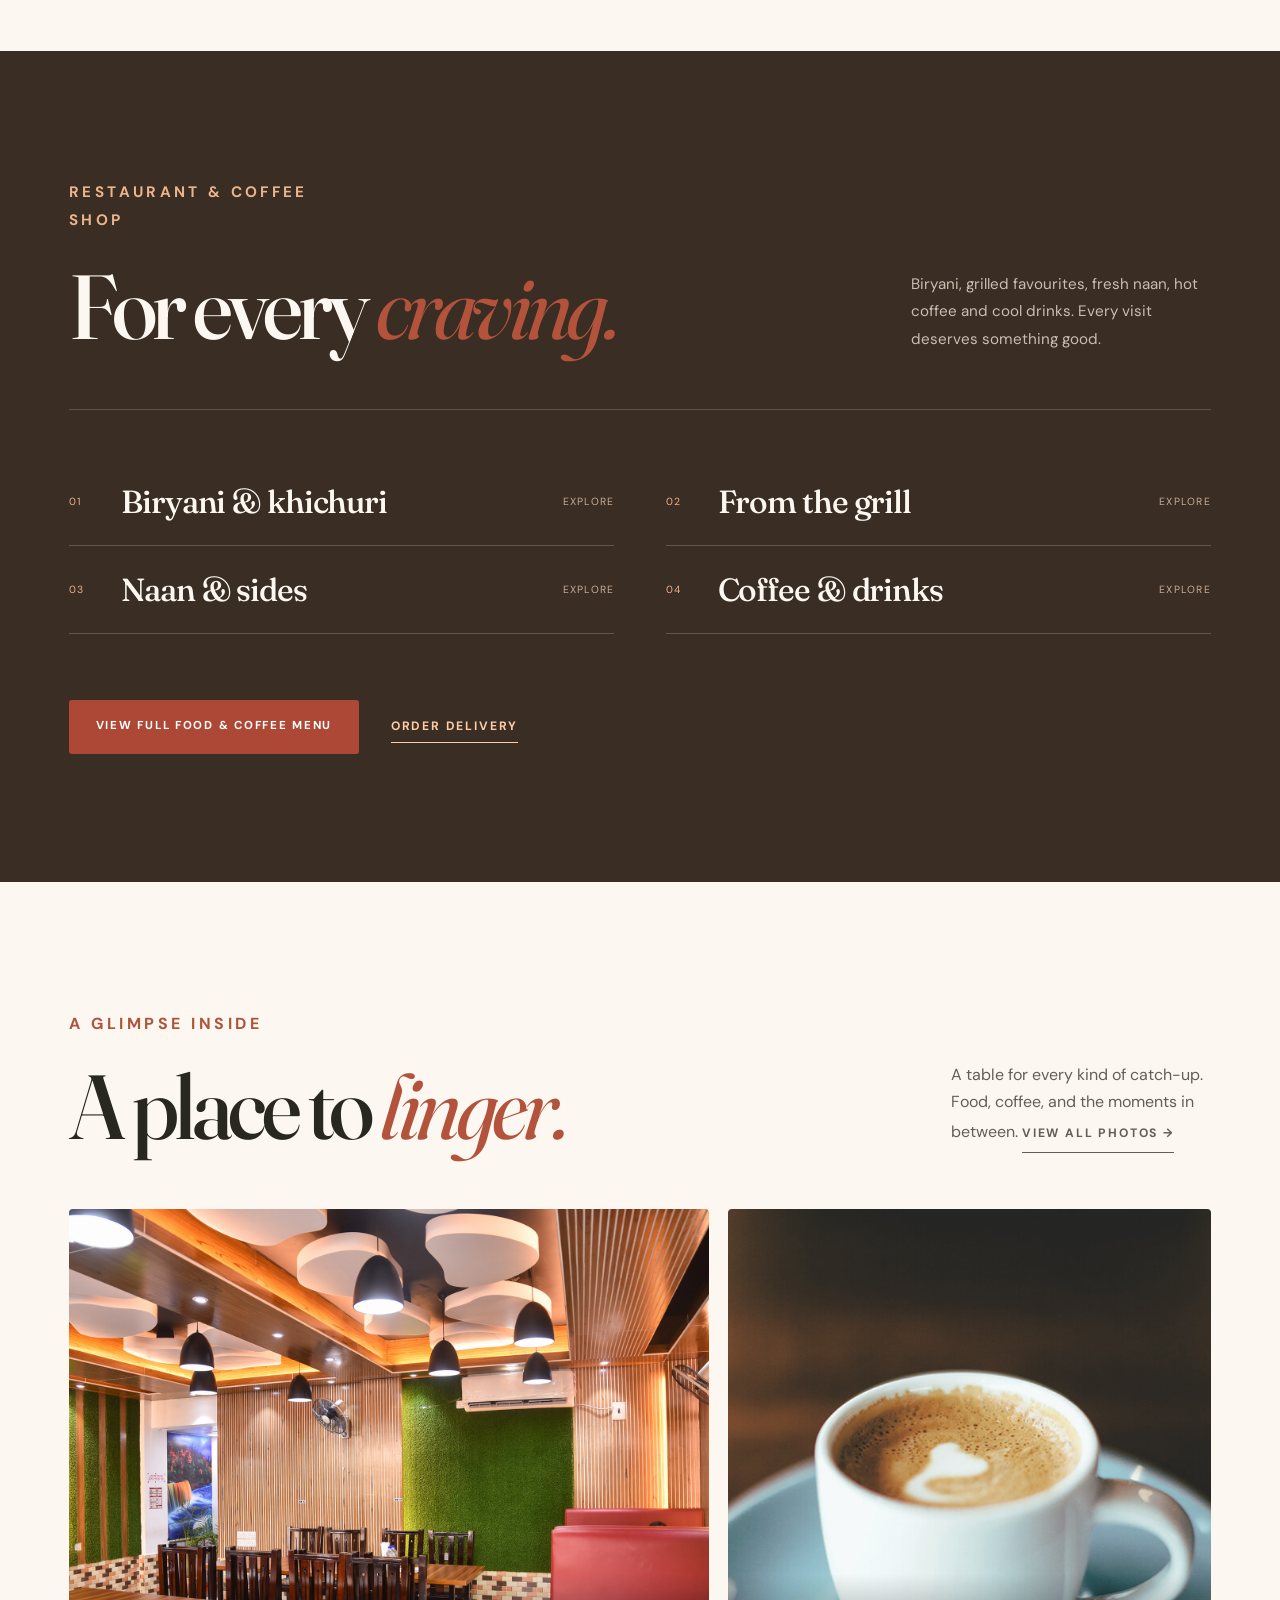
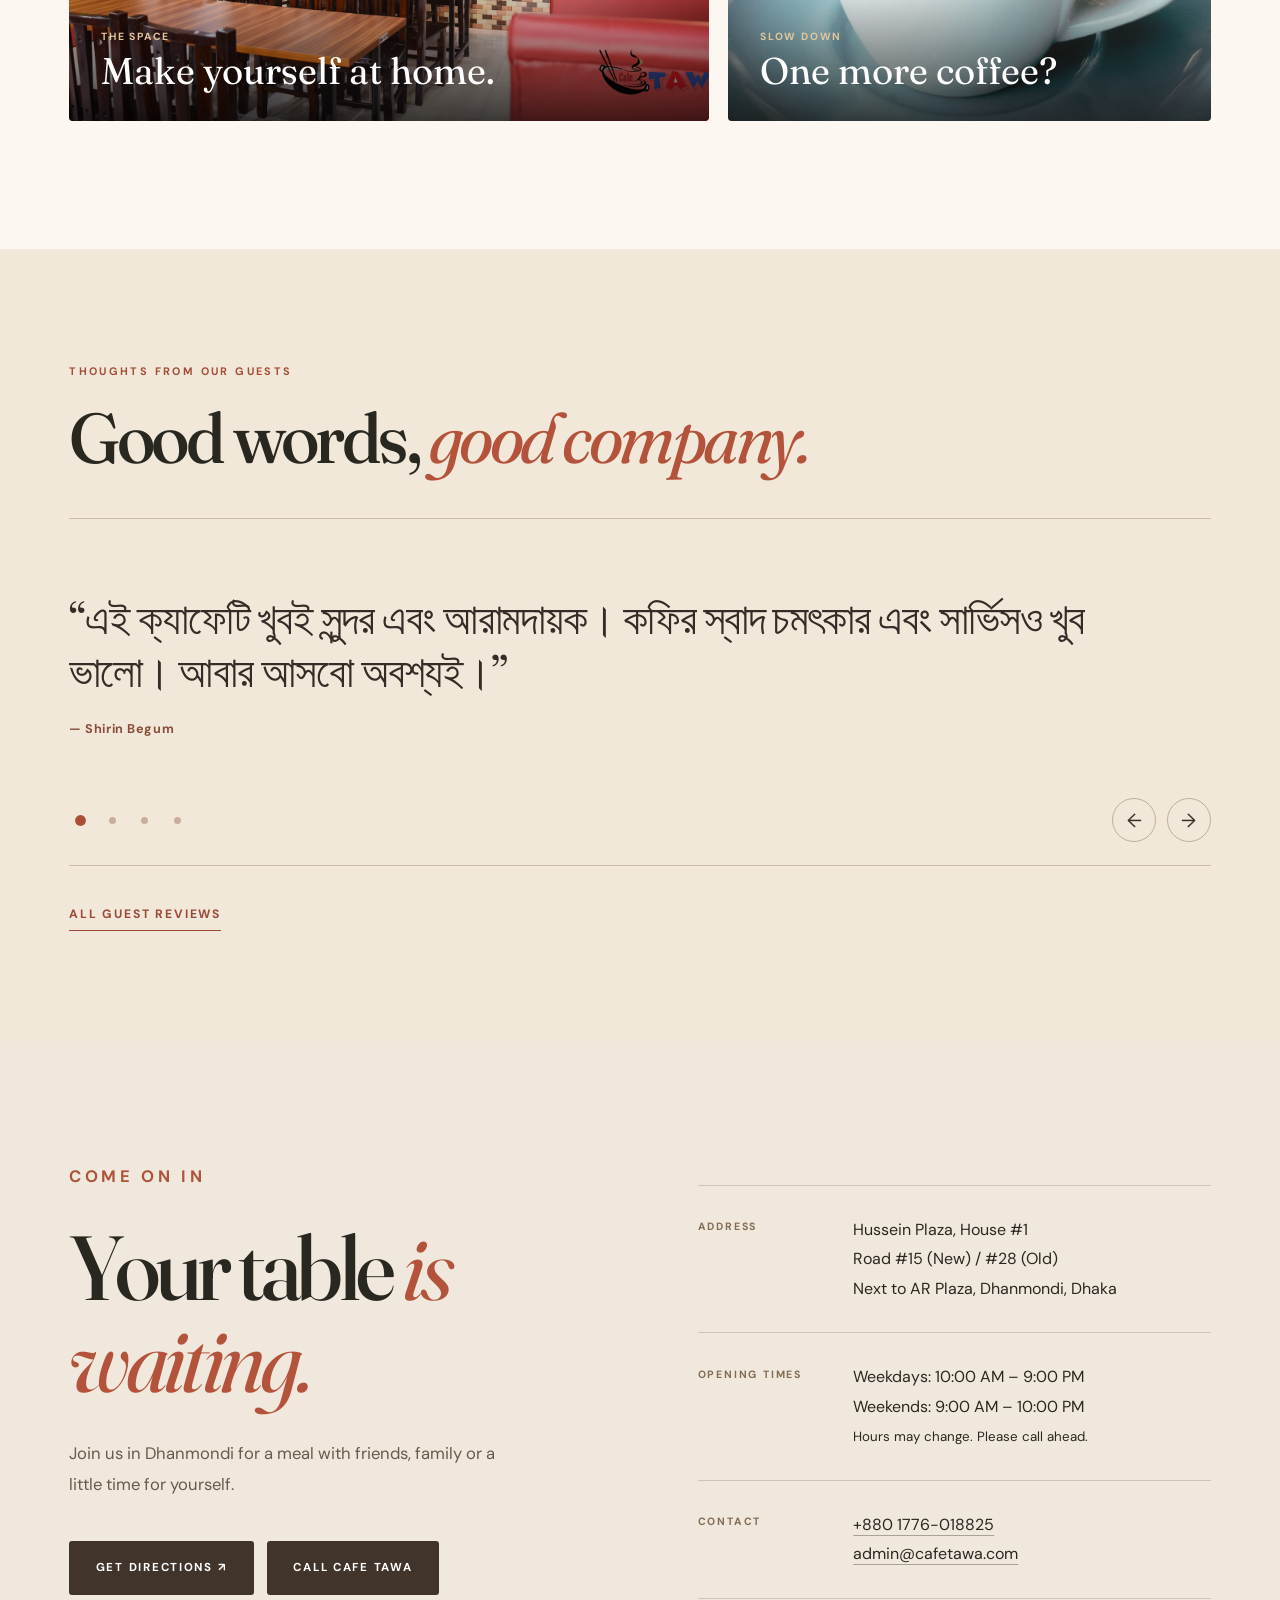
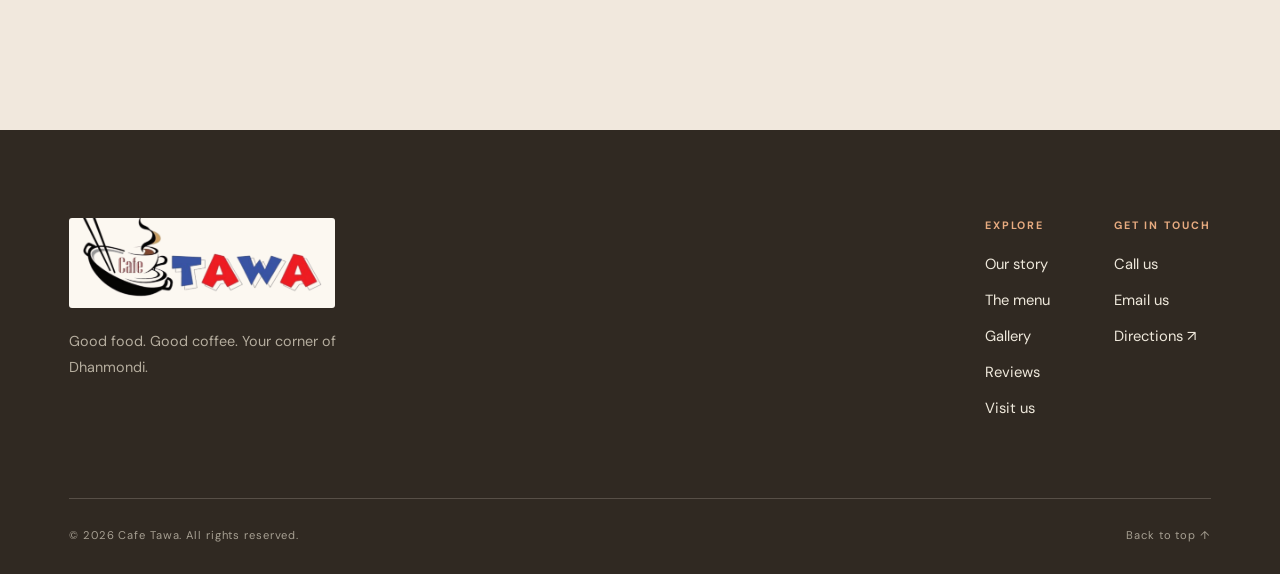
==== commit 30959ef0: "copy: simplify hours, delivery and customer review wording" ====
--- a/index.html
+++ b/index.html
@@ -1,4 +1,4 @@
-<!doctype html><html lang="en"><head><meta charset="utf-8"><meta name="viewport" content="width=device-width, initial-scale=1"><meta name="theme-color" content="#fcf8f1"><meta name="description" content="Cafe Tawa in Dhanmondi, Dhaka. Biryani, khichuri, grills, coffee and good company. Explore our menu, find us or order delivery."><link rel="canonical" href="https://cafetawa.com/"><meta property="og:type" content="restaurant"><meta property="og:title" content="Cafe Tawa | Restaurant & Café in Dhanmondi"><meta property="og:description" content="Come hungry. Stay a little longer. Find us in Dhanmondi, Dhaka."><meta property="og:image" content="https://cafetawa.com/images/gallery/469578017_1083793163534440_3454982807789287247_n.jpg"><title>Cafe Tawa | Restaurant & Café in Dhanmondi, Dhaka</title><link rel="icon" type="image/png" href="images/Summer.png"><link rel="preconnect" href="https://fonts.googleapis.com"><link rel="preconnect" href="https://fonts.gstatic.com" crossorigin><link href="https://fonts.googleapis.com/css2?family=DM+Sans:wght@400;500;600;700&family=Fraunces:ital,opsz,wght@0,9..144,400;0,9..144,500;0,9..144,600;1,9..144,400;1,9..144,500&display=swap" rel="stylesheet"><link rel="preload" as="image" href="images/gallery/130541223_135856751661424_7557791355764471478_n.jpg"><link rel="stylesheet" href="css/cafe-tawa.css"><link rel="stylesheet" href="css/cafe-tawa-refresh.css"><script src="js/cafe-tawa.js" defer></script><script type="application/ld+json">{"@context":"https://schema.org","@type":"Restaurant","@id":"https://cafetawa.com/#restaurant","name":"Cafe Tawa","url":"https://cafetawa.com/","image":"https://cafetawa.com/images/gallery/130541223_135856751661424_7557791355764471478_n.jpg","telephone":"+8801776018825","email":"admin@cafetawa.com","servesCuisine":["Bangladeshi","Biryani","Grill","Coffee"],"hasMenu":"https://cafetawa.com/menu.html","address":{"@type":"PostalAddress","streetAddress":"Hussein Plaza, House #1, Road #15 (New), Road #28 (Old), next to AR Plaza","addressLocality":"Dhanmondi","addressRegion":"Dhaka","addressCountry":"BD"}}</script></head><body id="top"><a class="skip-link" href="#main">Skip to content</a><header class="site-header"><div class="container header__inner"><a class="brand" href="#top" aria-label="Cafe Tawa — back to top"><img src="images/Summer.png" width="172" height="89" alt="Cafe Tawa original logo"></a><nav class="header__nav" id="primary-navigation" data-navigation aria-label="Primary navigation"><ul class="nav-list">
+<!doctype html><html lang="en"><head><meta charset="utf-8"><meta name="viewport" content="width=device-width, initial-scale=1"><meta name="theme-color" content="#fcf8f1"><meta name="description" content="Cafe Tawa in Dhanmondi, Dhaka. Biryani, khichuri, grills, coffee and good company. Explore our menu, find us or order delivery."><link rel="canonical" href="https://cafetawa.com/"><meta property="og:type" content="restaurant"><meta property="og:title" content="Cafe Tawa | Restaurant & Café in Dhanmondi"><meta property="og:description" content="Come hungry. Stay a little longer. Find us in Dhanmondi, Dhaka."><meta property="og:image" content="https://cafetawa.com/images/gallery/469578017_1083793163534440_3454982807789287247_n.jpg"><title>Cafe Tawa | Restaurant & Café in Dhanmondi, Dhaka</title><link rel="icon" type="image/png" href="images/Summer.png"><link rel="preconnect" href="https://fonts.googleapis.com"><link rel="preconnect" href="https://fonts.gstatic.com" crossorigin><link href="https://fonts.googleapis.com/css2?family=DM+Sans:wght@400;500;600;700&family=Fraunces:ital,opsz,wght@0,9..144,400;0,9..144,500;0,9..144,600;1,9..144,400;1,9..144,500&display=swap" rel="stylesheet"><link rel="preload" as="image" href="images/gallery/130541223_135856751661424_7557791355764471478_n.jpg"><link rel="stylesheet" href="css/cafe-tawa.css"><link rel="stylesheet" href="css/cafe-tawa-refresh.css"><script src="js/cafe-tawa.js" defer></script><script type="application/ld+json">{"@context":"https://schema.org","@type":"Restaurant","@id":"https://cafetawa.com/#restaurant","name":"Cafe Tawa","url":"https://cafetawa.com/","image":"https://cafetawa.com/images/gallery/130541223_135856751661424_7557791355764471478_n.jpg","telephone":"+8801776018825","email":"admin@cafetawa.com","servesCuisine":["Bangladeshi","Biryani","Grill","Coffee"],"hasMenu":"https://cafetawa.com/menu.html","address":{"@type":"PostalAddress","streetAddress":"Hussein Plaza, House #1, Road #15 (New), Road #28 (Old), next to AR Plaza","addressLocality":"Dhanmondi","addressRegion":"Dhaka","addressCountry":"BD"}}</script></head><body id="top"><a class="skip-link" href="#main">Skip to content</a><header class="site-header"><div class="container header__inner"><a class="brand" href="#top" aria-label="Cafe Tawa — back to top"><img src="images/Summer.png" width="172" height="89" alt="Cafe Tawa logo"></a><nav class="header__nav" id="primary-navigation" data-navigation aria-label="Primary navigation"><ul class="nav-list">
 <li><a href="#top" aria-current="page">Home</a></li><li><a href="menu.html">Menu</a></li>
 <li><a href="moments.html">Gallery</a></li><li><a href="reviews.html">Reviews</a></li>
 <li><a href="#visit">Visit us</a></li></ul></nav><div class="header__actions"><a class="header__phone" href="tel:+8801776018825">+880 1776-018825</a><a class="header__cta" href="#visit">Find us ↗</a><button type="button" class="menu-toggle" data-menu-toggle aria-controls="primary-navigation" aria-expanded="false" aria-label="Toggle navigation"><svg aria-hidden="true" viewBox="0 0 24 24" fill="none" stroke="currentColor" stroke-width="1.5" stroke-linecap="round"><path d="M3 7h18M3 12h18M3 17h18"/></svg></button></div></div></header><main id="main"><section class="hero" aria-labelledby="hero-heading"><div class="hero__copy"><p class="eyebrow hero__eyebrow">Dhanmondi, Dhaka</p><h1 class="hero__title" id="hero-heading">Come hungry.<em>Stay a little longer.</em></h1><p class="hero__lead">Biryani worth gathering for, favourites straight from the grill, and coffee for the conversations that carry on.</p><div class="hero__buttons"><a class="button button--gold" href="menu.html">Explore our menu <span aria-hidden="true">→</span></a><a class="button button--outline" href="#visit">Plan a visit</a></div><p class="hero__footnote">Hussein Plaza · Road 15 (New), Dhanmondi</p></div><div class="hero__visual"><img src="images/gallery/130541223_135856751661424_7557791355764471478_n.jpg" width="1200" height="800" fetchpriority="high" alt="Warmly lit Cafe Tawa dining space with wooden tables and seating"><div class="hero__image-tag"><span>Pull up a chair</span>A little time together looks good on everyone.</div></div></section><div class="ticker" aria-label="Menu highlights"><div class="ticker__inner"><span>Good food</span><b aria-hidden="true">·</b><span>Fresh from the grill</span><b aria-hidden="true">·</b><span>Coffee &amp; conversation</span><b aria-hidden="true">·</b><span>Right here in Dhanmondi</span></div></div><section class="feature" id="about" aria-labelledby="feature-heading"><div class="container feature__grid"><figure class="feature__photo"><img src="images/gallery/469578017_1083793163534440_3454982807789287247_n.jpg" width="1200" height="800" loading="lazy" decoding="async" alt="A plated biryani meal and drink at Cafe Tawa"><figcaption class="feature__counter">Made for sharing<span>Food that brings us together</span></figcaption></figure><div class="feature__copy"><p class="eyebrow">From our kitchen</p><h2 class="section-heading section-heading--sm" id="feature-heading">A good meal. <em>No rush.</em></h2><p>Rich biryani, warming khichuri, grilled favourites and satisfying rice dishes — the kind of food that turns an everyday catch-up into an occasion.</p><p>Start with what you're craving. Stay for the company.</p><a class="text-link" href="menu.html">See what's on the menu <span aria-hidden="true">→</span></a></div></div></section><section class="menu-section" id="menu" aria-labelledby="menu-heading"><div class="container">
@@ -11,7 +11,7 @@
 <a href="menu.html#naan"><span>03</span><strong>Naan & sides</strong><small>Explore</small></a>
 <a href="menu.html#drinks"><span>04</span><strong>Coffee & drinks</strong><small>Explore</small></a>
 </div><div class="menu-foot"><a class="button button--gold" href="menu.html">View full food & coffee menu</a>
-<a class="text-link" href="https://food.pathao.com/restaurants/gq2tgoi/cafe-tawa" target="_blank" rel="noopener noreferrer">Order with Pathao</a></div>
+<a class="text-link" href="https://food.pathao.com/restaurants/gq2tgoi/cafe-tawa" target="_blank" rel="noopener noreferrer">Order delivery</a></div>
 </div></section><section class="spotlight" id="gallery" aria-labelledby="gallery-heading"><div class="container"><div class="spotlight__header"><div><p class="eyebrow">A glimpse inside</p><h2 class="section-heading" id="gallery-heading">A place to <em>linger.</em></h2></div><p>A table for every kind of catch-up. Food, coffee, and the moments in between. <a class="text-link" href="moments.html">View all photos →</a></p></div><div class="spotlight__photos"><figure class="spotlight__photo spotlight__photo--food"><img src="images/gallery/130541223_135856751661424_7557791355764471478_n.jpg" loading="lazy" decoding="async" alt="Inside the Cafe Tawa dining room"><figcaption><span>The space</span>Make yourself at home.</figcaption></figure><figure class="spotlight__photo spotlight__photo--coffee"><img src="images/gallery/gallery-01.jpg" loading="lazy" decoding="async" alt="A cappuccino with delicate latte art"><figcaption><span>Slow down</span>One more coffee?</figcaption></figure></div></div></section><section class="review-carousel-section" id="reviews" aria-labelledby="home-reviews-heading">
 <div class="container"><p class="eyebrow">Thoughts from our guests</p>
 <h2 class="section-heading section-heading--sm" id="home-reviews-heading">Good words, <em>good company.</em></h2>
@@ -23,5 +23,5 @@
 <div class="review-carousel__foot"><div class="review-carousel__dots" data-carousel-dots aria-label="Choose a review"></div>
 <div class="review-carousel__arrows"><button type="button" data-carousel-prev aria-label="Previous review">←</button><button type="button" data-carousel-next aria-label="Next review">→</button></div></div>
 <p class="sr-only" role="status" aria-live="polite" data-carousel-status></p></div>
-<p class="review-carousel__notice">Testimonials retained from the original Cafe Tawa website.</p>
-<a class="text-link" href="reviews.html">All guest reviews</a></div></section><section class="visit" id="visit" aria-labelledby="visit-heading"><div class="container visit__grid"><div class="visit__intro"><p class="eyebrow">Come on in</p><h2 class="section-heading" id="visit-heading">Your table <em>is waiting.</em></h2><p>Join us in Dhanmondi for a meal with friends, family or a little time for yourself.</p><div class="visit__actions"><a class="button button--dark" href="https://www.google.com/maps/search/?api=1&amp;query=Cafe%20Tawa%20Hussein%20Plaza%20Dhanmondi%20Dhaka" target="_blank" rel="noopener noreferrer">Get directions ↗</a><a class="button button--dark" href="tel:+8801776018825">Call Cafe Tawa</a></div></div><dl class="visit__details"><div class="visit__detail"><dt>Address</dt><dd>Hussein Plaza, House #1<br>Road #15 (New) / #28 (Old)<br>Next to AR Plaza, Dhanmondi, Dhaka</dd></div><div class="visit__detail"><dt>Opening times</dt><dd>Previously listed: Weekdays 10:00 AM – 9:00 PM; weekends 9:00 AM – 10:00 PM.<br>Hours may vary — please call ahead.</dd></div><div class="visit__detail"><dt>Contact</dt><dd><a href="tel:+8801776018825">+880 1776-018825</a><br><a href="mailto:admin@cafetawa.com">admin@cafetawa.com</a></dd></div></dl></div></section></main><footer class="site-footer"><div class="container"><div class="footer__top"><div class="footer__brand"><a href="#top" aria-label="Cafe Tawa, return to top"><img src="images/Summer.png" width="230" height="230" loading="lazy" alt="Cafe Tawa logo"></a><p>Good food. Good coffee. Your corner of Dhanmondi.</p></div><div class="footer__links"><div><h3>Explore</h3><a href="#about">Our story</a><a href="menu.html">The menu</a><a href="moments.html">Gallery</a><a href="reviews.html">Reviews</a><a href="#visit">Visit us</a></div><div><h3>Get in touch</h3><a href="tel:+8801776018825">Call us</a><a href="mailto:admin@cafetawa.com">Email us</a><a href="#visit">Directions ↗</a></div></div></div><div class="footer__bottom"><span>© <span data-year>2026</span> Cafe Tawa. All rights reserved.</span><a href="#top">Back to top ↑</a></div></div></footer></body></html>+
+<a class="text-link" href="reviews.html">All guest reviews</a></div></section><section class="visit" id="visit" aria-labelledby="visit-heading"><div class="container visit__grid"><div class="visit__intro"><p class="eyebrow">Come on in</p><h2 class="section-heading" id="visit-heading">Your table <em>is waiting.</em></h2><p>Join us in Dhanmondi for a meal with friends, family or a little time for yourself.</p><div class="visit__actions"><a class="button button--dark" href="https://www.google.com/maps/search/?api=1&amp;query=Cafe%20Tawa%20Hussein%20Plaza%20Dhanmondi%20Dhaka" target="_blank" rel="noopener noreferrer">Get directions ↗</a><a class="button button--dark" href="tel:+8801776018825">Call Cafe Tawa</a></div></div><dl class="visit__details"><div class="visit__detail"><dt>Address</dt><dd>Hussein Plaza, House #1<br>Road #15 (New) / #28 (Old)<br>Next to AR Plaza, Dhanmondi, Dhaka</dd></div><div class="visit__detail"><dt>Opening times</dt><dd>Weekdays: 10:00 AM – 9:00 PM<br>Weekends: 9:00 AM – 10:00 PM<br><small>Hours may change. Please call ahead.</small></dd></div><div class="visit__detail"><dt>Contact</dt><dd><a href="tel:+8801776018825">+880 1776-018825</a><br><a href="mailto:admin@cafetawa.com">admin@cafetawa.com</a></dd></div></dl></div></section></main><footer class="site-footer"><div class="container"><div class="footer__top"><div class="footer__brand"><a href="#top" aria-label="Cafe Tawa, return to top"><img src="images/Summer.png" width="230" height="230" loading="lazy" alt="Cafe Tawa logo"></a><p>Good food. Good coffee. Your corner of Dhanmondi.</p></div><div class="footer__links"><div><h3>Explore</h3><a href="#about">Our story</a><a href="menu.html">The menu</a><a href="moments.html">Gallery</a><a href="reviews.html">Reviews</a><a href="#visit">Visit us</a></div><div><h3>Get in touch</h3><a href="tel:+8801776018825">Call us</a><a href="mailto:admin@cafetawa.com">Email us</a><a href="#visit">Directions ↗</a></div></div></div><div class="footer__bottom"><span>© <span data-year>2026</span> Cafe Tawa. All rights reserved.</span><a href="#top">Back to top ↑</a></div></div></footer></body></html>
--- a/css/cafe-tawa-refresh.css
+++ b/css/cafe-tawa-refresh.css
@@ -198,4 +198,9 @@
  .home-menu-categories strong{font-size:1.6rem}
  .menu-section .menu-foot .button{width:100%}
  .review-carousel-section .section-heading{font-size:3.15rem}
-}+}
+/* Keep the original dark cup lettering readable in the footer */
+.footer__brand>a{display:inline-block;background:#fcf8f1;border-radius:3px;padding:0 .8rem}
+.footer__brand img{margin-left:0;width:240px;height:90px}
+.site-footer .footer__brand p{max-width:310px}
+@media(max-width:560px){.footer__brand img{width:205px;height:78px}}
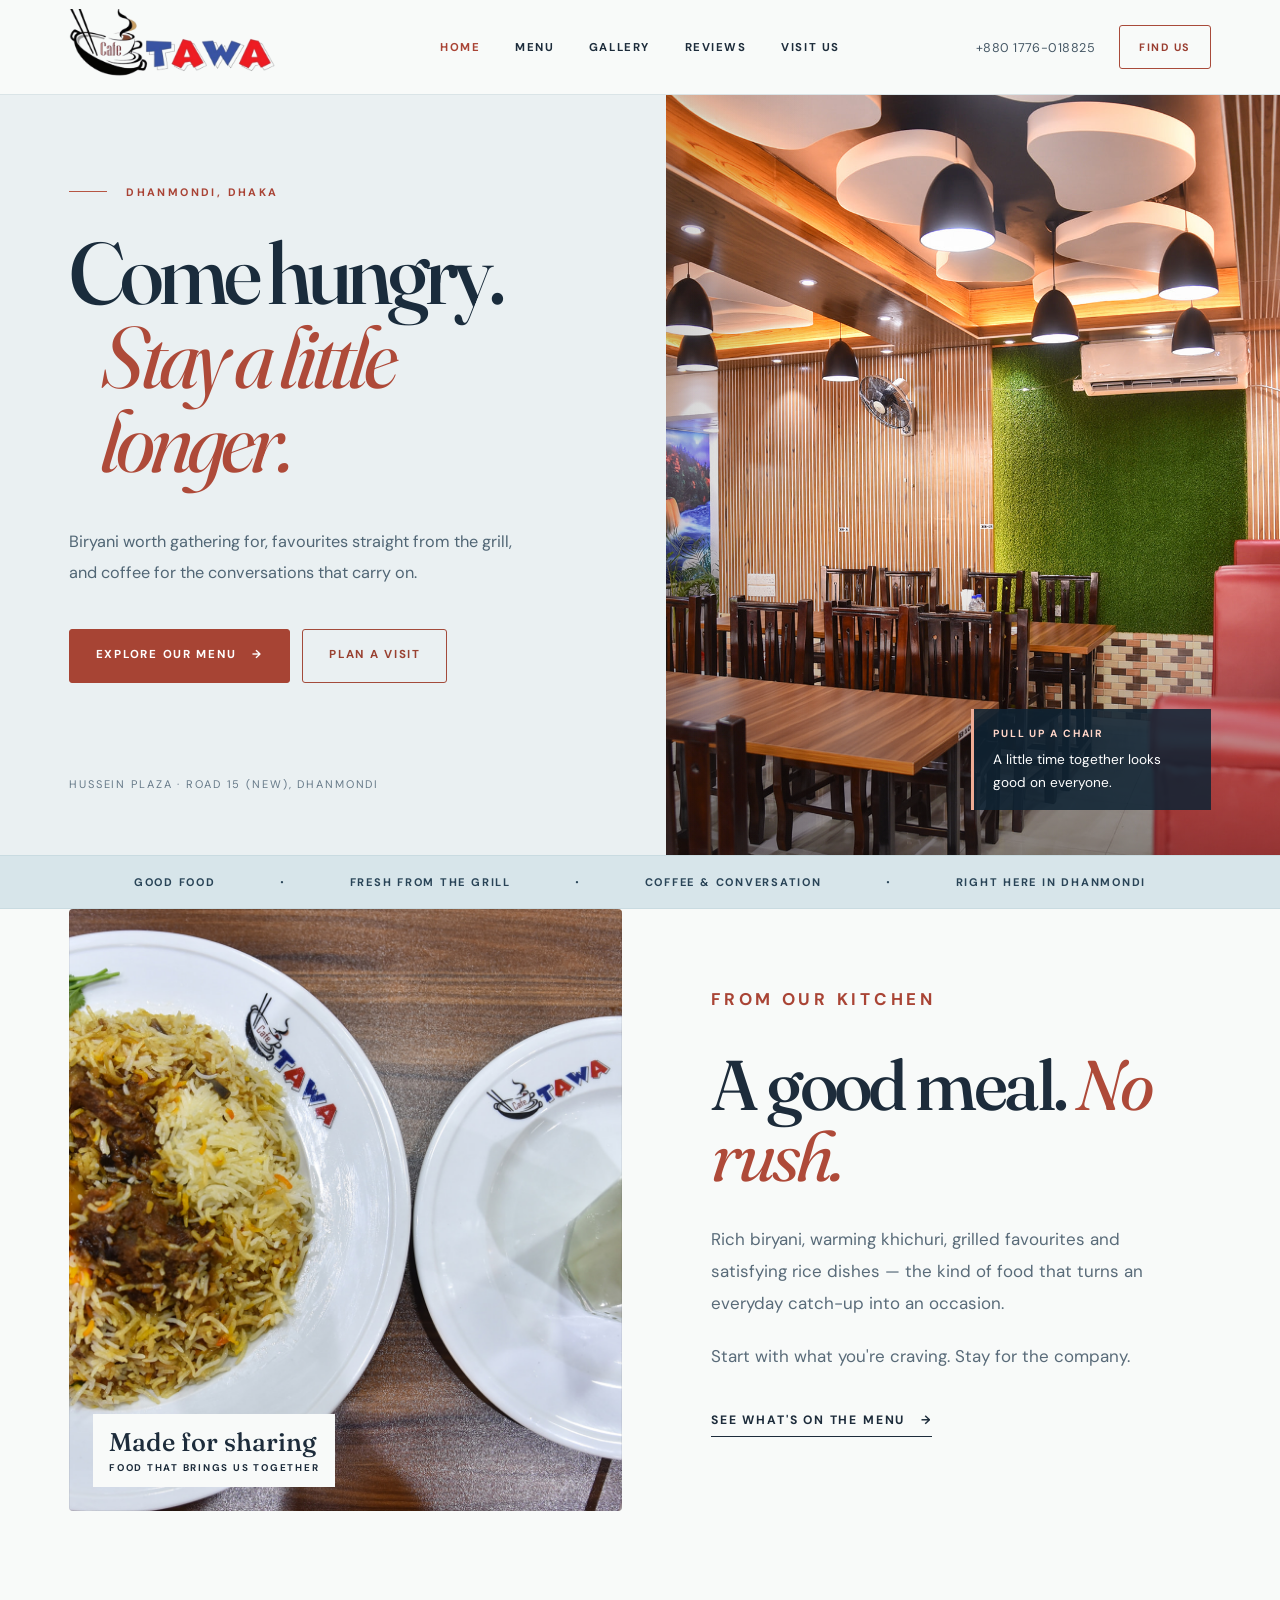
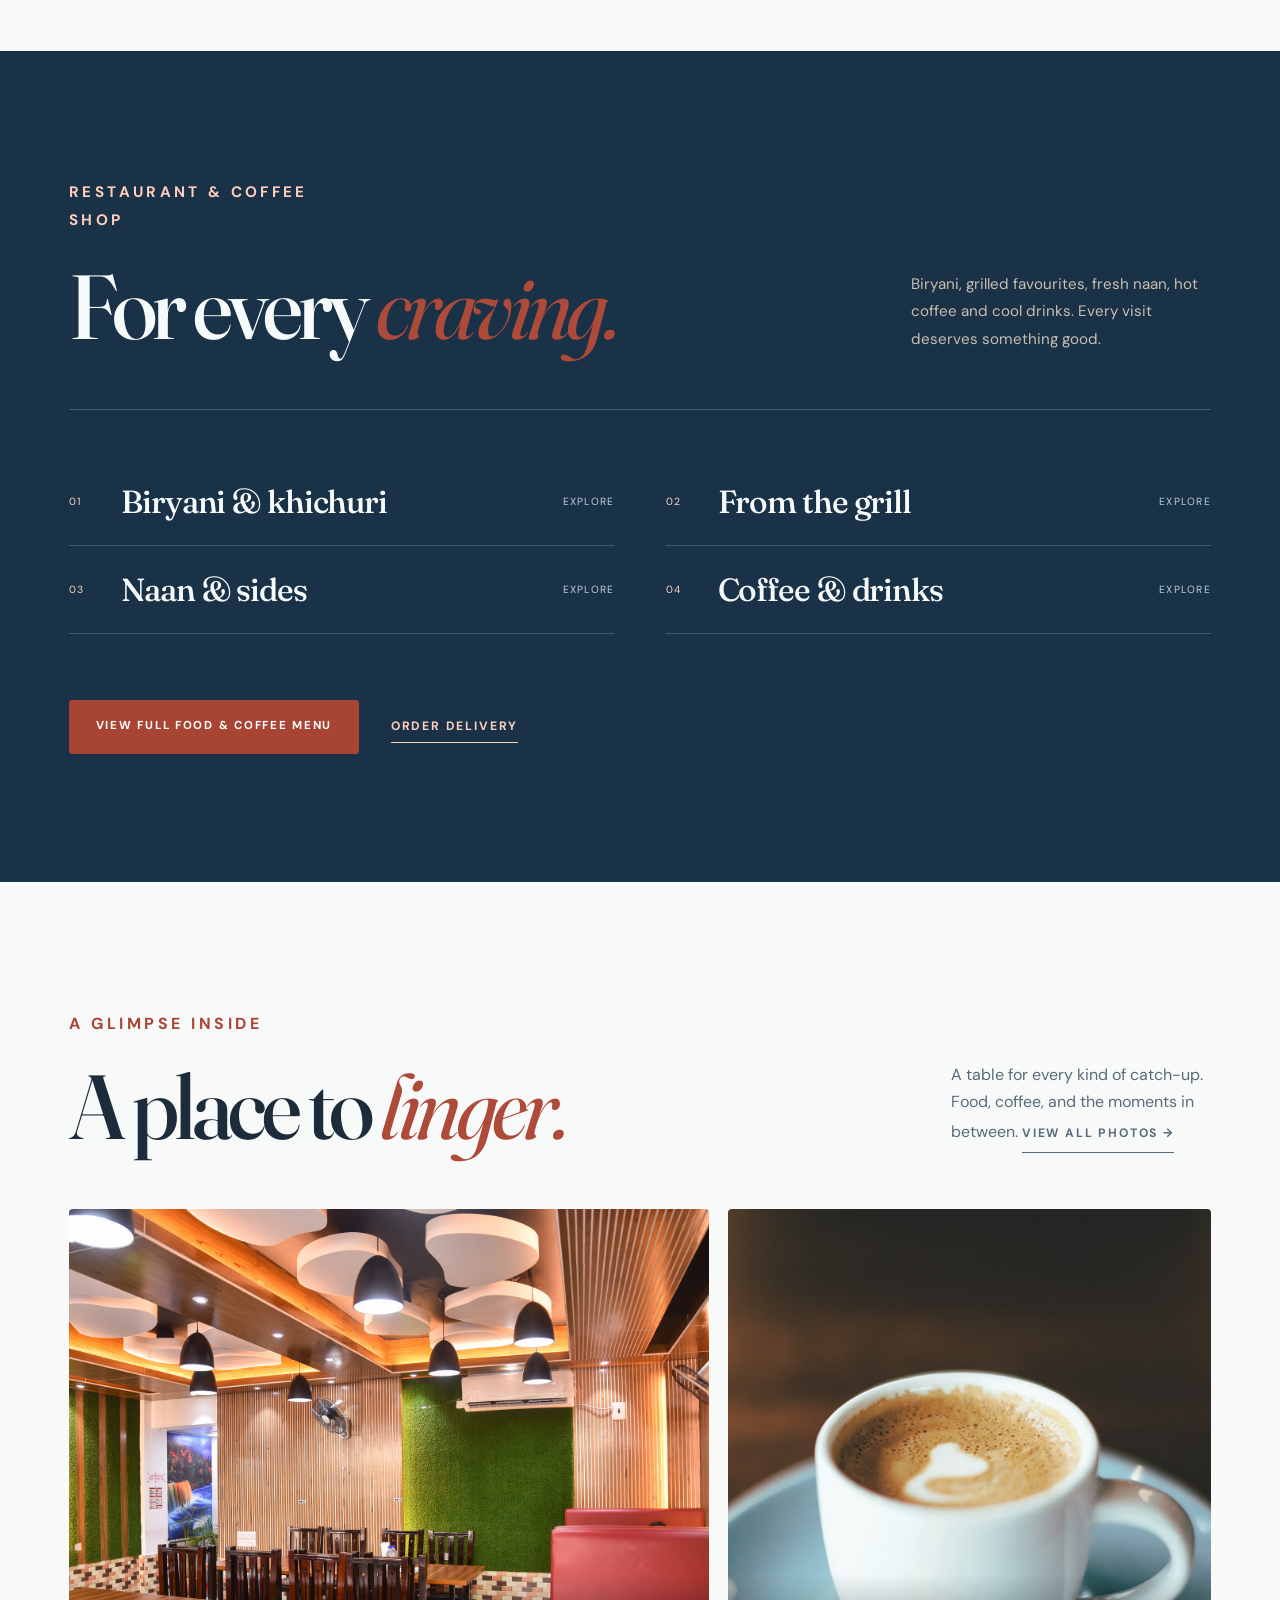
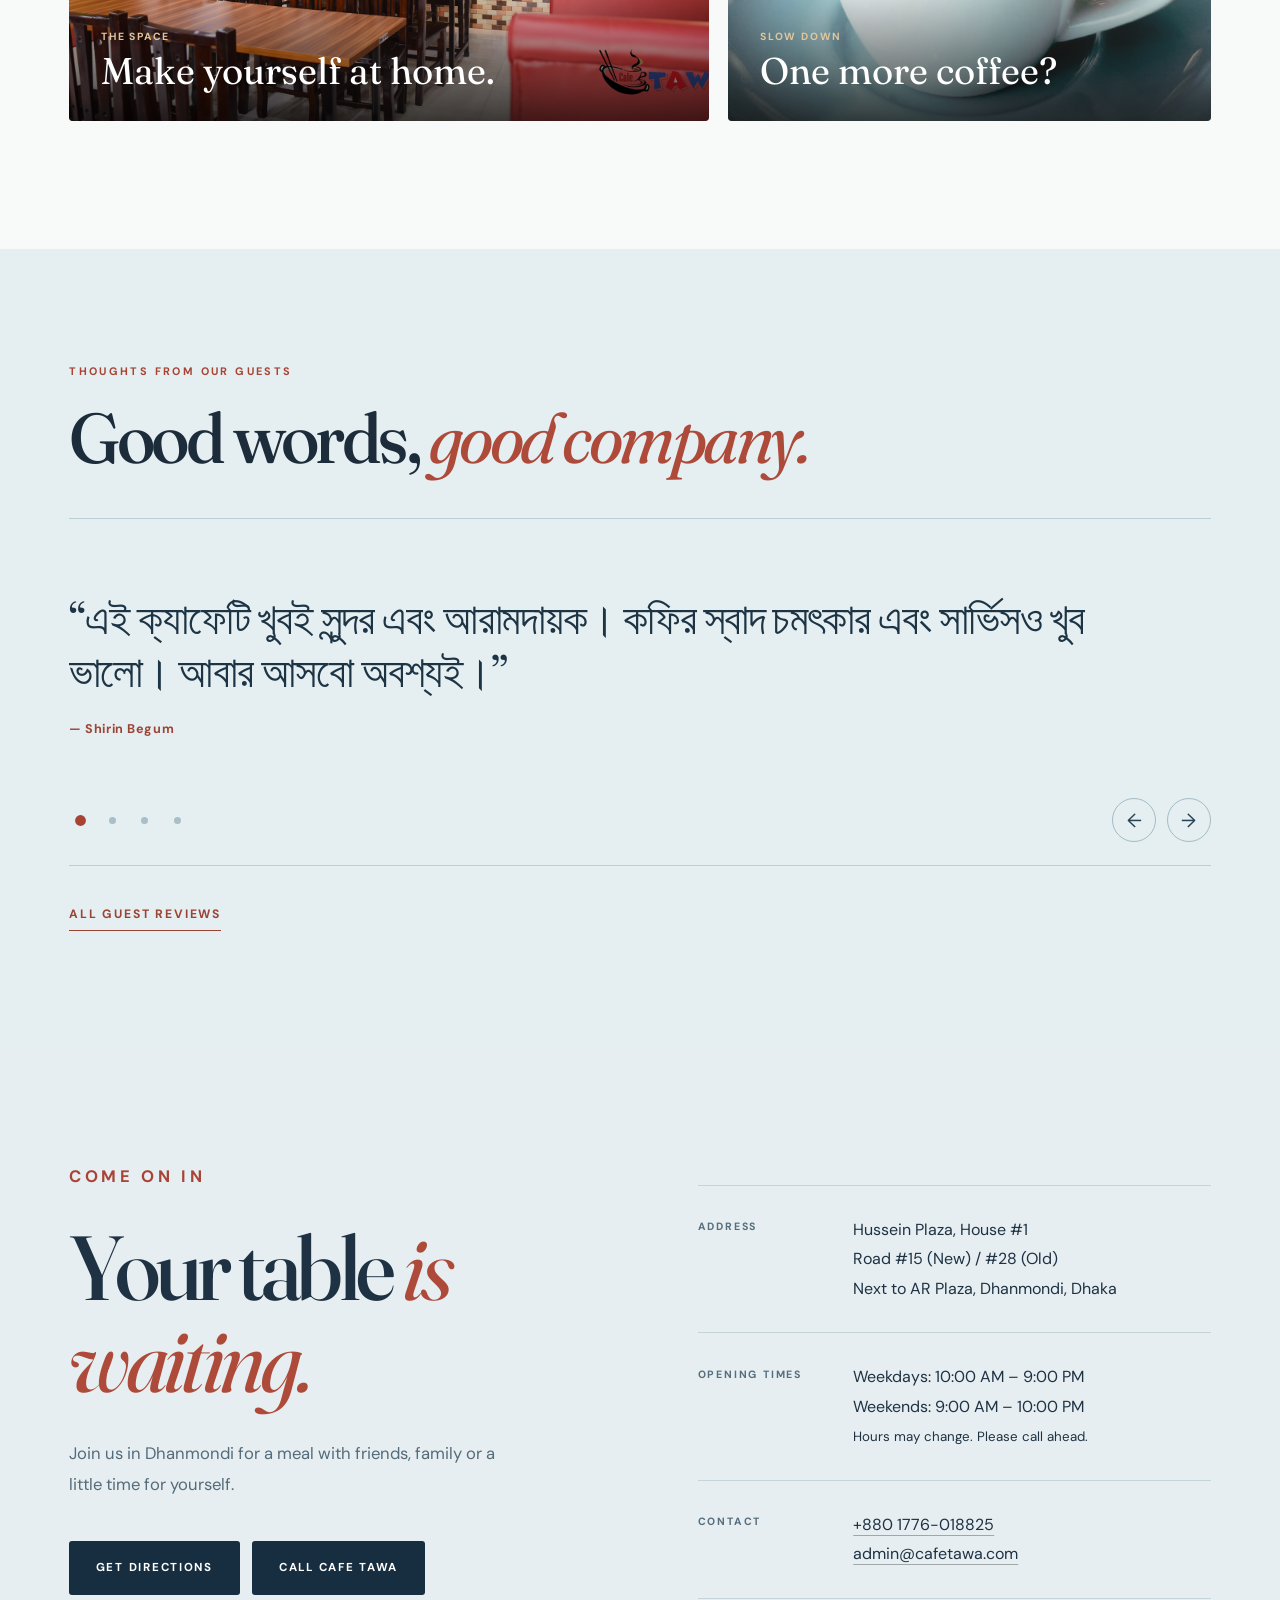
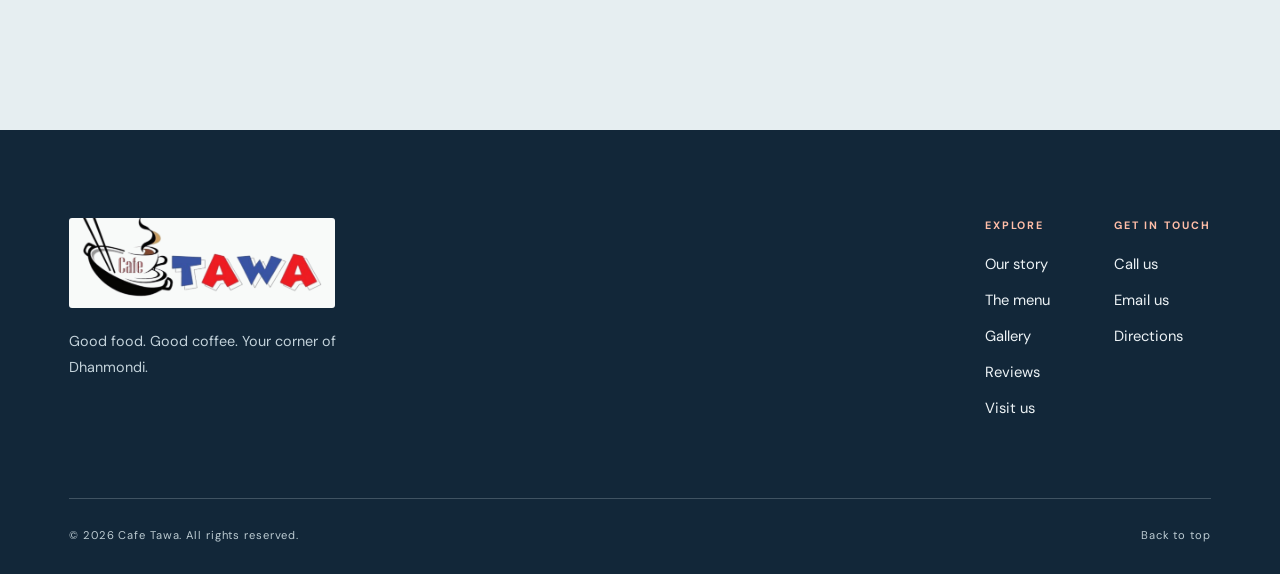
==== commit 920405f9: "style: apply new palette and remove ornamental arrow glyphs from index.html" ====
--- a/index.html
+++ b/index.html
@@ -1,7 +1,7 @@
-<!doctype html><html lang="en"><head><meta charset="utf-8"><meta name="viewport" content="width=device-width, initial-scale=1"><meta name="theme-color" content="#fcf8f1"><meta name="description" content="Cafe Tawa in Dhanmondi, Dhaka. Biryani, khichuri, grills, coffee and good company. Explore our menu, find us or order delivery."><link rel="canonical" href="https://cafetawa.com/"><meta property="og:type" content="restaurant"><meta property="og:title" content="Cafe Tawa | Restaurant & Café in Dhanmondi"><meta property="og:description" content="Come hungry. Stay a little longer. Find us in Dhanmondi, Dhaka."><meta property="og:image" content="https://cafetawa.com/images/gallery/469578017_1083793163534440_3454982807789287247_n.jpg"><title>Cafe Tawa | Restaurant & Café in Dhanmondi, Dhaka</title><link rel="icon" type="image/png" href="images/Summer.png"><link rel="preconnect" href="https://fonts.googleapis.com"><link rel="preconnect" href="https://fonts.gstatic.com" crossorigin><link href="https://fonts.googleapis.com/css2?family=DM+Sans:wght@400;500;600;700&family=Fraunces:ital,opsz,wght@0,9..144,400;0,9..144,500;0,9..144,600;1,9..144,400;1,9..144,500&display=swap" rel="stylesheet"><link rel="preload" as="image" href="images/gallery/130541223_135856751661424_7557791355764471478_n.jpg"><link rel="stylesheet" href="css/cafe-tawa.css"><link rel="stylesheet" href="css/cafe-tawa-refresh.css"><script src="js/cafe-tawa.js" defer></script><script type="application/ld+json">{"@context":"https://schema.org","@type":"Restaurant","@id":"https://cafetawa.com/#restaurant","name":"Cafe Tawa","url":"https://cafetawa.com/","image":"https://cafetawa.com/images/gallery/130541223_135856751661424_7557791355764471478_n.jpg","telephone":"+8801776018825","email":"admin@cafetawa.com","servesCuisine":["Bangladeshi","Biryani","Grill","Coffee"],"hasMenu":"https://cafetawa.com/menu.html","address":{"@type":"PostalAddress","streetAddress":"Hussein Plaza, House #1, Road #15 (New), Road #28 (Old), next to AR Plaza","addressLocality":"Dhanmondi","addressRegion":"Dhaka","addressCountry":"BD"}}</script></head><body id="top"><a class="skip-link" href="#main">Skip to content</a><header class="site-header"><div class="container header__inner"><a class="brand" href="#top" aria-label="Cafe Tawa — back to top"><img src="images/Summer.png" width="172" height="89" alt="Cafe Tawa logo"></a><nav class="header__nav" id="primary-navigation" data-navigation aria-label="Primary navigation"><ul class="nav-list">
+<!doctype html><html lang="en"><head><meta charset="utf-8"><meta name="viewport" content="width=device-width, initial-scale=1"><meta name="theme-color" content="#F8FAF9"><meta name="description" content="Cafe Tawa in Dhanmondi, Dhaka. Biryani, khichuri, grills, coffee and good company. Explore our menu, find us or order delivery."><link rel="canonical" href="https://cafetawa.com/"><meta property="og:type" content="restaurant"><meta property="og:title" content="Cafe Tawa | Restaurant & Café in Dhanmondi"><meta property="og:description" content="Come hungry. Stay a little longer. Find us in Dhanmondi, Dhaka."><meta property="og:image" content="https://cafetawa.com/images/gallery/469578017_1083793163534440_3454982807789287247_n.jpg"><title>Cafe Tawa | Restaurant & Café in Dhanmondi, Dhaka</title><link rel="icon" type="image/png" href="images/Summer.png"><link rel="preconnect" href="https://fonts.googleapis.com"><link rel="preconnect" href="https://fonts.gstatic.com" crossorigin><link href="https://fonts.googleapis.com/css2?family=DM+Sans:wght@400;500;600;700&family=Fraunces:ital,opsz,wght@0,9..144,400;0,9..144,500;0,9..144,600;1,9..144,400;1,9..144,500&display=swap" rel="stylesheet"><link rel="preload" as="image" href="images/gallery/130541223_135856751661424_7557791355764471478_n.jpg"><link rel="stylesheet" href="css/cafe-tawa.css"><link rel="stylesheet" href="css/cafe-tawa-refresh.css"><link rel="stylesheet" href="css/cafe-tawa-palette.css"><script src="js/cafe-tawa.js" defer></script><script type="application/ld+json">{"@context":"https://schema.org","@type":"Restaurant","@id":"https://cafetawa.com/#restaurant","name":"Cafe Tawa","url":"https://cafetawa.com/","image":"https://cafetawa.com/images/gallery/130541223_135856751661424_7557791355764471478_n.jpg","telephone":"+8801776018825","email":"admin@cafetawa.com","servesCuisine":["Bangladeshi","Biryani","Grill","Coffee"],"hasMenu":"https://cafetawa.com/menu.html","address":{"@type":"PostalAddress","streetAddress":"Hussein Plaza, House #1, Road #15 (New), Road #28 (Old), next to AR Plaza","addressLocality":"Dhanmondi","addressRegion":"Dhaka","addressCountry":"BD"}}</script></head><body id="top"><a class="skip-link" href="#main">Skip to content</a><header class="site-header"><div class="container header__inner"><a class="brand" href="#top" aria-label="Cafe Tawa — back to top"><img src="images/Summer.png" width="172" height="89" alt="Cafe Tawa logo"></a><nav class="header__nav" id="primary-navigation" data-navigation aria-label="Primary navigation"><ul class="nav-list">
 <li><a href="#top" aria-current="page">Home</a></li><li><a href="menu.html">Menu</a></li>
 <li><a href="moments.html">Gallery</a></li><li><a href="reviews.html">Reviews</a></li>
-<li><a href="#visit">Visit us</a></li></ul></nav><div class="header__actions"><a class="header__phone" href="tel:+8801776018825">+880 1776-018825</a><a class="header__cta" href="#visit">Find us ↗</a><button type="button" class="menu-toggle" data-menu-toggle aria-controls="primary-navigation" aria-expanded="false" aria-label="Toggle navigation"><svg aria-hidden="true" viewBox="0 0 24 24" fill="none" stroke="currentColor" stroke-width="1.5" stroke-linecap="round"><path d="M3 7h18M3 12h18M3 17h18"/></svg></button></div></div></header><main id="main"><section class="hero" aria-labelledby="hero-heading"><div class="hero__copy"><p class="eyebrow hero__eyebrow">Dhanmondi, Dhaka</p><h1 class="hero__title" id="hero-heading">Come hungry.<em>Stay a little longer.</em></h1><p class="hero__lead">Biryani worth gathering for, favourites straight from the grill, and coffee for the conversations that carry on.</p><div class="hero__buttons"><a class="button button--gold" href="menu.html">Explore our menu <span aria-hidden="true">→</span></a><a class="button button--outline" href="#visit">Plan a visit</a></div><p class="hero__footnote">Hussein Plaza · Road 15 (New), Dhanmondi</p></div><div class="hero__visual"><img src="images/gallery/130541223_135856751661424_7557791355764471478_n.jpg" width="1200" height="800" fetchpriority="high" alt="Warmly lit Cafe Tawa dining space with wooden tables and seating"><div class="hero__image-tag"><span>Pull up a chair</span>A little time together looks good on everyone.</div></div></section><div class="ticker" aria-label="Menu highlights"><div class="ticker__inner"><span>Good food</span><b aria-hidden="true">·</b><span>Fresh from the grill</span><b aria-hidden="true">·</b><span>Coffee &amp; conversation</span><b aria-hidden="true">·</b><span>Right here in Dhanmondi</span></div></div><section class="feature" id="about" aria-labelledby="feature-heading"><div class="container feature__grid"><figure class="feature__photo"><img src="images/gallery/469578017_1083793163534440_3454982807789287247_n.jpg" width="1200" height="800" loading="lazy" decoding="async" alt="A plated biryani meal and drink at Cafe Tawa"><figcaption class="feature__counter">Made for sharing<span>Food that brings us together</span></figcaption></figure><div class="feature__copy"><p class="eyebrow">From our kitchen</p><h2 class="section-heading section-heading--sm" id="feature-heading">A good meal. <em>No rush.</em></h2><p>Rich biryani, warming khichuri, grilled favourites and satisfying rice dishes — the kind of food that turns an everyday catch-up into an occasion.</p><p>Start with what you're craving. Stay for the company.</p><a class="text-link" href="menu.html">See what's on the menu <span aria-hidden="true">→</span></a></div></div></section><section class="menu-section" id="menu" aria-labelledby="menu-heading"><div class="container">
+<li><a href="#visit">Visit us</a></li></ul></nav><div class="header__actions"><a class="header__phone" href="tel:+8801776018825">+880 1776-018825</a><a class="header__cta" href="#visit">Find us</a><button type="button" class="menu-toggle" data-menu-toggle aria-controls="primary-navigation" aria-expanded="false" aria-label="Toggle navigation"><svg aria-hidden="true" viewBox="0 0 24 24" fill="none" stroke="currentColor" stroke-width="1.5" stroke-linecap="round"><path d="M3 7h18M3 12h18M3 17h18"/></svg></button></div></div></header><main id="main"><section class="hero" aria-labelledby="hero-heading"><div class="hero__copy"><p class="eyebrow hero__eyebrow">Dhanmondi, Dhaka</p><h1 class="hero__title" id="hero-heading">Come hungry.<em>Stay a little longer.</em></h1><p class="hero__lead">Biryani worth gathering for, favourites straight from the grill, and coffee for the conversations that carry on.</p><div class="hero__buttons"><a class="button button--gold" href="menu.html">Explore our menu <span aria-hidden="true">→</span></a><a class="button button--outline" href="#visit">Plan a visit</a></div><p class="hero__footnote">Hussein Plaza · Road 15 (New), Dhanmondi</p></div><div class="hero__visual"><img src="images/gallery/130541223_135856751661424_7557791355764471478_n.jpg" width="1200" height="800" fetchpriority="high" alt="Warmly lit Cafe Tawa dining space with wooden tables and seating"><div class="hero__image-tag"><span>Pull up a chair</span>A little time together looks good on everyone.</div></div></section><div class="ticker" aria-label="Menu highlights"><div class="ticker__inner"><span>Good food</span><b aria-hidden="true">·</b><span>Fresh from the grill</span><b aria-hidden="true">·</b><span>Coffee &amp; conversation</span><b aria-hidden="true">·</b><span>Right here in Dhanmondi</span></div></div><section class="feature" id="about" aria-labelledby="feature-heading"><div class="container feature__grid"><figure class="feature__photo"><img src="images/gallery/469578017_1083793163534440_3454982807789287247_n.jpg" width="1200" height="800" loading="lazy" decoding="async" alt="A plated biryani meal and drink at Cafe Tawa"><figcaption class="feature__counter">Made for sharing<span>Food that brings us together</span></figcaption></figure><div class="feature__copy"><p class="eyebrow">From our kitchen</p><h2 class="section-heading section-heading--sm" id="feature-heading">A good meal. <em>No rush.</em></h2><p>Rich biryani, warming khichuri, grilled favourites and satisfying rice dishes — the kind of food that turns an everyday catch-up into an occasion.</p><p>Start with what you're craving. Stay for the company.</p><a class="text-link" href="menu.html">See what's on the menu <span aria-hidden="true">→</span></a></div></div></section><section class="menu-section" id="menu" aria-labelledby="menu-heading"><div class="container">
 <div class="menu-section__top"><div><p class="eyebrow">Restaurant & coffee shop</p>
 <h2 class="section-heading" id="menu-heading">For every <em>craving.</em></h2></div>
 <p>Biryani, grilled favourites, fresh naan, hot coffee and cool drinks. Every visit deserves something good.</p></div>
@@ -24,4 +24,4 @@
 <div class="review-carousel__arrows"><button type="button" data-carousel-prev aria-label="Previous review">←</button><button type="button" data-carousel-next aria-label="Next review">→</button></div></div>
 <p class="sr-only" role="status" aria-live="polite" data-carousel-status></p></div>
 
-<a class="text-link" href="reviews.html">All guest reviews</a></div></section><section class="visit" id="visit" aria-labelledby="visit-heading"><div class="container visit__grid"><div class="visit__intro"><p class="eyebrow">Come on in</p><h2 class="section-heading" id="visit-heading">Your table <em>is waiting.</em></h2><p>Join us in Dhanmondi for a meal with friends, family or a little time for yourself.</p><div class="visit__actions"><a class="button button--dark" href="https://www.google.com/maps/search/?api=1&amp;query=Cafe%20Tawa%20Hussein%20Plaza%20Dhanmondi%20Dhaka" target="_blank" rel="noopener noreferrer">Get directions ↗</a><a class="button button--dark" href="tel:+8801776018825">Call Cafe Tawa</a></div></div><dl class="visit__details"><div class="visit__detail"><dt>Address</dt><dd>Hussein Plaza, House #1<br>Road #15 (New) / #28 (Old)<br>Next to AR Plaza, Dhanmondi, Dhaka</dd></div><div class="visit__detail"><dt>Opening times</dt><dd>Weekdays: 10:00 AM – 9:00 PM<br>Weekends: 9:00 AM – 10:00 PM<br><small>Hours may change. Please call ahead.</small></dd></div><div class="visit__detail"><dt>Contact</dt><dd><a href="tel:+8801776018825">+880 1776-018825</a><br><a href="mailto:admin@cafetawa.com">admin@cafetawa.com</a></dd></div></dl></div></section></main><footer class="site-footer"><div class="container"><div class="footer__top"><div class="footer__brand"><a href="#top" aria-label="Cafe Tawa, return to top"><img src="images/Summer.png" width="230" height="230" loading="lazy" alt="Cafe Tawa logo"></a><p>Good food. Good coffee. Your corner of Dhanmondi.</p></div><div class="footer__links"><div><h3>Explore</h3><a href="#about">Our story</a><a href="menu.html">The menu</a><a href="moments.html">Gallery</a><a href="reviews.html">Reviews</a><a href="#visit">Visit us</a></div><div><h3>Get in touch</h3><a href="tel:+8801776018825">Call us</a><a href="mailto:admin@cafetawa.com">Email us</a><a href="#visit">Directions ↗</a></div></div></div><div class="footer__bottom"><span>© <span data-year>2026</span> Cafe Tawa. All rights reserved.</span><a href="#top">Back to top ↑</a></div></div></footer></body></html>+<a class="text-link" href="reviews.html">All guest reviews</a></div></section><section class="visit" id="visit" aria-labelledby="visit-heading"><div class="container visit__grid"><div class="visit__intro"><p class="eyebrow">Come on in</p><h2 class="section-heading" id="visit-heading">Your table <em>is waiting.</em></h2><p>Join us in Dhanmondi for a meal with friends, family or a little time for yourself.</p><div class="visit__actions"><a class="button button--dark" href="https://www.google.com/maps/search/?api=1&amp;query=Cafe%20Tawa%20Hussein%20Plaza%20Dhanmondi%20Dhaka" target="_blank" rel="noopener noreferrer">Get directions</a><a class="button button--dark" href="tel:+8801776018825">Call Cafe Tawa</a></div></div><dl class="visit__details"><div class="visit__detail"><dt>Address</dt><dd>Hussein Plaza, House #1<br>Road #15 (New) / #28 (Old)<br>Next to AR Plaza, Dhanmondi, Dhaka</dd></div><div class="visit__detail"><dt>Opening times</dt><dd>Weekdays: 10:00 AM – 9:00 PM<br>Weekends: 9:00 AM – 10:00 PM<br><small>Hours may change. Please call ahead.</small></dd></div><div class="visit__detail"><dt>Contact</dt><dd><a href="tel:+8801776018825">+880 1776-018825</a><br><a href="mailto:admin@cafetawa.com">admin@cafetawa.com</a></dd></div></dl></div></section></main><footer class="site-footer"><div class="container"><div class="footer__top"><div class="footer__brand"><a href="#top" aria-label="Cafe Tawa, return to top"><img src="images/Summer.png" width="230" height="230" loading="lazy" alt="Cafe Tawa logo"></a><p>Good food. Good coffee. Your corner of Dhanmondi.</p></div><div class="footer__links"><div><h3>Explore</h3><a href="#about">Our story</a><a href="menu.html">The menu</a><a href="moments.html">Gallery</a><a href="reviews.html">Reviews</a><a href="#visit">Visit us</a></div><div><h3>Get in touch</h3><a href="tel:+8801776018825">Call us</a><a href="mailto:admin@cafetawa.com">Email us</a><a href="#visit">Directions</a></div></div></div><div class="footer__bottom"><span>© <span data-year>2026</span> Cafe Tawa. All rights reserved.</span><a href="#top">Back to top</a></div></div></footer></body></html>
--- a/css/cafe-tawa-refresh.css
+++ b/css/cafe-tawa-refresh.css
@@ -204,3 +204,9 @@
 .footer__brand img{margin-left:0;width:240px;height:90px}
 .site-footer .footer__brand p{max-width:310px}
 @media(max-width:560px){.footer__brand img{width:205px;height:78px}}
+
+/* Quiet, customer-facing menu presentation */
+.catalog-item__bottom{justify-content:flex-end}
+.catalog-item--legacy{background:#fffdf8;border-style:solid;min-height:110px}
+.menu-accuracy--quiet{background:transparent;border-top:1px solid #d9cec0;border-radius:0;padding:1.5rem 0;margin-top:2.5rem}
+.menu-accuracy--quiet p{max-width:550px}
--- a/css/cafe-tawa-palette.css
+++ b/css/cafe-tawa-palette.css
@@ -0,0 +1,124 @@
+/* Cafe Tawa — midnight blue / pearl / coral brand palette.
+   Intentionally inherits Fraunces and DM Sans from cafe-tawa-refresh.css. */
+:root{
+  --ink:#1D2C3B;
+  --muted:#596B79;
+  --paper:#F8FAF9;
+  --surface:#EAF0F2;
+  --night:#162B3E;
+  --night-soft:#223E50;
+  --gold:#AF4937;
+  --gold-light:#F6CFC1;
+  --rule:rgba(22,43,62,.17);
+  --rule-inverse:rgba(237,245,249,.21);
+}
+::selection{background:#C7DDE4;color:#162B3E}
+body{background:var(--paper);color:var(--ink)}
+a:focus-visible,button:focus-visible{outline-color:#B14B3A}
+.site-header{background:#F8FAF9;color:#1D2C3B;border-color:#DAE4E7}
+.site-header .header__nav,.site-header .header__nav.is-open{background:#F8FAF9;color:#1D2C3B}
+.header__nav.is-open{box-shadow:0 14px 25px rgba(15,40,59,.12)}
+.header__phone{color:#455765}
+.header__cta{color:#993D30;border-color:#A84A3A}
+.header__cta:hover{background:#A54433;color:white}
+.nav-list a:hover,.nav-list a[aria-current="page"]{color:#A94435}
+.menu-toggle{border-color:#C6D7DE;color:#24394A}
+.hero{background:#EAF0F2;color:#1A2C3C}
+.hero__lead{color:#516675}
+.hero__title em,.section-heading em{color:#AE4A39}
+.hero__eyebrow{color:#A94335}
+.hero__eyebrow::before{background:#B65543}
+.hero__footnote{color:#667988}
+.hero__image-tag{background:rgba(15,35,52,.86);border-left-color:#EEAB94;color:#FFFFFF}
+.hero__image-tag span{color:#FFD5C8}
+.button--gold{background:#A74434;color:white;border-color:#A74434}
+.button--gold:hover{background:#8C3529;border-color:#8C3529}
+.button--outline{border-color:#A34B3B;color:#994131}
+.button--outline:hover{background:#A74434;color:white;border-color:#A74434}
+.button--dark{background:#172E41;color:white}
+.button--dark:hover{background:#2D5267}
+.ticker{background:#D7E5EA;border-color:#C9DBE1}
+.ticker__inner{color:#294457}
+.intro__meta,.feature__copy .eyebrow,.spotlight__header .eyebrow,.visit__intro .eyebrow{color:#A94435}
+.intro__right p,.feature__copy p,.spotlight__header p{color:var(--muted)}
+.feature__photo,.spotlight__photo,.plate-spotlight figure{background:#DCE8EC}
+.menu-section{background:#193247;color:#F7FAFA}
+.menu-section__top .eyebrow,.menu-panel__header span,.menu-items__price,.menu-foot .text-link{color:#FFCEBC}
+.menu-tab:hover,.menu-tab[aria-selected="true"]{color:#FFCEBC}
+.home-menu-categories a{border-bottom-color:rgba(241,248,251,.2)}
+.home-menu-categories a:hover{color:#FFD1BF}
+.home-menu-categories span,.home-menu-categories small{color:#FFD3C4}
+.home-menu-categories small{color:#BED1DB}
+.visit{background:#E6EEF1;color:#1E3243}
+.visit__detail{border-color:#C5D4DA}
+.visit__detail:first-child{border-color:#C5D4DA}
+.visit__detail dt{color:#556D7C}
+.visit__intro p{color:#546B79}
+.visit__detail a:hover{color:#A54434}
+.spotlight,.moments-gallery{background:#F8FAF9}
+.moments-section__head .eyebrow{color:#A54737}
+.site-footer{background:#122739;color:#EDF3F6}
+.site-footer .footer__brand p{color:#C3D2DA}
+.footer__links h3{color:#FFBEA8}
+.footer__bottom{color:#BCCBD2}
+.footer__brand>a{background:#F8FAF9}
+.inner-hero{background:#EAF0F2;color:#1C3446}
+.inner-hero--coffee,.moments-hero{background:#183247;color:#F8FAF9}
+.inner-hero .eyebrow,.menu-catalog__head .eyebrow,.review-carousel-section .eyebrow{color:#A94334}
+.inner-hero--coffee .eyebrow,.moments-hero .eyebrow{color:#FFD2C1}
+.inner-hero p:not(.eyebrow){color:#5F7280}
+.inner-hero--coffee p:not(.eyebrow),.moments-hero__layout>p{color:#D4E0E6}
+.page-crumb{color:inherit}
+.subnav a{background:#FAFCFC;border-color:#CBDCE2;color:#243C4C}
+.subnav a:hover{background:#DCEAF0;border-color:#9AB6C3}
+.menu-catalog{background:#F8FAF9}
+.menu-catalog__group{border-color:#D2E0E5}
+.menu-catalog__head p,.catalog-item p{color:#5D707E}
+.catalog-item,.catalog-item--legacy{background:#FFFFFF;border-color:#D5E2E7}
+.catalog-item__price{color:#A74334}
+.catalog-item__tag{color:#647988}
+.menu-accuracy{background:#DDEAEF}
+.menu-accuracy p{color:#4B6472}
+.menu-accuracy--quiet{background:transparent;border-top-color:#CBDCE2}
+.menu-cta,.moments-cta{background:#173145;color:#F8FAF9}
+.menu-cta p{color:#D1DEE5}
+.review-carousel-section{background:#E5EEF1}
+.review-carousel{border-color:#BDCFD6}
+.review-carousel__slide blockquote{color:#1D3444}
+.review-carousel__slide figcaption{color:#9C4536}
+.review-carousel__dot::after{background:#A8BFCA}
+.review-carousel__dot[aria-current="true"]::after{background:#A84233}
+.review-carousel__arrows button{border-color:#A4BCC6;color:#274354}
+.review-carousel__arrows button:hover{background:#1B3A50;color:white}
+.review-carousel__notice{color:#607684}
+.review-carousel-section>.container>.text-link{color:#9C4334}
+.review-page-archive{background:#F8FAF9}
+.review-page-archive figure{border-color:#CCDCE3}
+.review-page-archive figcaption{color:#A44A3A}
+.moments-photo{background:#D5E1E5}
+.moments-cta .eyebrow{color:#FFD2C2}
+.moments-cta__actions .button--outline{color:#F5F9FA;border-color:#A4B8C4}
+.moments-cta__actions .button--outline:hover{background:#2B5067;border-color:#D4E1E7}
+.sr-only{position:absolute!important;width:1px!important;height:1px!important;padding:0!important;margin:-1px!important;overflow:hidden!important;clip:rect(0,0,0,0)!important;white-space:nowrap!important;border:0!important}
+/* Sample text is plainly separated from historical testimonials. */
+.example-reviews{padding:clamp(5rem,8vw,8rem) 0;background:#F8FAF9}
+.example-reviews__intro{display:flex;justify-content:space-between;align-items:end;gap:2rem;margin-bottom:2.3rem}
+.example-reviews__intro .eyebrow{color:#A14435;margin-bottom:1.4rem}
+.example-reviews__intro>p{font-size:.91rem;line-height:1.8;color:#516675;max-width:370px}
+.example-reviews__notice{border-left:3px solid #A84938;background:#F4E9E6;color:#60392F;padding:1.1rem 1.4rem;margin-bottom:2.4rem;font-size:.87rem;line-height:1.65}
+.example-reviews__grid{display:grid;grid-template-columns:repeat(6,minmax(0,1fr));gap:1rem}
+.example-review{grid-column:span 2;background:#FFFFFF;border:1px solid #D1DEE3;padding:clamp(1.5rem,2.5vw,2.5rem);min-height:275px;display:flex;flex-direction:column;gap:1.5rem}
+.example-review:nth-child(4),.example-review:nth-child(5){grid-column:span 3}
+.example-review__tag{font-size:.65rem;font-weight:700;letter-spacing:.13em;text-transform:uppercase;color:#A24636}
+.example-review blockquote{font-family:var(--serif);font-size:clamp(1.25rem,1.7vw,1.8rem);line-height:1.48;letter-spacing:-.02em;color:#253949;margin:0}
+.example-review figcaption{margin-top:auto;font-size:.8rem;font-weight:700;color:#526675}
+@media(max-width:900px){
+ .example-reviews__intro{display:block}
+ .example-reviews__intro>p{margin-top:1.6rem;max-width:540px}
+ .example-review:nth-child(n){grid-column:span 3}
+}
+@media(max-width:620px){
+ .example-reviews__grid{grid-template-columns:1fr}
+ .example-review:nth-child(n){grid-column:span 1;min-height:0}
+ .example-review blockquote{font-size:1.55rem}
+}
